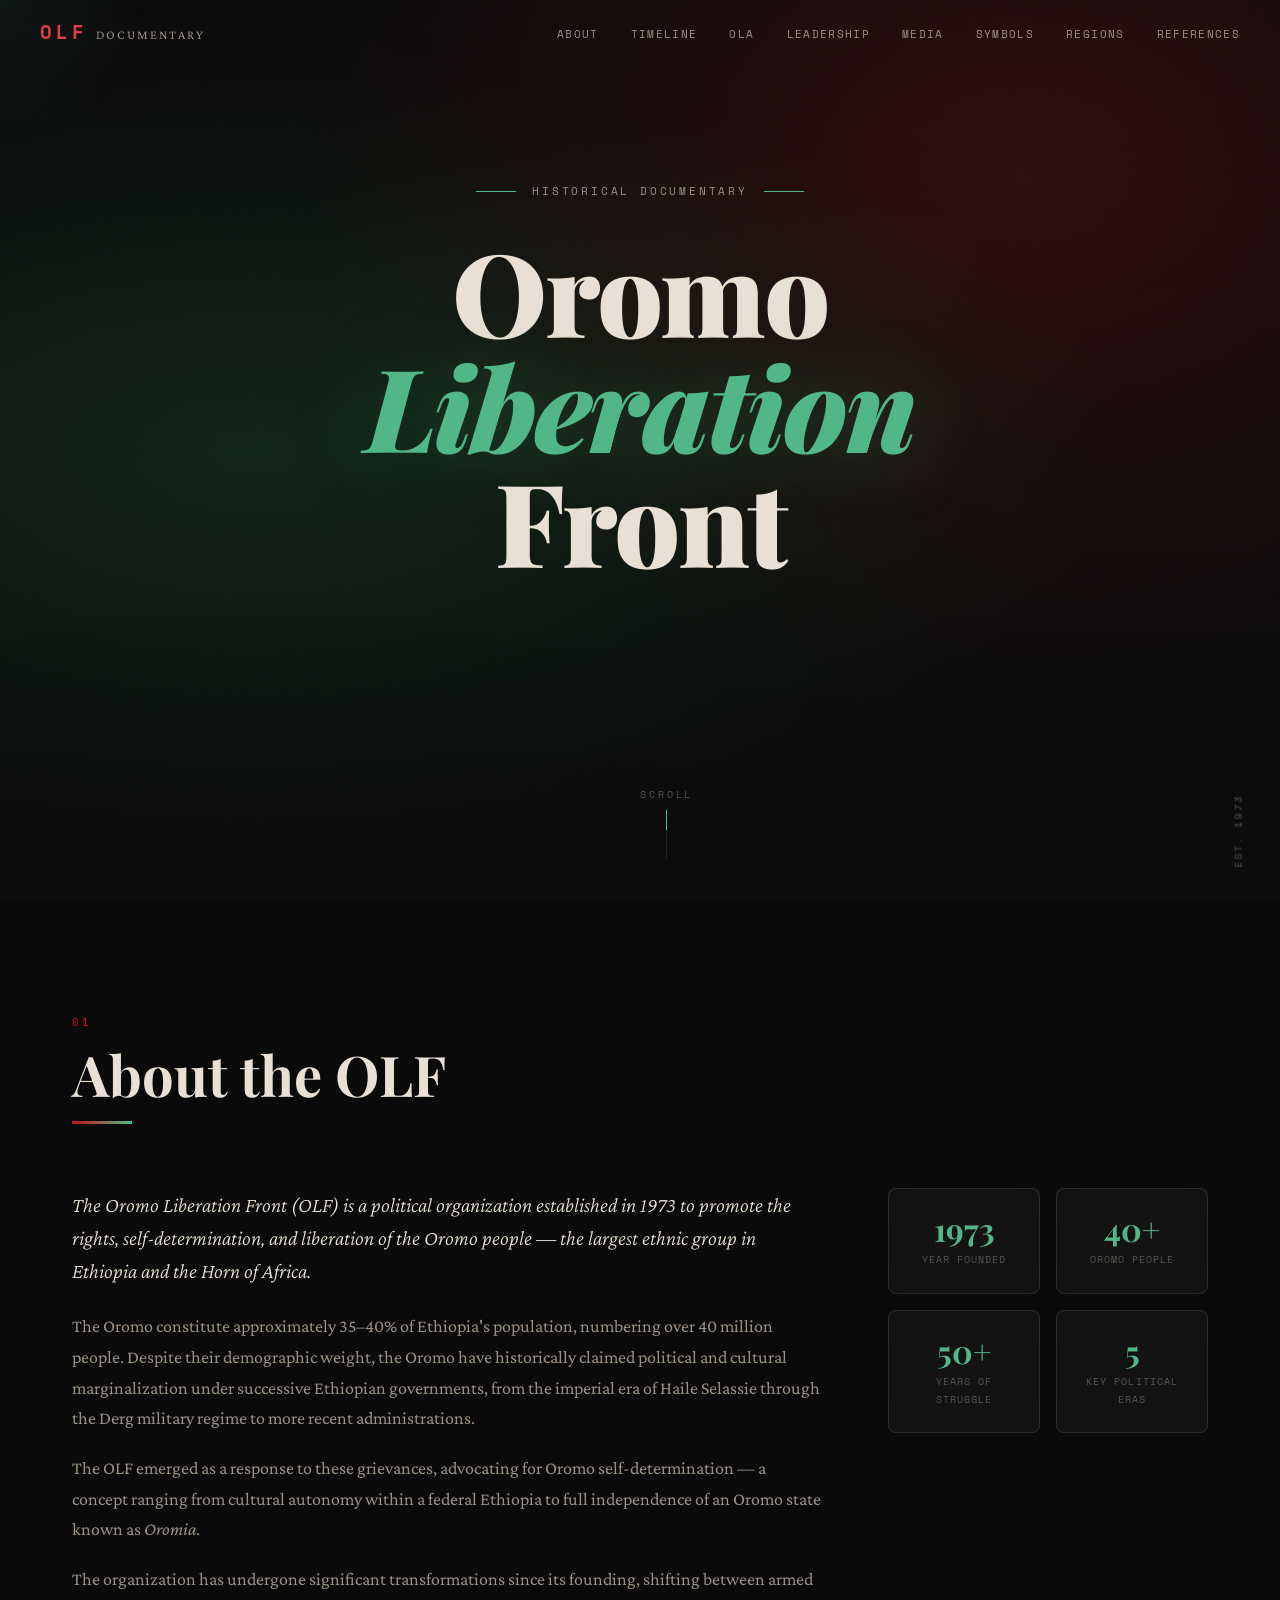
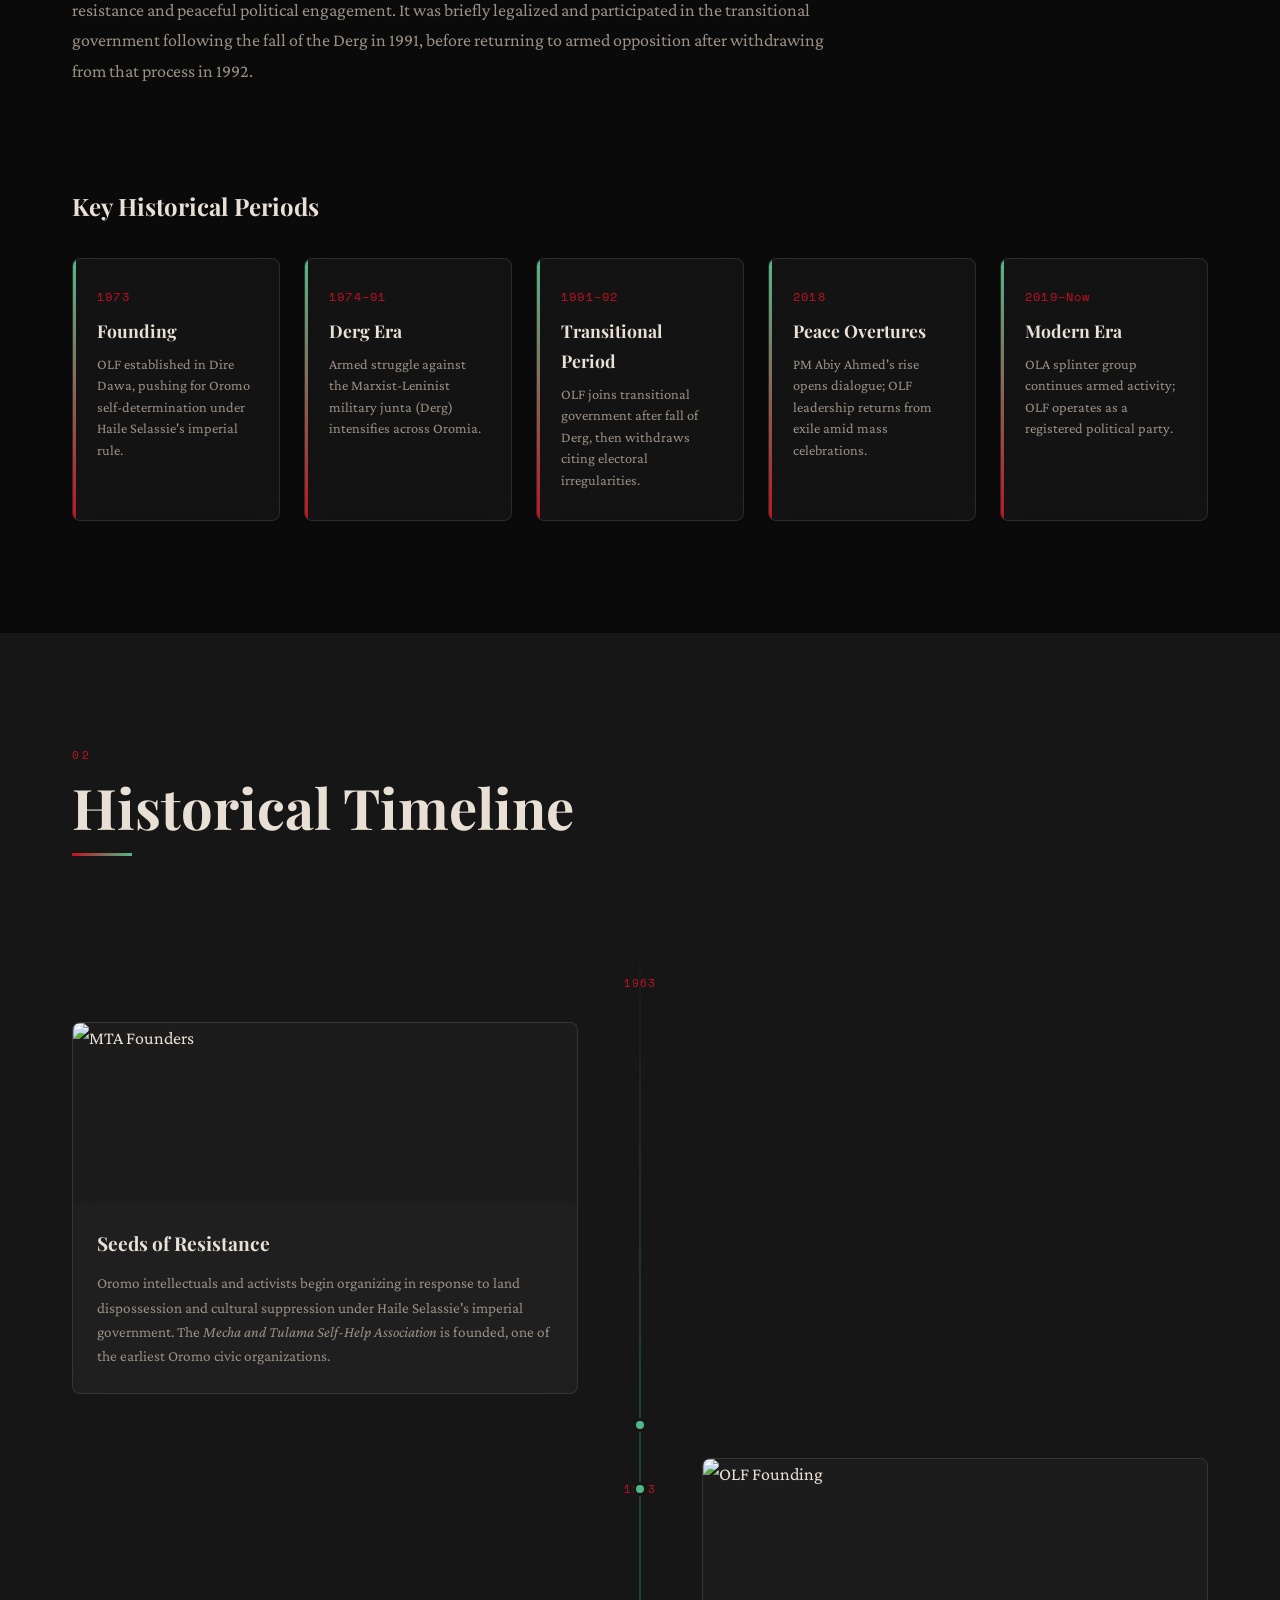
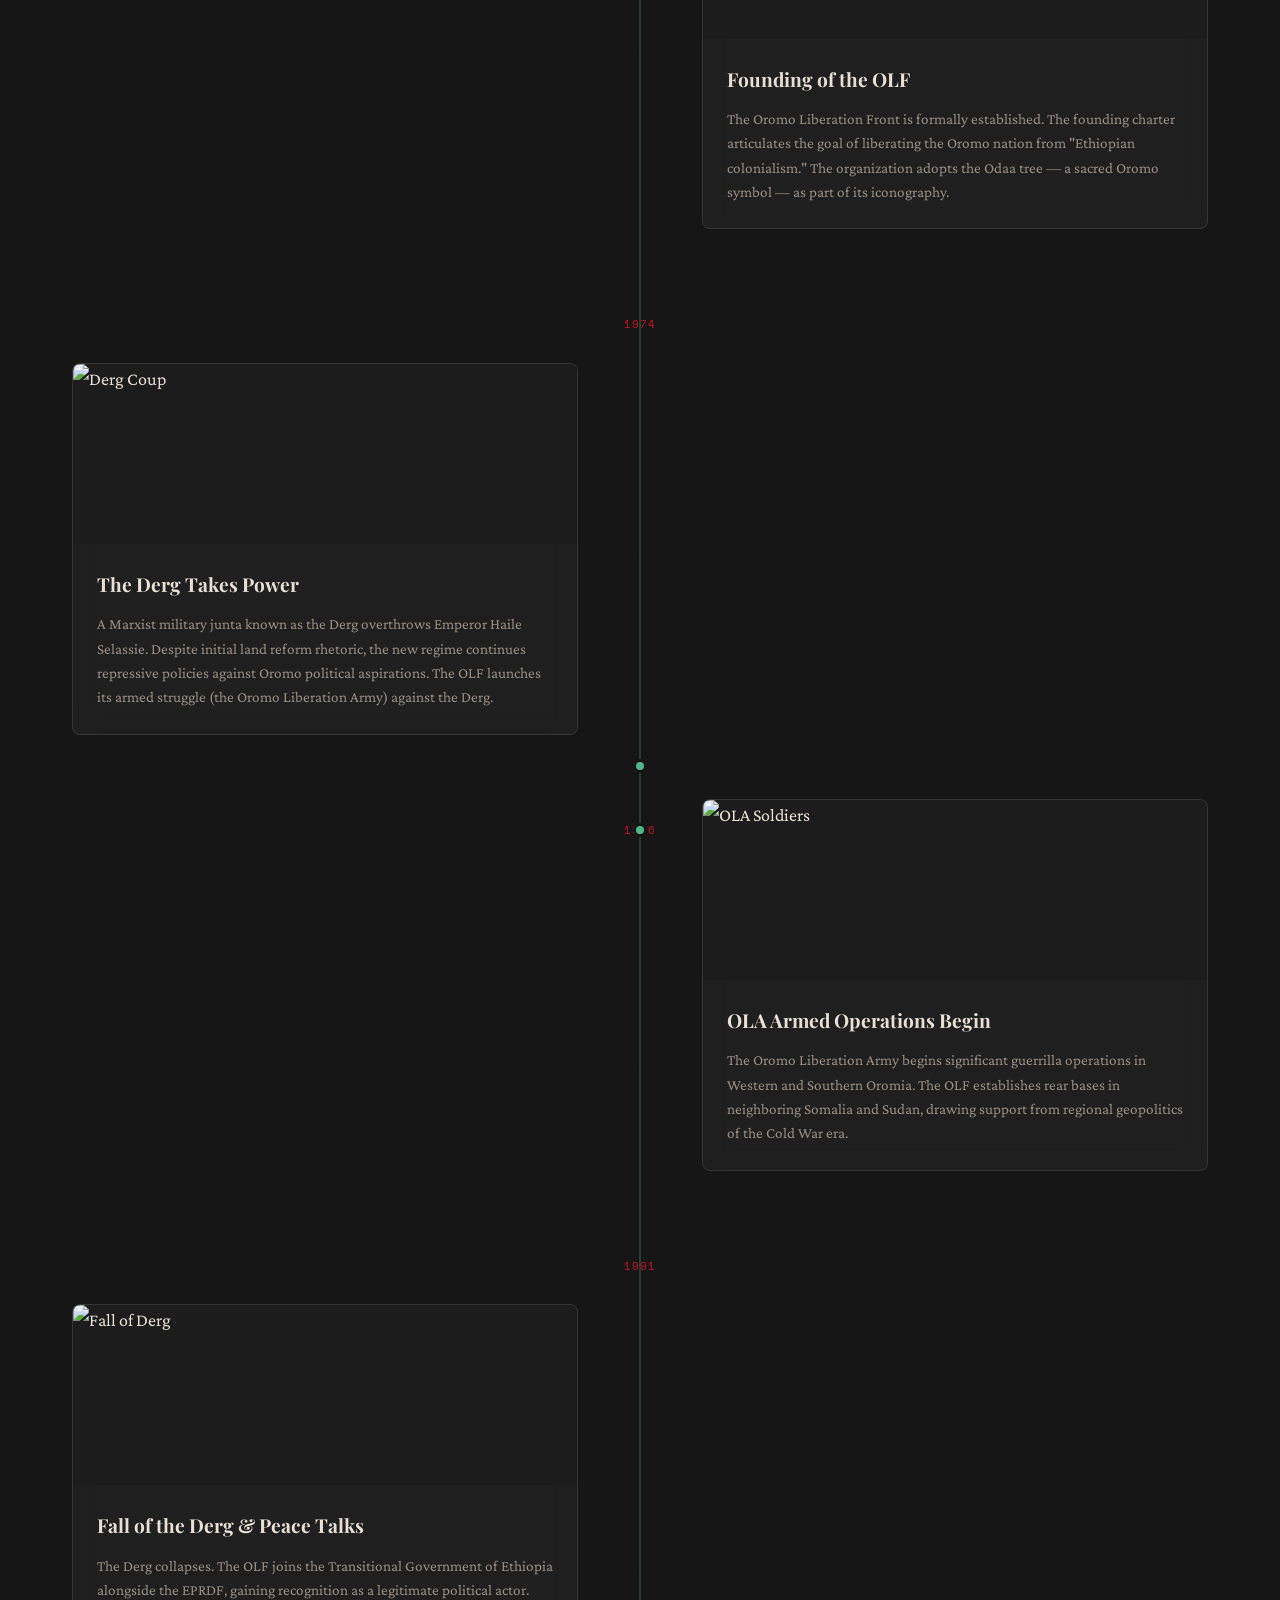
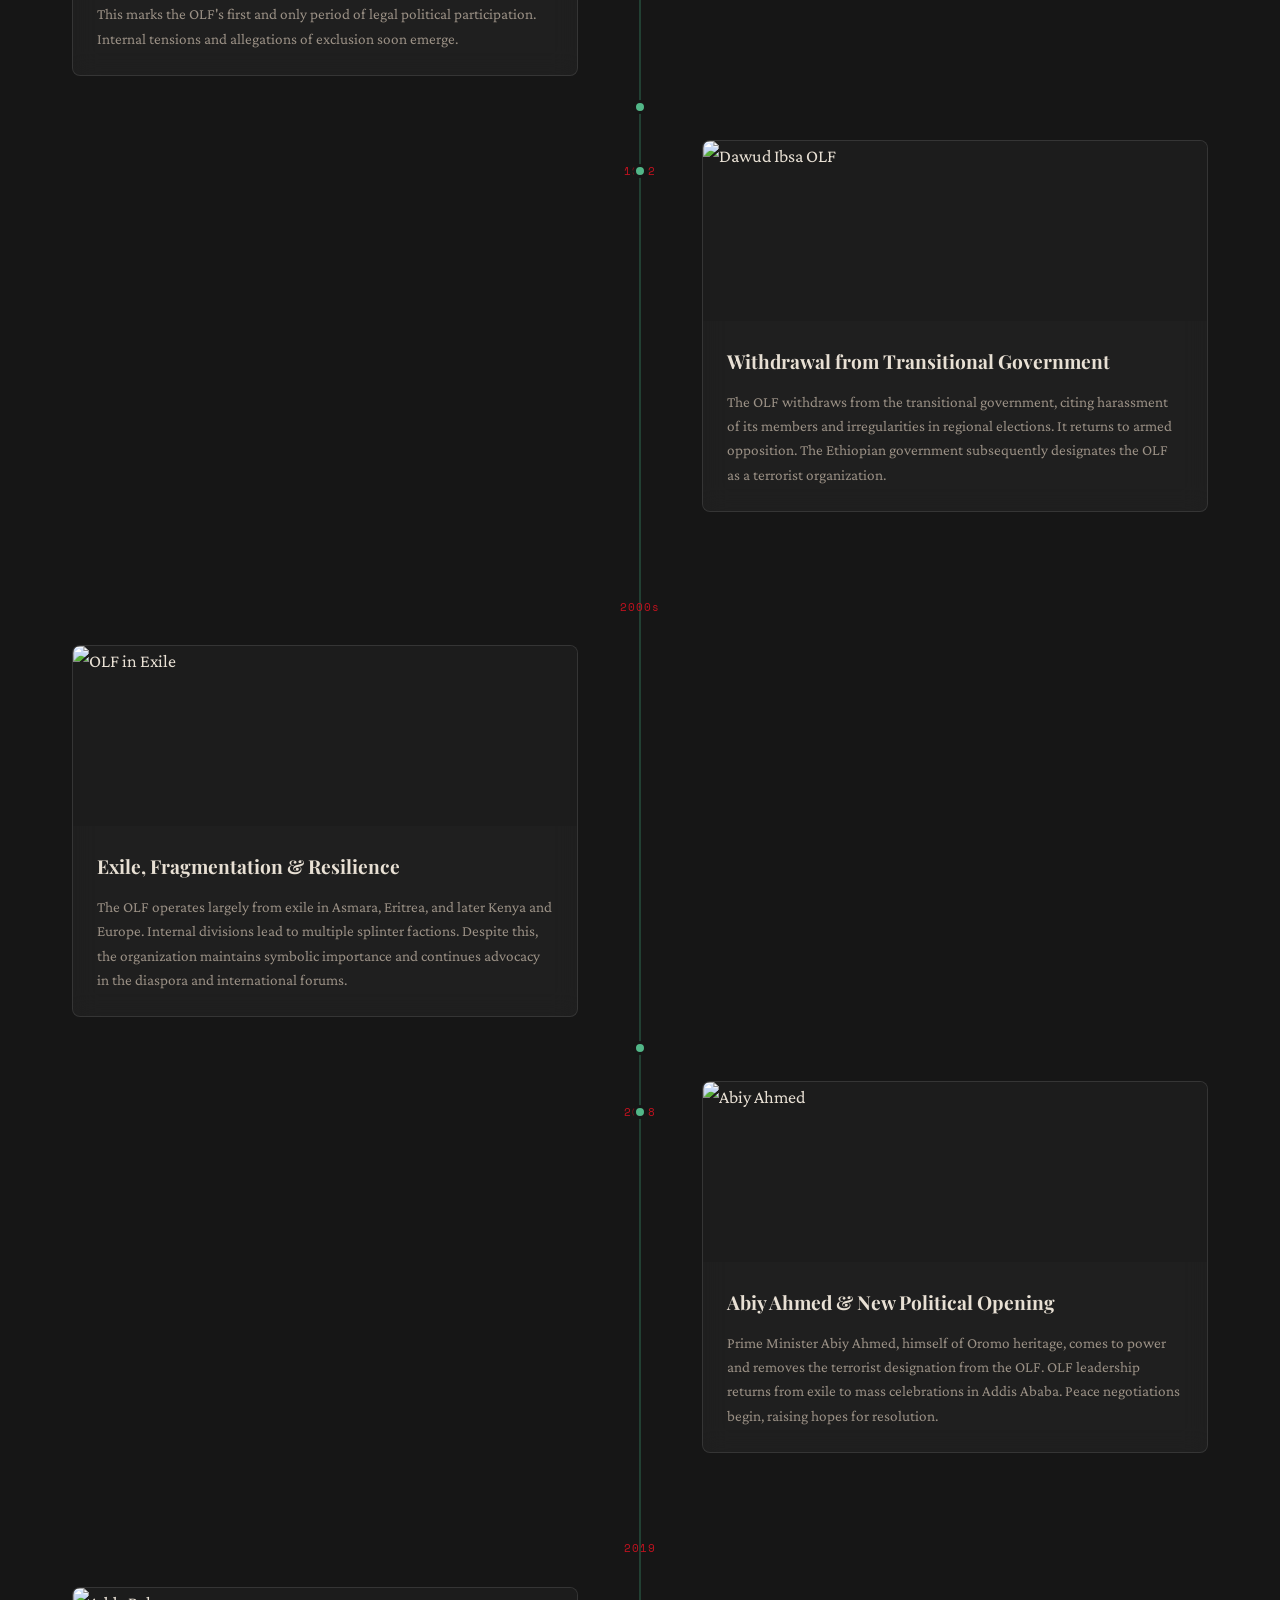
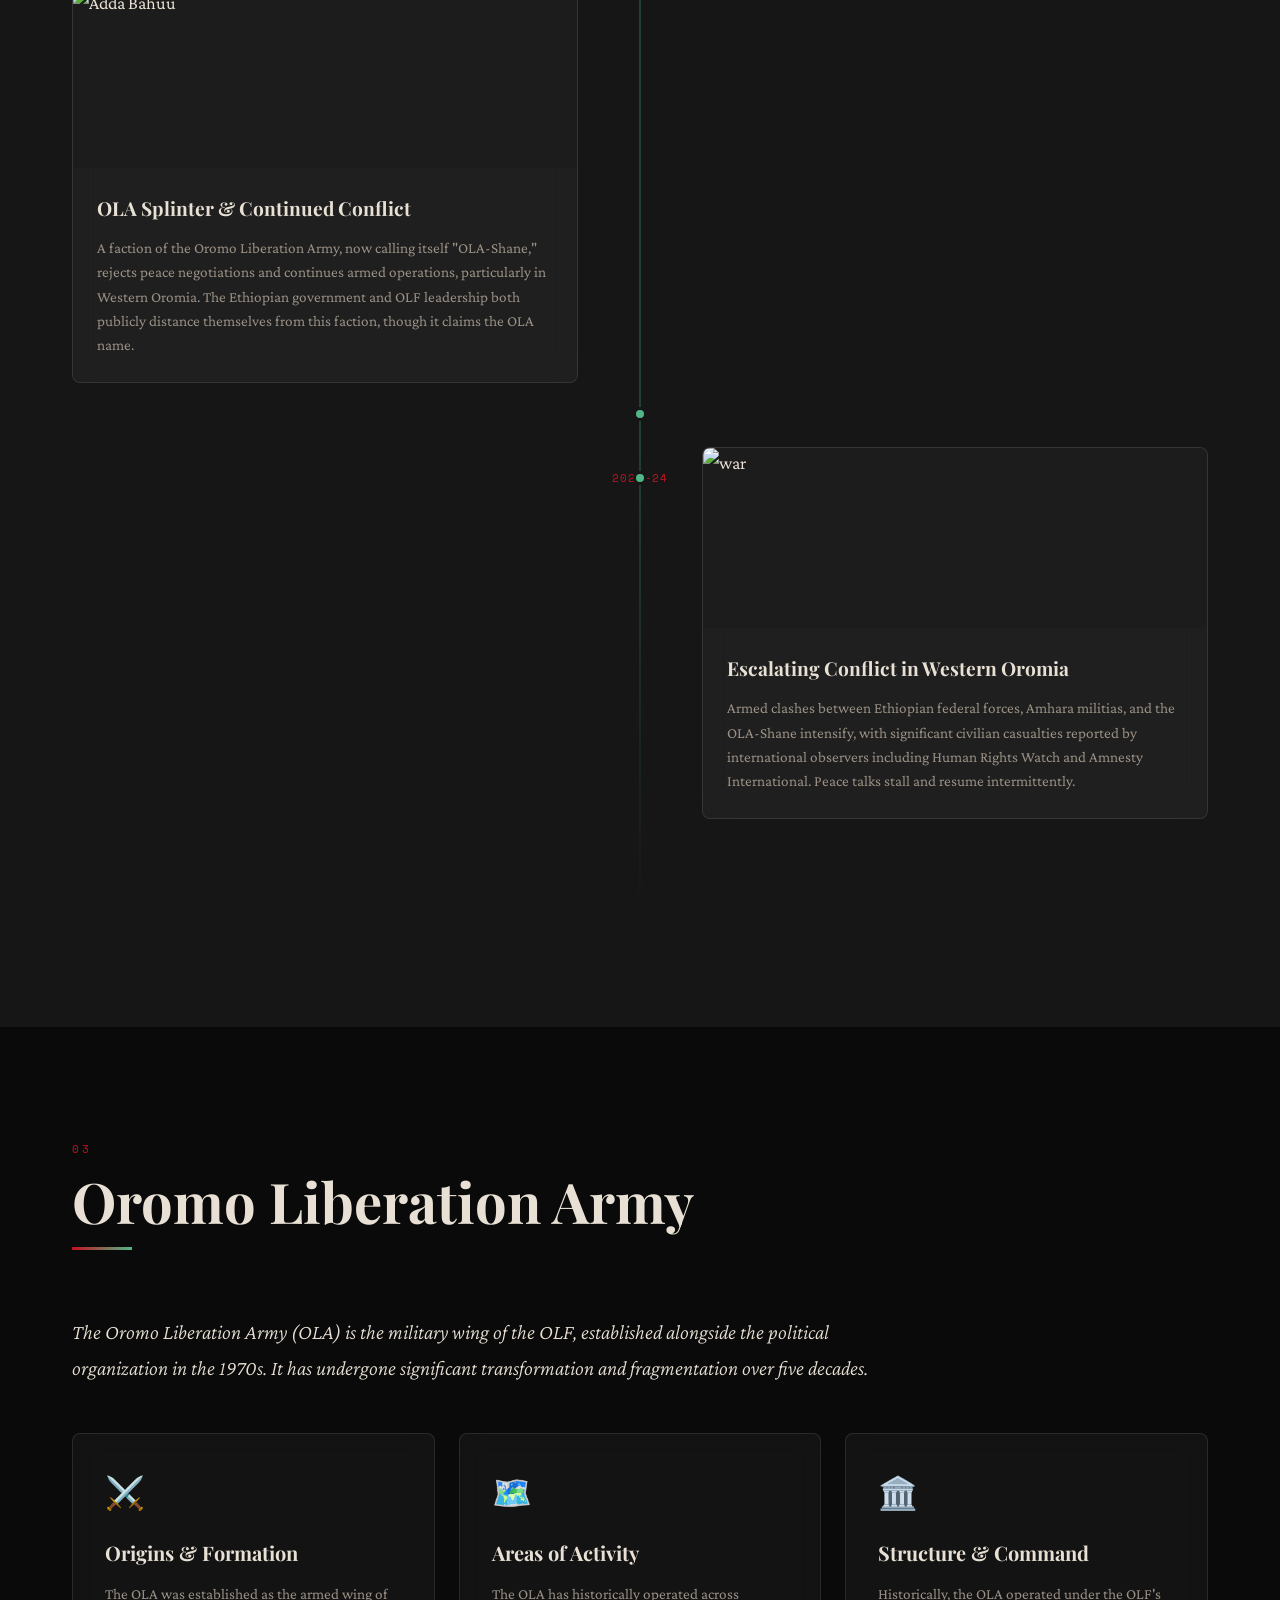
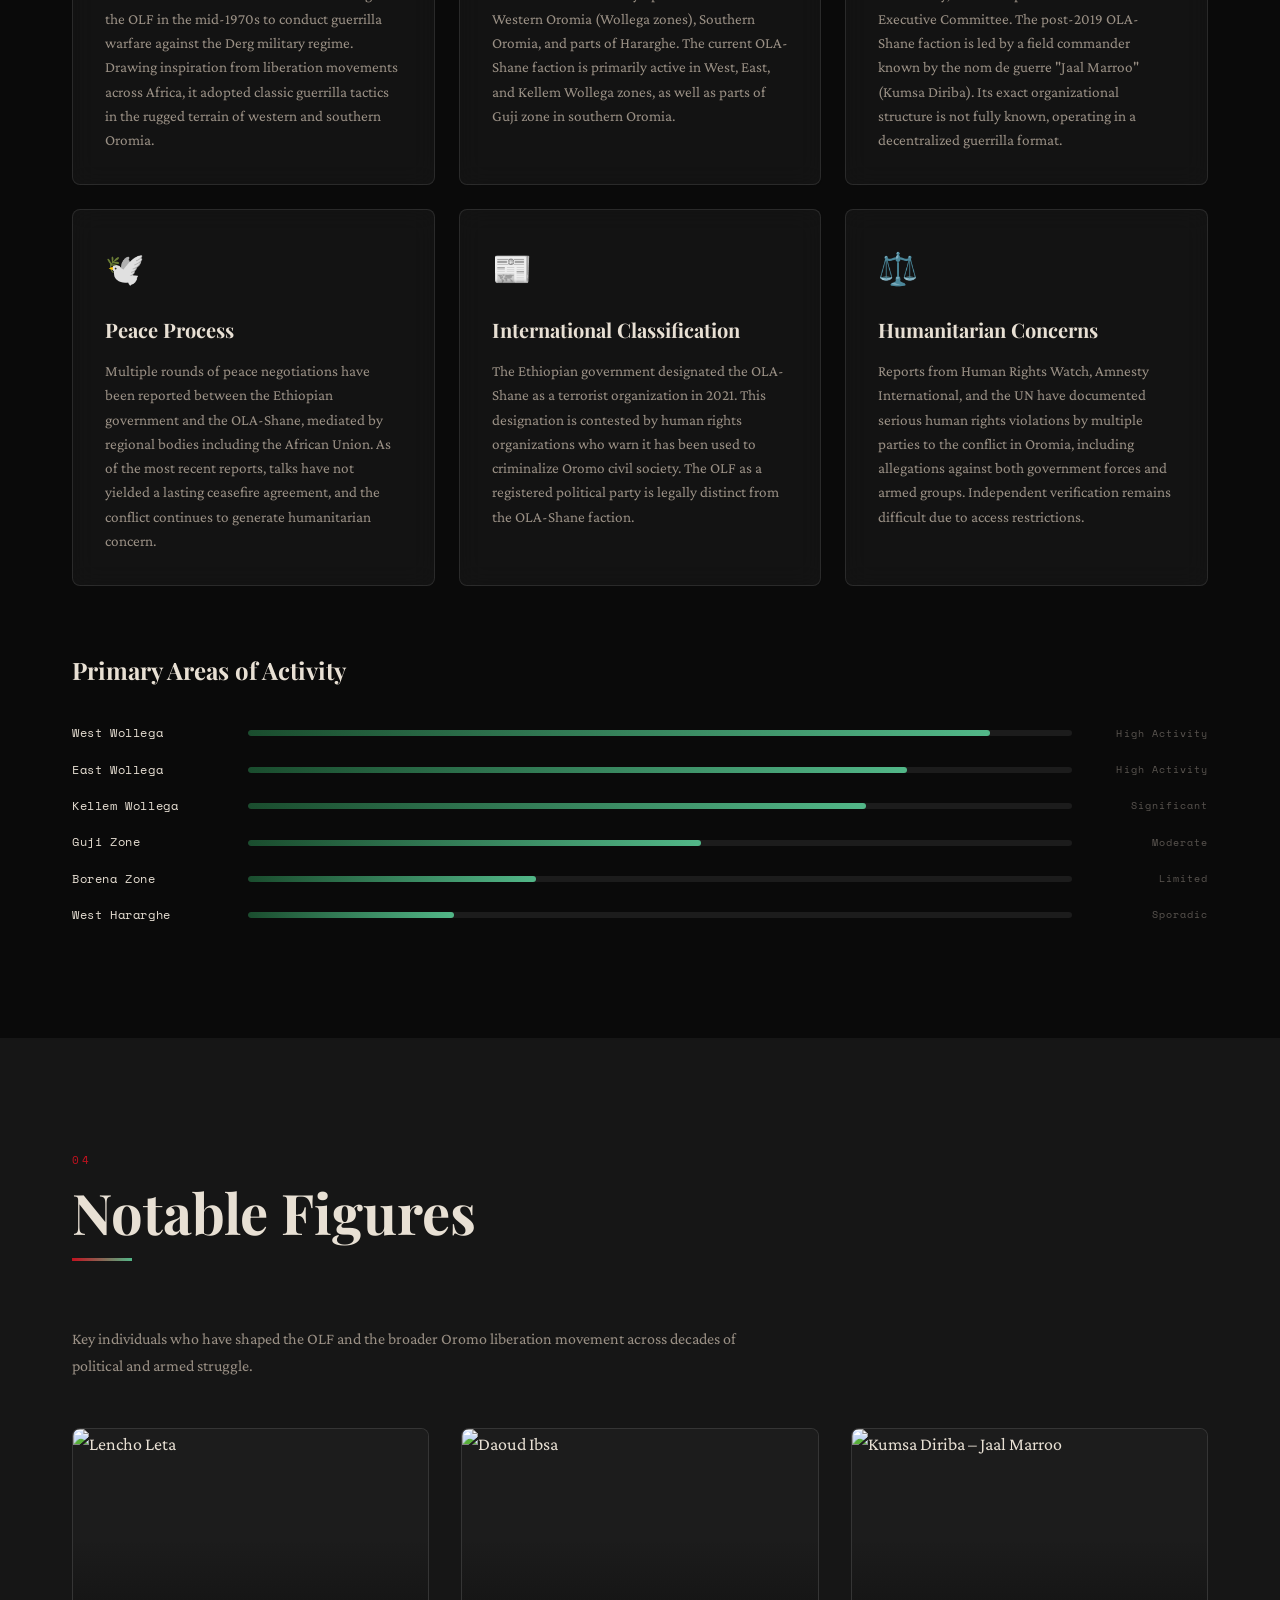
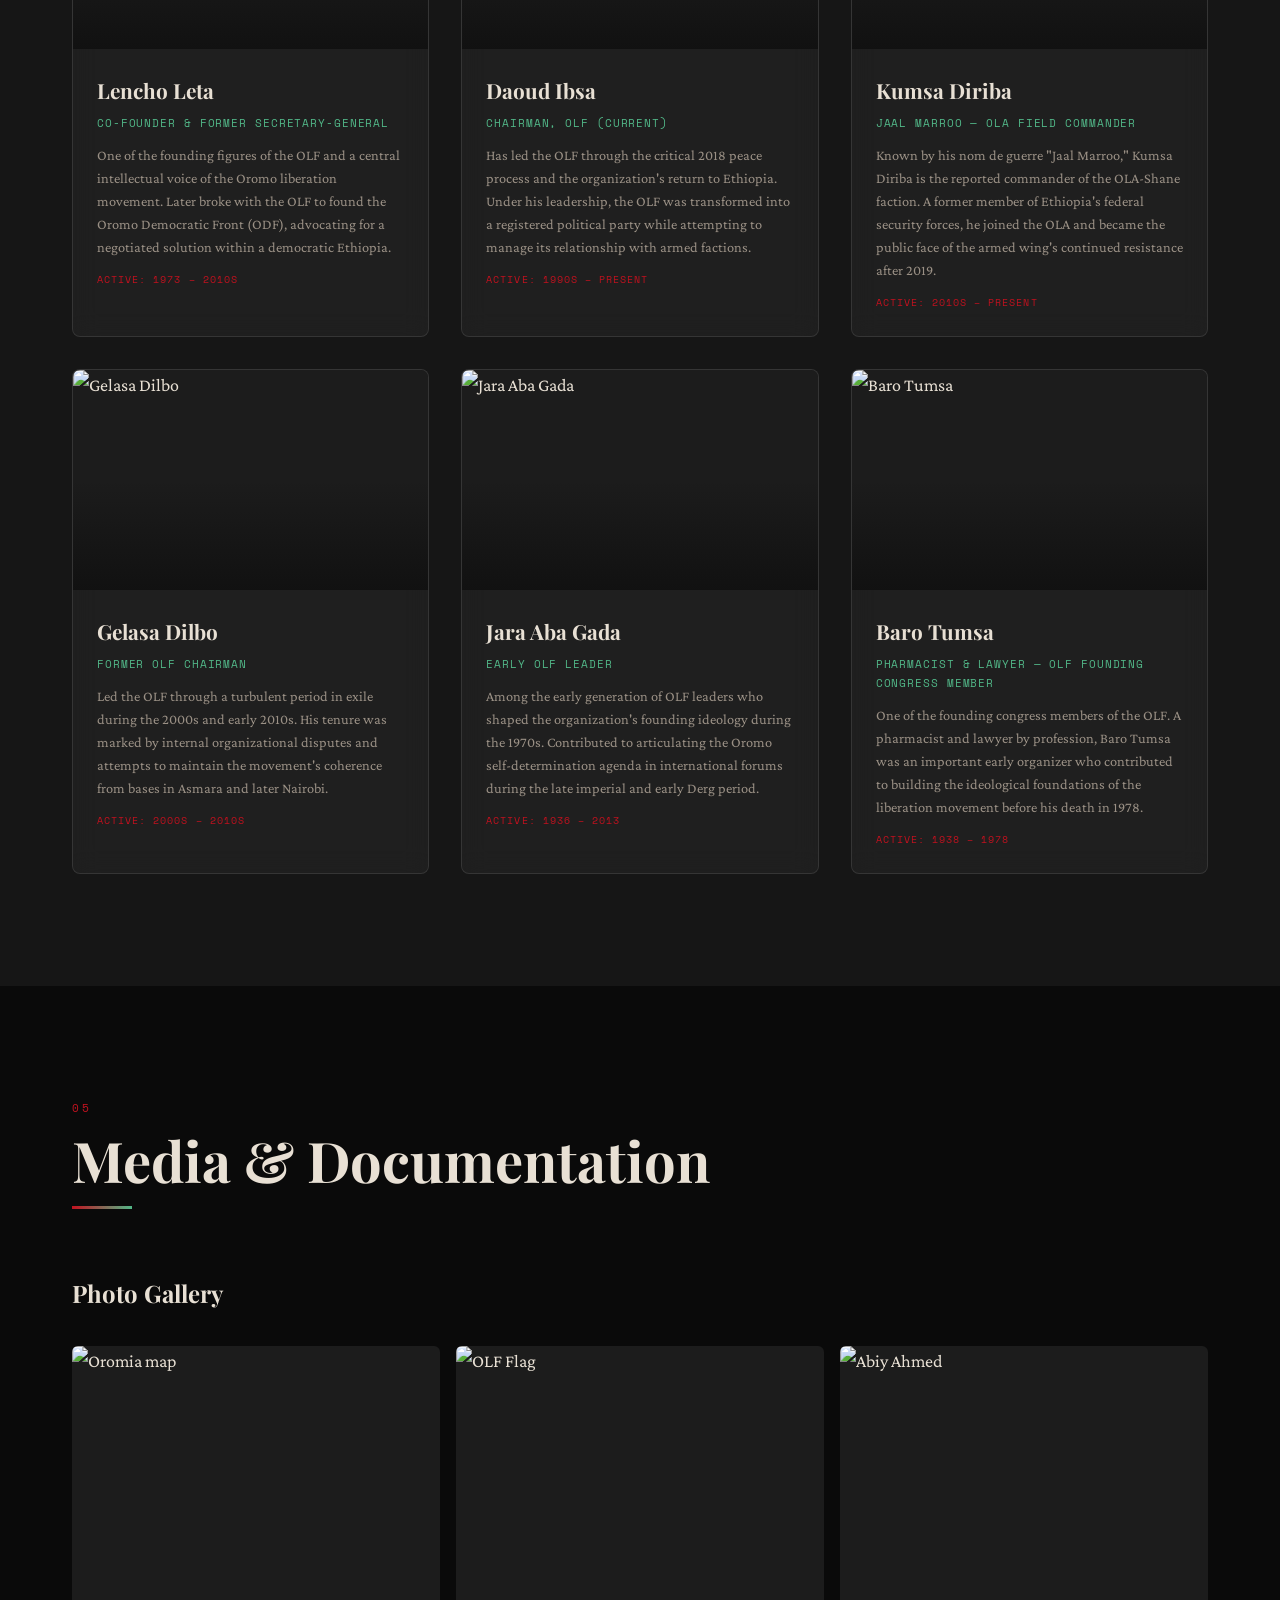
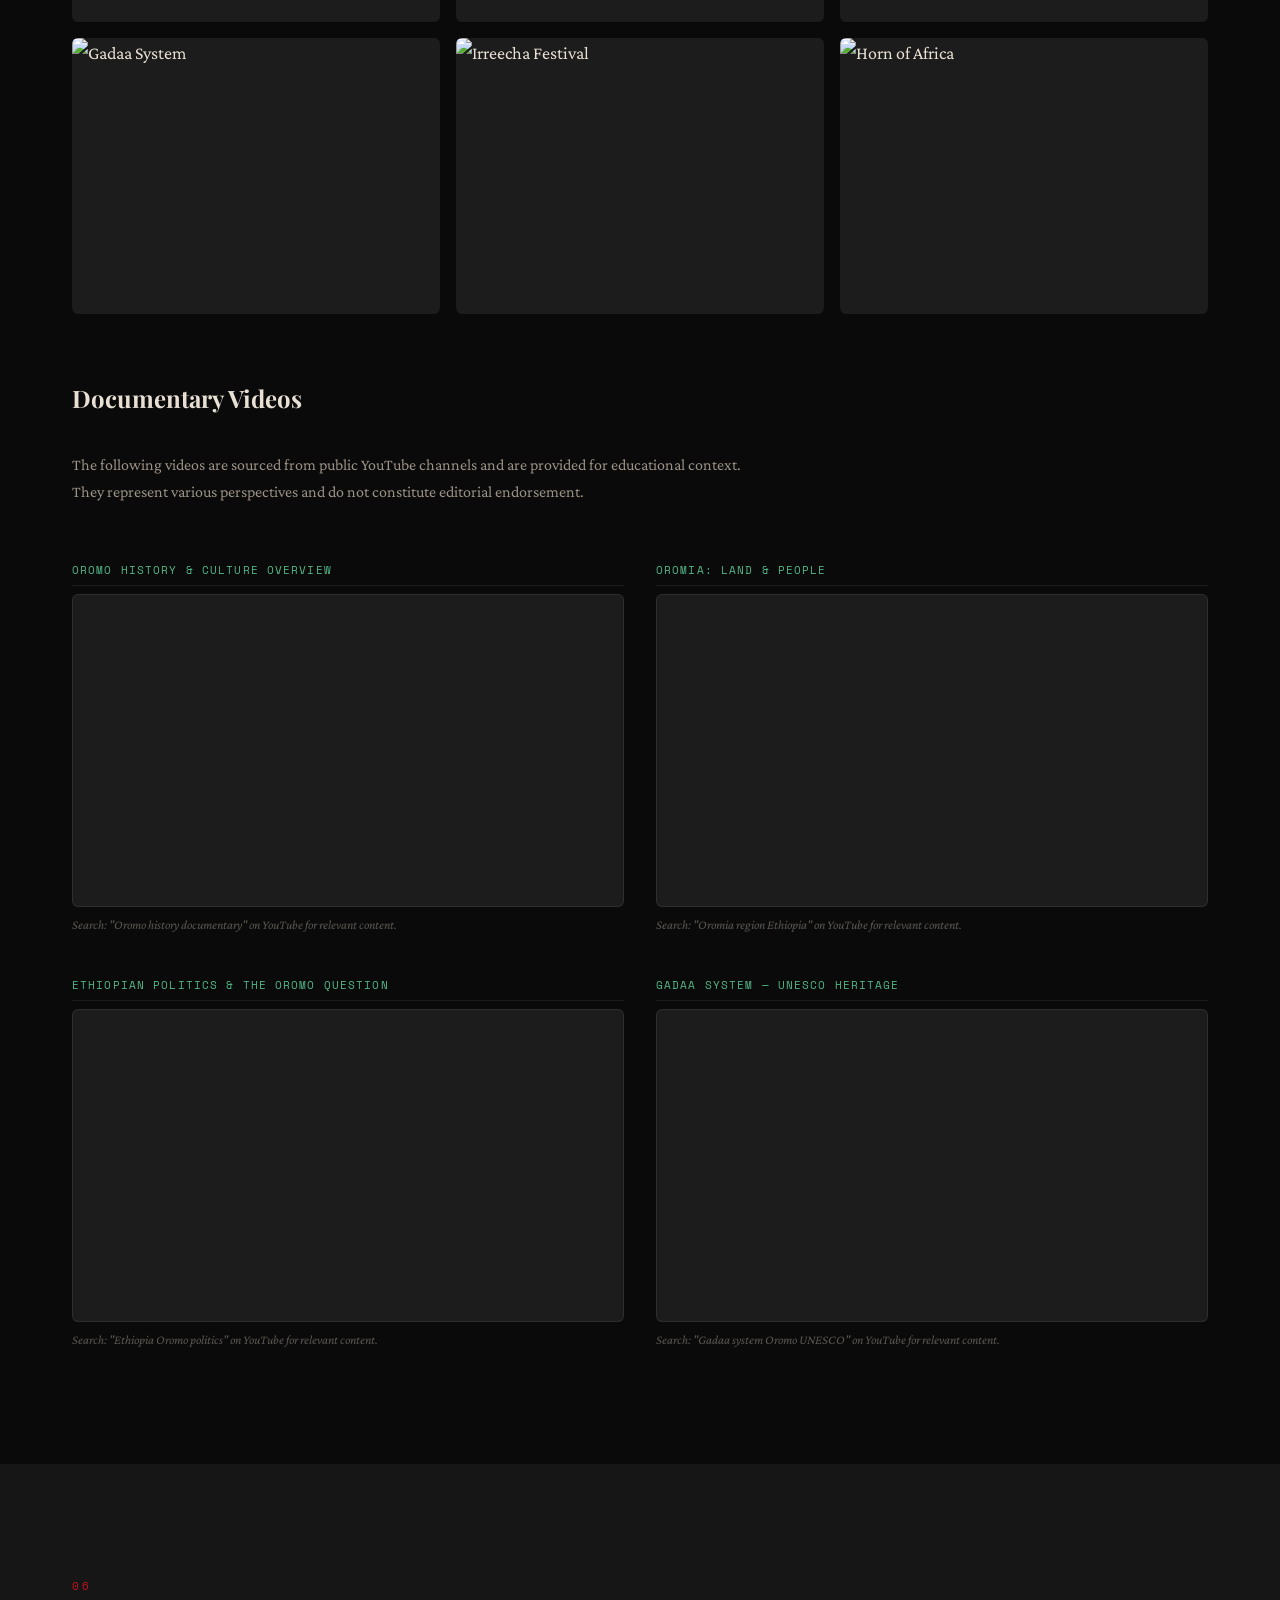
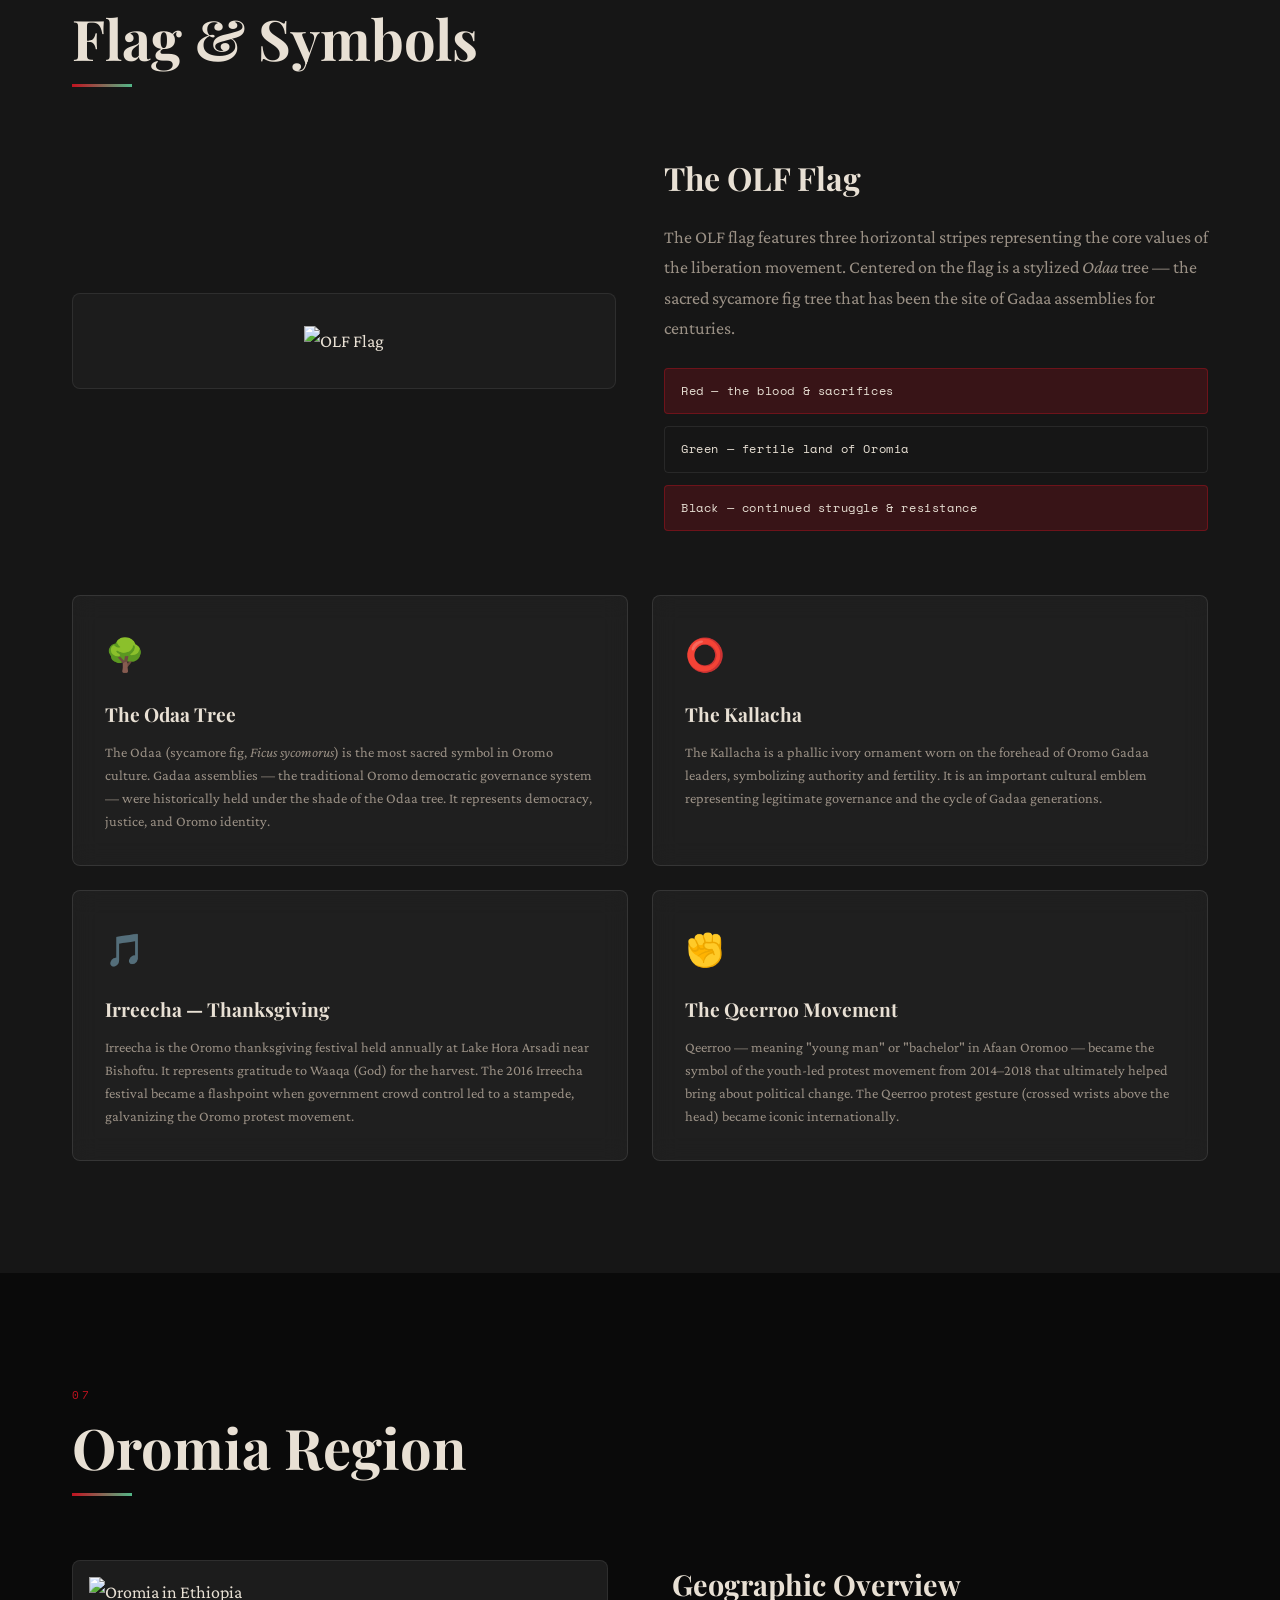
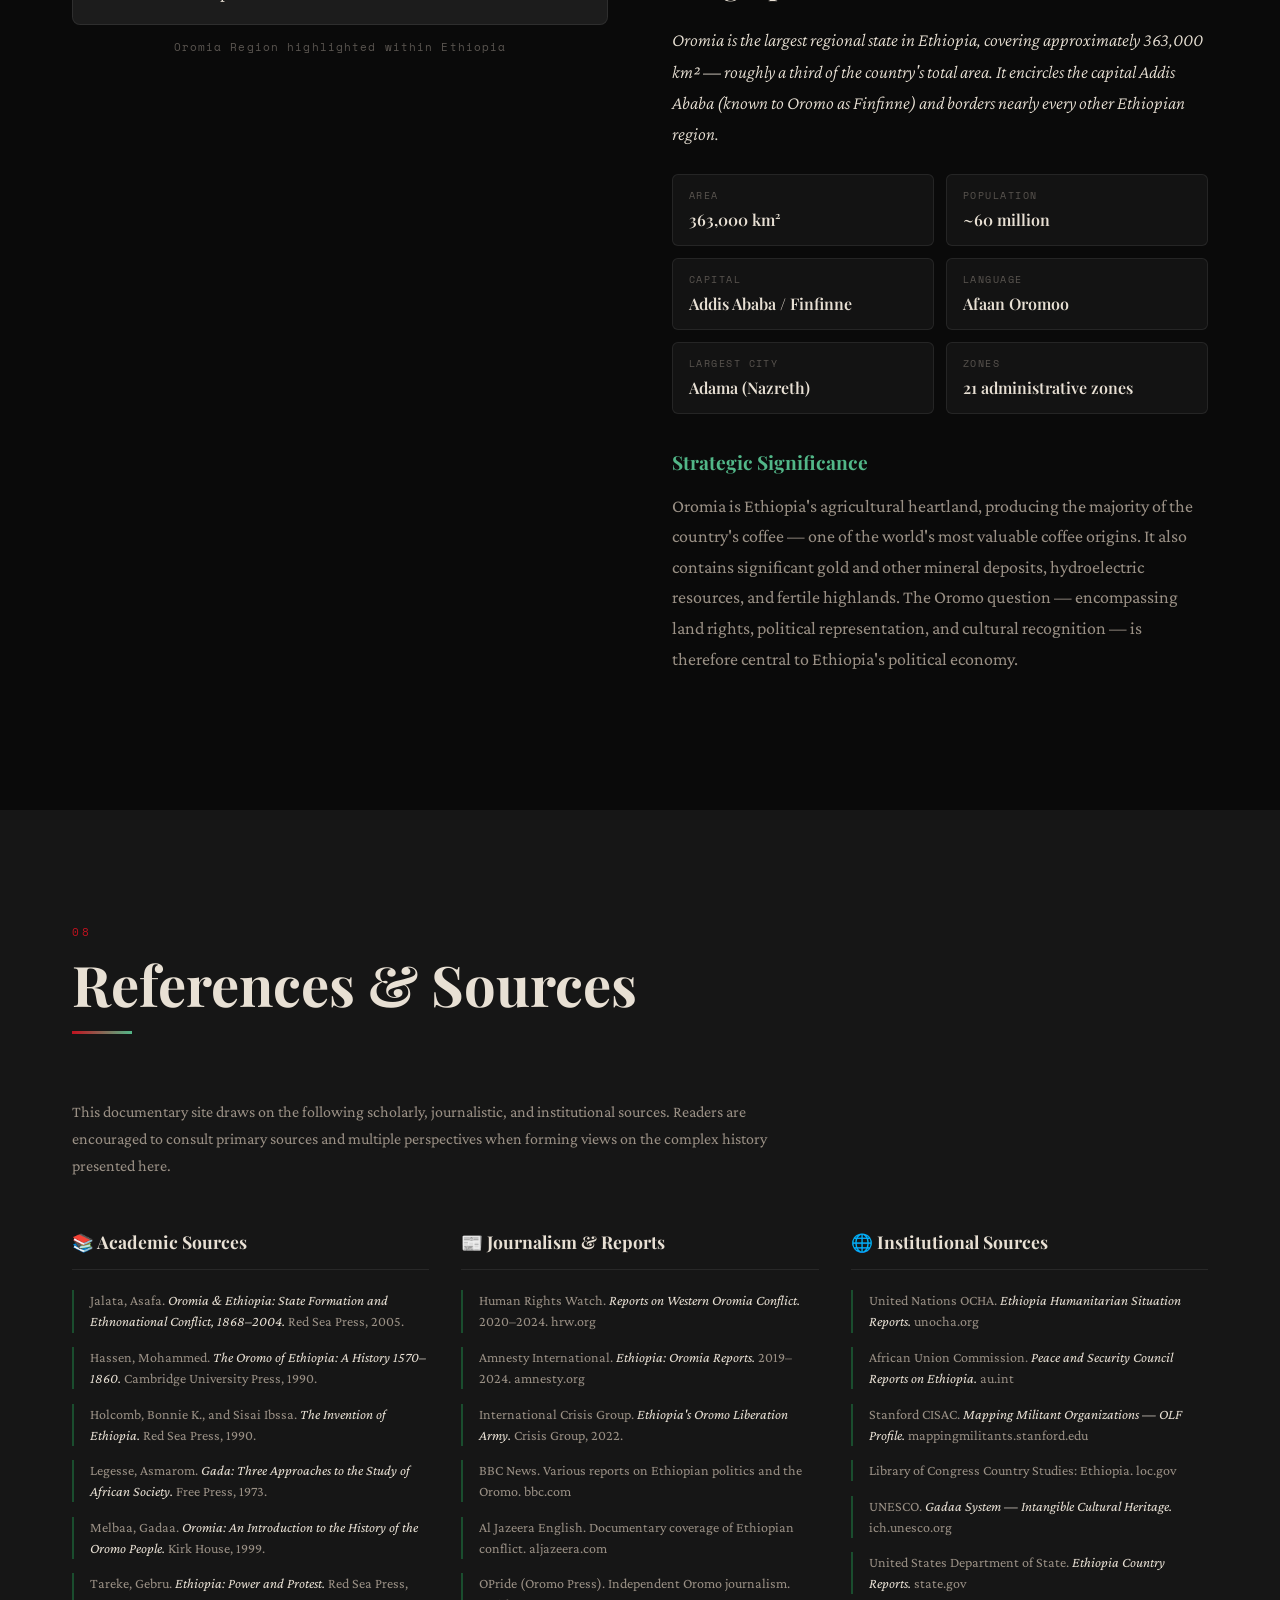
==== index.html @ f99cafde "Add files via upload" ====
<!DOCTYPE html>
<html lang="en">
<head>
  <meta charset="UTF-8" />
  <meta name="viewport" content="width=device-width, initial-scale=1.0" />
  <title>Oromo Liberation Front – Historical Documentary</title>
  <link rel="preconnect" href="https://fonts.googleapis.com" />
  <link rel="preconnect" href="https://fonts.gstatic.com" crossorigin />
  <link href="https://fonts.googleapis.com/css2?family=Playfair+Display:ital,wght@0,400;0,700;0,900;1,400&family=Crimson+Pro:ital,wght@0,300;0,400;0,600;1,300;1,400&family=Space+Mono:wght@400;700&display=swap" rel="stylesheet" />
  <link rel="stylesheet" href="style.css" />

  <!-- Hero background: OLA flag from images/ folder, blurred but visible -->
  <style>
    .hero-parallax {
      background-image: url('images/images (4).jpg');
      background-size: cover;
      background-position: center;
      filter: blur(6px) brightness(0.28) saturate(1.4) !important;
    }
  </style>
</head>
<body>

  <!-- NAV -->
  <nav id="navbar">
    <div class="nav-logo">
      <span class="logo-mark">OLF</span>
      <span class="logo-sub">Documentary</span>
    </div>
    <ul class="nav-links">
      <li><a href="#about">About</a></li>
      <li><a href="#timeline">Timeline</a></li>
      <li><a href="#ola">OLA</a></li>
      <li><a href="#leadership">Leadership</a></li>
      <li><a href="#media">Media</a></li>
      <li><a href="#symbols">Symbols</a></li>
      <li><a href="#regions">Regions</a></li>
      <li><a href="#references">References</a></li>
    </ul>
    <button class="nav-hamburger" aria-label="Menu">
      <span></span><span></span><span></span>
    </button>
  </nav>

  <!-- HERO -->
  <section id="hero">
    <div class="hero-parallax"></div>
    <div class="hero-overlay"></div>
    <div class="hero-grain"></div>
    <div class="hero-content">
      <div class="hero-eyebrow">
        <span class="eyebrow-line"></span>
        <span>Historical Documentary</span>
        <span class="eyebrow-line"></span>
      </div>
      <h1 class="hero-title">
        <span class="title-line">Oromo</span>
        <span class="title-line accent">Liberation</span>
        <span class="title-line">Front</span>
      </h1>
      <p class="hero-subtitle">
        An in-depth historical overview of the OLF — its origins, ideology,<br />
        armed struggle, and evolving role in the Horn of Africa.
      </p>
      <div class="hero-meta">
        <span>Founded 1973</span>
        <span class="meta-dot">·</span>
        <span>Oromia, Ethiopia</span>
        <span class="meta-dot">·</span>
        <span>Educational Resource</span>
      </div>
    </div>
    <div class="scroll-indicator">
      <span class="scroll-text">SCROLL</span>
      <div class="scroll-line"><div class="scroll-pip"></div></div>
    </div>
    <div class="hero-corner-text">EST. 1973</div>
  </section>

  <!-- ABOUT -->
  <section id="about" class="section">
    <div class="container">
      <div class="section-header reveal">
        <span class="section-number">01</span>
        <h2 class="section-title">About the OLF</h2>
        <div class="section-rule"></div>
      </div>
      <div class="about-grid">
        <div class="about-text reveal">
          <p class="lead-text">The Oromo Liberation Front (OLF) is a political organization established in 1973 to promote the rights, self-determination, and liberation of the Oromo people — the largest ethnic group in Ethiopia and the Horn of Africa.</p>
          <p>The Oromo constitute approximately 35–40% of Ethiopia's population, numbering over 40 million people. Despite their demographic weight, the Oromo have historically claimed political and cultural marginalization under successive Ethiopian governments, from the imperial era of Haile Selassie through the Derg military regime to more recent administrations.</p>
          <p>The OLF emerged as a response to these grievances, advocating for Oromo self-determination — a concept ranging from cultural autonomy within a federal Ethiopia to full independence of an Oromo state known as <em>Oromia</em>.</p>
          <p>The organization has undergone significant transformations since its founding, shifting between armed resistance and peaceful political engagement. It was briefly legalized and participated in the transitional government following the fall of the Derg in 1991, before returning to armed opposition after withdrawing from that process in 1992.</p>
        </div>
        <div class="about-stats reveal">
          <div class="stat-card glass">
            <span class="stat-number">1973</span>
            <span class="stat-label">Year Founded</span>
          </div>
          <div class="stat-card glass">
            <span class="stat-number">40M+</span>
            <span class="stat-label">Oromo People</span>
          </div>
          <div class="stat-card glass">
            <span class="stat-number">50+</span>
            <span class="stat-label">Years of Struggle</span>
          </div>
          <div class="stat-card glass">
            <span class="stat-number">5</span>
            <span class="stat-label">Key Political Eras</span>
          </div>
        </div>
      </div>

      <!-- Key Dates Summary -->
      <div class="key-dates reveal">
        <h3 class="sub-heading">Key Historical Periods</h3>
        <div class="dates-grid">
          <div class="date-card glass">
            <span class="date-year">1973</span>
            <h4>Founding</h4>
            <p>OLF established in Dire Dawa, pushing for Oromo self-determination under Haile Selassie's imperial rule.</p>
          </div>
          <div class="date-card glass">
            <span class="date-year">1974–91</span>
            <h4>Derg Era</h4>
            <p>Armed struggle against the Marxist-Leninist military junta (Derg) intensifies across Oromia.</p>
          </div>
          <div class="date-card glass">
            <span class="date-year">1991–92</span>
            <h4>Transitional Period</h4>
            <p>OLF joins transitional government after fall of Derg, then withdraws citing electoral irregularities.</p>
          </div>
          <div class="date-card glass">
            <span class="date-year">2018</span>
            <h4>Peace Overtures</h4>
            <p>PM Abiy Ahmed's rise opens dialogue; OLF leadership returns from exile amid mass celebrations.</p>
          </div>
          <div class="date-card glass">
            <span class="date-year">2019–Now</span>
            <h4>Modern Era</h4>
            <p>OLA splinter group continues armed activity; OLF operates as a registered political party.</p>
          </div>
        </div>
      </div>
    </div>
  </section>

  <!-- TIMELINE -->
  <section id="timeline" class="section section-dark">
    <div class="container">
      <div class="section-header reveal">
        <span class="section-number">02</span>
        <h2 class="section-title">Historical Timeline</h2>
        <div class="section-rule"></div>
      </div>
      <div class="timeline">

        <div class="timeline-item reveal">
          <div class="timeline-dot"></div>
          <div class="timeline-date">1963</div>
          <div class="timeline-card glass">
            <div class="timeline-img-wrap">
              <img src="images/MTAfounders.jpg" alt="MTA Founders" loading="lazy" />
            </div>
            <div class="timeline-body">
              <h3>Seeds of Resistance</h3>
              <p>Oromo intellectuals and activists begin organizing in response to land dispossession and cultural suppression under Haile Selassie's imperial government. The <em>Mecha and Tulama Self-Help Association</em> is founded, one of the earliest Oromo civic organizations.</p>
            </div>
          </div>
        </div>

        <div class="timeline-item reveal">
          <div class="timeline-dot"></div>
          <div class="timeline-date">1973</div>
          <div class="timeline-card glass">
            <div class="timeline-img-wrap">
              <img src="images/ggo-2020.jpg" alt="OLF Founding" loading="lazy" />
            </div>
            <div class="timeline-body">
              <h3>Founding of the OLF</h3>
              <p>The Oromo Liberation Front is formally established. The founding charter articulates the goal of liberating the Oromo nation from "Ethiopian colonialism." The organization adopts the Odaa tree — a sacred Oromo symbol — as part of its iconography.</p>
            </div>
          </div>
        </div>

        <div class="timeline-item reveal">
          <div class="timeline-dot"></div>
          <div class="timeline-date">1974</div>
          <div class="timeline-card glass">
            <div class="timeline-img-wrap">
              <img src="images/images (2).jpg" alt="Derg Coup" loading="lazy" />
            </div>
            <div class="timeline-body">
              <h3>The Derg Takes Power</h3>
              <p>A Marxist military junta known as the Derg overthrows Emperor Haile Selassie. Despite initial land reform rhetoric, the new regime continues repressive policies against Oromo political aspirations. The OLF launches its armed struggle (the Oromo Liberation Army) against the Derg.</p>
            </div>
          </div>
        </div>

        <div class="timeline-item reveal">
          <div class="timeline-dot"></div>
          <div class="timeline-date">1976</div>
          <div class="timeline-card glass">
            <div class="timeline-img-wrap">
              <img src="images/OLA_SOLDIER.jpg" alt="OLA Soldiers" loading="lazy" />
            </div>
            <div class="timeline-body">
              <h3>OLA Armed Operations Begin</h3>
              <p>The Oromo Liberation Army begins significant guerrilla operations in Western and Southern Oromia. The OLF establishes rear bases in neighboring Somalia and Sudan, drawing support from regional geopolitics of the Cold War era.</p>
            </div>
          </div>
        </div>

        <div class="timeline-item reveal">
          <div class="timeline-dot"></div>
          <div class="timeline-date">1991</div>
          <div class="timeline-card glass">
            <div class="timeline-img-wrap">
              <img src="images/2307446_401.jpg" alt="Fall of Derg" loading="lazy" />
            </div>
            <div class="timeline-body">
              <h3>Fall of the Derg &amp; Peace Talks</h3>
              <p>The Derg collapses. The OLF joins the Transitional Government of Ethiopia alongside the EPRDF, gaining recognition as a legitimate political actor. This marks the OLF's first and only period of legal political participation. Internal tensions and allegations of exclusion soon emerge.</p>
            </div>
          </div>
        </div>

        <div class="timeline-item reveal">
          <div class="timeline-dot"></div>
          <div class="timeline-date">1992</div>
          <div class="timeline-card glass">
            <div class="timeline-img-wrap">
              <img src="images/Dawud-Ibsa-OLF.jpg" alt="Dawud Ibsa OLF" loading="lazy" />
            </div>
            <div class="timeline-body">
              <h3>Withdrawal from Transitional Government</h3>
              <p>The OLF withdraws from the transitional government, citing harassment of its members and irregularities in regional elections. It returns to armed opposition. The Ethiopian government subsequently designates the OLF as a terrorist organization.</p>
            </div>
          </div>
        </div>

        <div class="timeline-item reveal">
          <div class="timeline-dot"></div>
          <div class="timeline-date">2000s</div>
          <div class="timeline-card glass">
            <div class="timeline-img-wrap">
              <img src="images/OLF.jpg" alt="OLF in Exile" loading="lazy" />
            </div>
            <div class="timeline-body">
              <h3>Exile, Fragmentation &amp; Resilience</h3>
              <p>The OLF operates largely from exile in Asmara, Eritrea, and later Kenya and Europe. Internal divisions lead to multiple splinter factions. Despite this, the organization maintains symbolic importance and continues advocacy in the diaspora and international forums.</p>
            </div>
          </div>
        </div>

        <div class="timeline-item reveal">
          <div class="timeline-dot"></div>
          <div class="timeline-date">2018</div>
          <div class="timeline-card glass">
            <div class="timeline-img-wrap">
              <img src="images/licensed-image.webp" alt="Abiy Ahmed" loading="lazy" />
            </div>
            <div class="timeline-body">
              <h3>Abiy Ahmed &amp; New Political Opening</h3>
              <p>Prime Minister Abiy Ahmed, himself of Oromo heritage, comes to power and removes the terrorist designation from the OLF. OLF leadership returns from exile to mass celebrations in Addis Ababa. Peace negotiations begin, raising hopes for resolution.</p>
            </div>
          </div>
        </div>

        <div class="timeline-item reveal">
          <div class="timeline-dot"></div>
          <div class="timeline-date">2019</div>
          <div class="timeline-card glass">
            <div class="timeline-img-wrap">
            <img src="images/ChatGPT Image Mar 9, 2026, 10_56_51 AM.png" alt="Adda Bahuu" loading="lazy" />
              <div class="img-placeholder">
                <span>OLA</span>
                <span>Splits</span>
              </div>
            </div>
            <div class="timeline-body">
              <h3>OLA Splinter &amp; Continued Conflict</h3>
              <p>A faction of the Oromo Liberation Army, now calling itself "OLA-Shane," rejects peace negotiations and continues armed operations, particularly in Western Oromia. The Ethiopian government and OLF leadership both publicly distance themselves from this faction, though it claims the OLA name.</p>
            </div>
          </div>
        </div>

        <div class="timeline-item reveal">
          <div class="timeline-dot"></div>
          <div class="timeline-date">2020–24</div>
          <div class="timeline-card glass">
            <div class="timeline-img-wrap">
           <img src="images/ChatGPT Image Mar 9, 2026, 11_03_15 AM.png" alt="war" loading="lazy" />
              <div class="img-placeholder">
                <span>Ongoing</span>
                <span>Conflict</span>
              </div>
            </div>
            <div class="timeline-body">
              <h3>Escalating Conflict in Western Oromia</h3>
              <p>Armed clashes between Ethiopian federal forces, Amhara militias, and the OLA-Shane intensify, with significant civilian casualties reported by international observers including Human Rights Watch and Amnesty International. Peace talks stall and resume intermittently.</p>
            </div>
          </div>
        </div>

      </div>
    </div>
  </section>

  <!-- OLA SECTION -->
  <section id="ola" class="section">
    <div class="container">
      <div class="section-header reveal">
        <span class="section-number">03</span>
        <h2 class="section-title">Oromo Liberation Army</h2>
        <div class="section-rule"></div>
      </div>
      <div class="ola-intro reveal">
        <p class="lead-text">The Oromo Liberation Army (OLA) is the military wing of the OLF, established alongside the political organization in the 1970s. It has undergone significant transformation and fragmentation over five decades.</p>
      </div>

      <div class="cards-grid">
        <div class="info-card glass reveal">
          <div class="card-icon">⚔️</div>
          <h3>Origins &amp; Formation</h3>
          <p>The OLA was established as the armed wing of the OLF in the mid-1970s to conduct guerrilla warfare against the Derg military regime. Drawing inspiration from liberation movements across Africa, it adopted classic guerrilla tactics in the rugged terrain of western and southern Oromia.</p>
        </div>
        <div class="info-card glass reveal">
          <div class="card-icon">🗺️</div>
          <h3>Areas of Activity</h3>
          <p>The OLA has historically operated across Western Oromia (Wollega zones), Southern Oromia, and parts of Hararghe. The current OLA-Shane faction is primarily active in West, East, and Kellem Wollega zones, as well as parts of Guji zone in southern Oromia.</p>
        </div>
        <div class="info-card glass reveal">
          <div class="card-icon">🏛️</div>
          <h3>Structure &amp; Command</h3>
          <p>Historically, the OLA operated under the OLF's Executive Committee. The post-2019 OLA-Shane faction is led by a field commander known by the nom de guerre "Jaal Marroo" (Kumsa Diriba). Its exact organizational structure is not fully known, operating in a decentralized guerrilla format.</p>
        </div>
        <div class="info-card glass reveal">
          <div class="card-icon">🕊️</div>
          <h3>Peace Process</h3>
          <p>Multiple rounds of peace negotiations have been reported between the Ethiopian government and the OLA-Shane, mediated by regional bodies including the African Union. As of the most recent reports, talks have not yielded a lasting ceasefire agreement, and the conflict continues to generate humanitarian concern.</p>
        </div>
        <div class="info-card glass reveal">
          <div class="card-icon">📰</div>
          <h3>International Classification</h3>
          <p>The Ethiopian government designated the OLA-Shane as a terrorist organization in 2021. This designation is contested by human rights organizations who warn it has been used to criminalize Oromo civil society. The OLF as a registered political party is legally distinct from the OLA-Shane faction.</p>
        </div>
        <div class="info-card glass reveal">
          <div class="card-icon">⚖️</div>
          <h3>Humanitarian Concerns</h3>
          <p>Reports from Human Rights Watch, Amnesty International, and the UN have documented serious human rights violations by multiple parties to the conflict in Oromia, including allegations against both government forces and armed groups. Independent verification remains difficult due to access restrictions.</p>
        </div>
      </div>

      <!-- Regions visualization -->
      <div class="map-section reveal">
        <h3 class="sub-heading">Primary Areas of Activity</h3>
        <div class="region-bars">
          <div class="region-bar">
            <span class="region-name">West Wollega</span>
            <div class="bar-track"><div class="bar-fill" data-width="90"></div></div>
            <span class="region-level">High Activity</span>
          </div>
          <div class="region-bar">
            <span class="region-name">East Wollega</span>
            <div class="bar-track"><div class="bar-fill" data-width="80"></div></div>
            <span class="region-level">High Activity</span>
          </div>
          <div class="region-bar">
            <span class="region-name">Kellem Wollega</span>
            <div class="bar-track"><div class="bar-fill" data-width="75"></div></div>
            <span class="region-level">Significant</span>
          </div>
          <div class="region-bar">
            <span class="region-name">Guji Zone</span>
            <div class="bar-track"><div class="bar-fill" data-width="55"></div></div>
            <span class="region-level">Moderate</span>
          </div>
          <div class="region-bar">
            <span class="region-name">Borena Zone</span>
            <div class="bar-track"><div class="bar-fill" data-width="35"></div></div>
            <span class="region-level">Limited</span>
          </div>
          <div class="region-bar">
            <span class="region-name">West Hararghe</span>
            <div class="bar-track"><div class="bar-fill" data-width="25"></div></div>
            <span class="region-level">Sporadic</span>
          </div>
        </div>
      </div>
    </div>
  </section>

  <!-- LEADERSHIP -->
  <section id="leadership" class="section section-dark">
    <div class="container">
      <div class="section-header reveal">
        <span class="section-number">04</span>
        <h2 class="section-title">Notable Figures</h2>
        <div class="section-rule"></div>
      </div>
      <p class="section-intro reveal">Key individuals who have shaped the OLF and the broader Oromo liberation movement across decades of political and armed struggle.</p>

      <div class="leaders-grid">

        <div class="leader-card glass reveal">
          <div class="leader-img-wrap">
            <img src="images/Lencho-Leta.webp" alt="Lencho Leta" loading="lazy" />
            <div class="leader-img-overlay"></div>
          </div>
          <div class="leader-info">
            <h3>Lencho Leta</h3>
            <span class="leader-title">Co-Founder &amp; Former Secretary-General</span>
            <p>One of the founding figures of the OLF and a central intellectual voice of the Oromo liberation movement. Later broke with the OLF to found the Oromo Democratic Front (ODF), advocating for a negotiated solution within a democratic Ethiopia.</p>
            <div class="leader-years">Active: 1973 – 2010s</div>
          </div>
        </div>

        <div class="leader-card glass reveal">
          <div class="leader-img-wrap">
            <img src="images/images (3).jpg" alt="Daoud Ibsa" loading="lazy" />
            <div class="leader-img-overlay"></div>
          </div>
          <div class="leader-info">
            <h3>Daoud Ibsa</h3>
            <span class="leader-title">Chairman, OLF (Current)</span>
            <p>Has led the OLF through the critical 2018 peace process and the organization's return to Ethiopia. Under his leadership, the OLF was transformed into a registered political party while attempting to manage its relationship with armed factions.</p>
            <div class="leader-years">Active: 1990s – Present</div>
          </div>
        </div>

        <div class="leader-card glass reveal">
          <div class="leader-img-wrap">
            <img src="images/images (4).jpg" alt="Kumsa Diriba – Jaal Marroo" loading="lazy" />
            <div class="leader-img-overlay"></div>
          </div>
          <div class="leader-info">
            <h3>Kumsa Diriba</h3>
            <span class="leader-title">Jaal Marroo — OLA Field Commander</span>
            <p>Known by his nom de guerre "Jaal Marroo," Kumsa Diriba is the reported commander of the OLA-Shane faction. A former member of Ethiopia's federal security forces, he joined the OLA and became the public face of the armed wing's continued resistance after 2019.</p>
            <div class="leader-years">Active: 2010s – Present</div>
          </div>
        </div>

        <div class="leader-card glass reveal">
          <div class="leader-img-wrap">
            <img src="images/Gelesa-Dilbo-e1648738076816-768x472.webp" alt="Gelasa Dilbo" loading="lazy" />
            <div class="leader-img-overlay"></div>
          </div>
          <div class="leader-info">
            <h3>Gelasa Dilbo</h3>
            <span class="leader-title">Former OLF Chairman</span>
            <p>Led the OLF through a turbulent period in exile during the 2000s and early 2010s. His tenure was marked by internal organizational disputes and attempts to maintain the movement's coherence from bases in Asmara and later Nairobi.</p>
            <div class="leader-years">Active: 2000s – 2010s</div>
          </div>
        </div>

        <div class="leader-card glass reveal">
          <div class="leader-img-wrap">
            <img src="images/jaaraabbagadaa.webp" alt="Jara Aba Gada" loading="lazy" />
            <div class="leader-img-overlay"></div>
          </div>
          <div class="leader-info">
            <h3>Jara Aba Gada</h3>
            <span class="leader-title">Early OLF Leader</span>
            <p>Among the early generation of OLF leaders who shaped the organization's founding ideology during the 1970s. Contributed to articulating the Oromo self-determination agenda in international forums during the late imperial and early Derg period.</p>
            <div class="leader-years">Active: 1936 – 2013</div>
          </div>
        </div>

        <div class="leader-card glass reveal">
          <div class="leader-img-wrap">
            <img src="images/baro-tumsa.jpg" alt="Baro Tumsa" loading="lazy" />
            <div class="leader-img-overlay"></div>
          </div>
          <div class="leader-info">
            <h3>Baro Tumsa</h3>
            <span class="leader-title">Pharmacist &amp; Lawyer — OLF Founding Congress Member</span>
            <p>One of the founding congress members of the OLF. A pharmacist and lawyer by profession, Baro Tumsa was an important early organizer who contributed to building the ideological foundations of the liberation movement before his death in 1978.</p>
            <div class="leader-years">Active: 1938 – 1978</div>
          </div>
        </div>

      </div>
    </div>
  </section>

  <!-- MEDIA -->
  <section id="media" class="section">
    <div class="container">
      <div class="section-header reveal">
        <span class="section-number">05</span>
        <h2 class="section-title">Media &amp; Documentation</h2>
        <div class="section-rule"></div>
      </div>

      <!-- Image Gallery -->
      <h3 class="sub-heading reveal">Photo Gallery</h3>
      <div class="gallery-grid reveal">
        <div class="gallery-item" data-caption="Oromia Region — Ethiopia">
          <img src="images/WEB-ETHIOPIA-OROMIA-1000X562.webp" alt="Oromia map" loading="lazy" />
          <div class="gallery-overlay"><span>Oromia Region</span></div>
        </div>
        <div class="gallery-item" data-caption="OLF Flag — Red, Green, and Black">
          <img src="images/images_flag.png" alt="OLF Flag" loading="lazy" />
          <div class="gallery-overlay"><span>OLF Flag</span></div>
        </div>
        <div class="gallery-item" data-caption="Abiy Ahmed — Ethiopian Prime Minister">
          <img src="images/licensed-image.webp" alt="Abiy Ahmed" loading="lazy" />
          <div class="gallery-overlay"><span>PM Abiy Ahmed, 2018</span></div>
        </div>
        <div class="gallery-item" data-caption="Traditional Oromo Gadaa ceremony">
          <img src="images/Gadaa-1-1024x563.webp" alt="Gadaa System" loading="lazy" />
          <div class="gallery-overlay"><span>Gadaa System</span></div>
        </div>
        <div class="gallery-item" data-caption="Irreecha — Oromo Thanksgiving Festival">
          <img src="images/irrecha-1-1280x836.jpg" alt="Irreecha Festival" loading="lazy" />
          <div class="gallery-overlay"><span>Irreecha Festival</span></div>
        </div>
        <div class="gallery-item" data-caption="Horn of Africa — Regional Context">
          <img src="images/images (5).jpg" alt="Horn of Africa" loading="lazy" />
          <div class="gallery-overlay"><span>Horn of Africa</span></div>
        </div>
      </div>

      <!-- Lightbox -->
      <div id="lightbox" class="lightbox">
        <button class="lightbox-close">&times;</button>
        <button class="lightbox-prev">&#8249;</button>
        <button class="lightbox-next">&#8250;</button>
        <img id="lightbox-img" src="" alt="" />
        <p id="lightbox-caption"></p>
      </div>

      <!-- Videos -->
      <h3 class="sub-heading reveal">Documentary Videos</h3>
      <p class="section-note reveal">The following videos are sourced from public YouTube channels and are provided for educational context. They represent various perspectives and do not constitute editorial endorsement.</p>
      <div class="video-grid reveal">
        <div class="video-wrap">
          <div class="video-label">Oromo History &amp; Culture Overview</div>
          <div class="video-responsive">
            <iframe src="https://www.youtube.com/embed/Zm_VbN-LLS8?si=aNfdqaRLsD0aeaGO" title="Oromo History" allowfullscreen loading="lazy" frameborder="0" allow="accelerometer; autoplay; clipboard-write; encrypted-media; gyroscope; picture-in-picture"></iframe>
          </div>
          <p class="video-note">Search: "Oromo history documentary" on YouTube for relevant content.</p>
        </div>
        <div class="video-wrap">
          <div class="video-label">Oromia: Land &amp; People</div>
          <div class="video-responsive">
           <iframe width="560" height="315" src="https://www.youtube.com/embed/3S3bx3B2aCo?si=fskTvqcnz-tHZScP" title="YouTube video player" frameborder="0" allow="accelerometer; autoplay; clipboard-write; encrypted-media; gyroscope; picture-in-picture; web-share" referrerpolicy="strict-origin-when-cross-origin" allowfullscreen></iframe>
          </div>
          <p class="video-note">Search: "Oromia region Ethiopia" on YouTube for relevant content.</p>
        </div>
        <div class="video-wrap">
          <div class="video-label">Ethiopian Politics &amp; the Oromo Question</div>
          <div class="video-responsive">
          <iframe width="560" height="315" src="https://www.youtube.com/embed/4ElRF2lMGo4?si=4CIg0tZ7pLfUfP_H" title="YouTube video player" frameborder="0" allow="accelerometer; autoplay; clipboard-write; encrypted-media; gyroscope; picture-in-picture; web-share" referrerpolicy="strict-origin-when-cross-origin" allowfullscreen></iframe>
          </div>
          <p class="video-note">Search: "Ethiopia Oromo politics" on YouTube for relevant content.</p>
        </div>
        <div class="video-wrap">
          <div class="video-label">Gadaa System — UNESCO Heritage</div>
          <div class="video-responsive">
          <iframe width="560" height="315" src="https://www.youtube.com/embed/c8oyqCdEQ8k?si=J-OPW5O5CJ7ajLjV" title="YouTube video player" frameborder="0" allow="accelerometer; autoplay; clipboard-write; encrypted-media; gyroscope; picture-in-picture; web-share" referrerpolicy="strict-origin-when-cross-origin" allowfullscreen></iframe>
          </div>
          <p class="video-note">Search: "Gadaa system Oromo UNESCO" on YouTube for relevant content.</p>
        </div>
      </div>
    </div>
  </section>

  <!-- SYMBOLS -->
  <section id="symbols" class="section section-dark symbols-section">
    <div class="container">
      <div class="section-header reveal">
        <span class="section-number">06</span>
        <h2 class="section-title">Flag &amp; Symbols</h2>
        <div class="section-rule"></div>
      </div>

      <div class="symbols-grid">
        <div class="symbol-feature reveal">
          <div class="symbol-img-wrap">
            <img src="images/images_flag.png" alt="OLF Flag" loading="lazy" />
          </div>
          <div class="symbol-info">
            <h3>The OLF Flag</h3>
            <p>The OLF flag features three horizontal stripes representing the core values of the liberation movement. Centered on the flag is a stylized <em>Odaa</em> tree — the sacred sycamore fig tree that has been the site of Gadaa assemblies for centuries.</p>
            <div class="color-legend">
              <div class="color-swatch red"><span>Red — the blood &amp; sacrifices</span></div>
              <div class="color-swatch greeen"><span>Green — fertile land of Oromia</span></div>
              <div class="color-swatch red"><span>Black — continued struggle &amp; resistance</span></div>
            </div>
          </div>
        </div>

        <div class="symbols-secondary">
          <div class="sym-card glass reveal">
            <div class="sym-icon">🌳</div>
            <h4>The Odaa Tree</h4>
            <p>The Odaa (sycamore fig, <em>Ficus sycomorus</em>) is the most sacred symbol in Oromo culture. Gadaa assemblies — the traditional Oromo democratic governance system — were historically held under the shade of the Odaa tree. It represents democracy, justice, and Oromo identity.</p>
          </div>
          <div class="sym-card glass reveal">
            <div class="sym-icon">⭕</div>
            <h4>The Kallacha</h4>
            <p>The Kallacha is a phallic ivory ornament worn on the forehead of Oromo Gadaa leaders, symbolizing authority and fertility. It is an important cultural emblem representing legitimate governance and the cycle of Gadaa generations.</p>
          </div>
          <div class="sym-card glass reveal">
            <div class="sym-icon">🎵</div>
            <h4>Irreecha — Thanksgiving</h4>
            <p>Irreecha is the Oromo thanksgiving festival held annually at Lake Hora Arsadi near Bishoftu. It represents gratitude to Waaqa (God) for the harvest. The 2016 Irreecha festival became a flashpoint when government crowd control led to a stampede, galvanizing the Oromo protest movement.</p>
          </div>
          <div class="sym-card glass reveal">
            <div class="sym-icon">✊</div>
            <h4>The Qeerroo Movement</h4>
            <p>Qeerroo — meaning "young man" or "bachelor" in Afaan Oromoo — became the symbol of the youth-led protest movement from 2014–2018 that ultimately helped bring about political change. The Qeerroo protest gesture (crossed wrists above the head) became iconic internationally.</p>
          </div>
        </div>
      </div>
    </div>
  </section>

  <!-- REGIONS -->
  <section id="regions" class="section">
    <div class="container">
      <div class="section-header reveal">
        <span class="section-number">07</span>
        <h2 class="section-title">Oromia Region</h2>
        <div class="section-rule"></div>
      </div>
      <div class="regions-layout">
        <div class="regions-map-wrap reveal">
          <img src="images/WEB-ETHIOPIA-OROMIA-1000X562.webp" alt="Oromia in Ethiopia" class="regions-map-img" loading="lazy" />
          <div class="map-caption">Oromia Region highlighted within Ethiopia</div>
        </div>
        <div class="regions-info reveal">
          <h3>Geographic Overview</h3>
          <p class="lead-text">Oromia is the largest regional state in Ethiopia, covering approximately 363,000 km² — roughly a third of the country's total area. It encircles the capital Addis Ababa (known to Oromo as Finfinne) and borders nearly every other Ethiopian region.</p>

          <div class="region-facts">
            <div class="fact-item">
              <span class="fact-label">Area</span>
              <span class="fact-value">363,000 km²</span>
            </div>
            <div class="fact-item">
              <span class="fact-label">Population</span>
              <span class="fact-value">~60 million</span>
            </div>
            <div class="fact-item">
              <span class="fact-label">Capital</span>
              <span class="fact-value">Addis Ababa / Finfinne</span>
            </div>
            <div class="fact-item">
              <span class="fact-label">Language</span>
              <span class="fact-value">Afaan Oromoo</span>
            </div>
            <div class="fact-item">
              <span class="fact-label">Largest City</span>
              <span class="fact-value">Adama (Nazreth)</span>
            </div>
            <div class="fact-item">
              <span class="fact-label">Zones</span>
              <span class="fact-value">21 administrative zones</span>
            </div>
          </div>

          <h4>Strategic Significance</h4>
          <p>Oromia is Ethiopia's agricultural heartland, producing the majority of the country's coffee — one of the world's most valuable coffee origins. It also contains significant gold and other mineral deposits, hydroelectric resources, and fertile highlands. The Oromo question — encompassing land rights, political representation, and cultural recognition — is therefore central to Ethiopia's political economy.</p>
        </div>
      </div>
    </div>
  </section>

  <!-- REFERENCES -->
  <section id="references" class="section section-dark">
    <div class="container">
      <div class="section-header reveal">
        <span class="section-number">08</span>
        <h2 class="section-title">References &amp; Sources</h2>
        <div class="section-rule"></div>
      </div>
      <p class="section-intro reveal">This documentary site draws on the following scholarly, journalistic, and institutional sources. Readers are encouraged to consult primary sources and multiple perspectives when forming views on the complex history presented here.</p>

      <div class="refs-grid reveal">
        <div class="ref-category">
          <h3 class="ref-cat-title">📚 Academic Sources</h3>
          <ul class="ref-list">
            <li>Jalata, Asafa. <em>Oromia &amp; Ethiopia: State Formation and Ethnonational Conflict, 1868–2004.</em> Red Sea Press, 2005.</li>
            <li>Hassen, Mohammed. <em>The Oromo of Ethiopia: A History 1570–1860.</em> Cambridge University Press, 1990.</li>
            <li>Holcomb, Bonnie K., and Sisai Ibssa. <em>The Invention of Ethiopia.</em> Red Sea Press, 1990.</li>
            <li>Legesse, Asmarom. <em>Gada: Three Approaches to the Study of African Society.</em> Free Press, 1973.</li>
            <li>Melbaa, Gadaa. <em>Oromia: An Introduction to the History of the Oromo People.</em> Kirk House, 1999.</li>
            <li>Tareke, Gebru. <em>Ethiopia: Power and Protest.</em> Red Sea Press, 1996.</li>
          </ul>
        </div>
        <div class="ref-category">
          <h3 class="ref-cat-title">📰 Journalism &amp; Reports</h3>
          <ul class="ref-list">
            <li>Human Rights Watch. <em>Reports on Western Oromia Conflict.</em> 2020–2024. hrw.org</li>
            <li>Amnesty International. <em>Ethiopia: Oromia Reports.</em> 2019–2024. amnesty.org</li>
            <li>International Crisis Group. <em>Ethiopia's Oromo Liberation Army.</em> Crisis Group, 2022.</li>
            <li>BBC News. Various reports on Ethiopian politics and the Oromo. bbc.com</li>
            <li>Al Jazeera English. Documentary coverage of Ethiopian conflict. aljazeera.com</li>
            <li>OPride (Oromo Press). Independent Oromo journalism. opride.com</li>
          </ul>
        </div>
        <div class="ref-category">
          <h3 class="ref-cat-title">🌐 Institutional Sources</h3>
          <ul class="ref-list">
            <li>United Nations OCHA. <em>Ethiopia Humanitarian Situation Reports.</em> unocha.org</li>
            <li>African Union Commission. <em>Peace and Security Council Reports on Ethiopia.</em> au.int</li>
            <li>Stanford CISAC. <em>Mapping Militant Organizations — OLF Profile.</em> mappingmilitants.stanford.edu</li>
            <li>Library of Congress Country Studies: Ethiopia. loc.gov</li>
            <li>UNESCO. <em>Gadaa System — Intangible Cultural Heritage.</em> ich.unesco.org</li>
            <li>United States Department of State. <em>Ethiopia Country Reports.</em> state.gov</li>
          </ul>
        </div>
      </div>
    </div>
  </section>

  <!-- FOOTER -->
  <footer id="footer">
    <div class="footer-top">
      <div class="footer-brand">
        <span class="logo-mark large">OLF</span>
        <p>Historical Documentary Resource</p>
      </div>
      <div class="footer-links">
        <div class="footer-col">
          <h4>Sections</h4>
          <a href="#about">About</a>
          <a href="#timeline">Timeline</a>
          <a href="#ola">OLA</a>
          <a href="#leadership">Leadership</a>
        </div>
        <div class="footer-col">
          <h4>More</h4>
          <a href="#media">Media</a>
          <a href="#symbols">Symbols</a>
          <a href="#regions">Regions</a>
          <a href="#references">References</a>
        </div>
        <div class="footer-col">
          <h4>External</h4>
          <a href="https://www.hrw.org" target="_blank" rel="noopener">Human Rights Watch</a>
          <a href="https://www.amnesty.org" target="_blank" rel="noopener">Amnesty International</a>
          <a href="https://opride.com" target="_blank" rel="noopener">OPride</a>
          <a href="https://crisisgroup.org" target="_blank" rel="noopener">Crisis Group</a>
        </div>
      </div>
    </div>
    <div class="footer-bottom">
      <span>&copy; 2024 OLF Documentary Resource. All rights reserved.</span>
      <span>For educational use only.</span>
    </div>
  </footer>

  <script src="script.js"></script>
</body>
</html>
---- style.css ----
/* ===================================================
   OLF Historical Documentary — style.css
   Dark documentary theme: black, forest green, red
   =================================================== */

:root {
  --black:       #0a0a0a;
  --dark:        #111111;
  --dark2:       #161616;
  --dark3:       #1c1c1c;
  --green:       #1a4d2e;
  --green-mid:   #2d6a4f;
  --green-light: #52b788;
  --red:         #c1121f;
  --red-light:   #e63946;
  --gold:        #d4a017;
  --cream:       #f5f0e8;
  --text:        #e8e0d4;
  --text-muted:  #9a9085;
  --text-dim:    #5a5550;
  --border:      rgba(255,255,255,0.08);
  --glass-bg:    rgba(255,255,255,0.04);
  --glass-border:rgba(255,255,255,0.1);
  --font-display: 'Playfair Display', Georgia, serif;
  --font-body:    'Crimson Pro', Georgia, serif;
  --font-mono:    'Space Mono', monospace;
  --transition:   0.4s cubic-bezier(0.16, 1, 0.3, 1);
}

/* === RESET === */
*, *::before, *::after { box-sizing: border-box; margin: 0; padding: 0; }
html { scroll-behavior: smooth; font-size: 16px; }
body {
  background: var(--black);
  color: var(--text);
  font-family: var(--font-body);
  font-size: 1.125rem;
  line-height: 1.7;
  overflow-x: hidden;
}
img { max-width: 100%; display: block; }
a { color: var(--green-light); text-decoration: none; transition: color var(--transition); }
a:hover { color: var(--red-light); }
ul { list-style: none; }

/* === SCROLLBAR === */
::-webkit-scrollbar { width: 6px; }
::-webkit-scrollbar-track { background: var(--black); }
::-webkit-scrollbar-thumb { background: var(--green); border-radius: 3px; }

/* ===================================================
   NAV
   =================================================== */
#navbar {
  position: fixed;
  top: 0; left: 0; right: 0;
  z-index: 1000;
  display: flex;
  align-items: center;
  justify-content: space-between;
  padding: 1rem 2.5rem;
  background: rgba(10,10,10,0);
  border-bottom: 1px solid transparent;
  transition: background 0.5s ease, border-color 0.5s ease, padding 0.4s ease;
}
#navbar.scrolled {
  background: rgba(10,10,10,0.95);
  border-color: var(--border);
  padding: 0.7rem 2.5rem;
  backdrop-filter: blur(12px);
}
.nav-logo {
  display: flex;
  align-items: baseline;
  gap: 0.5rem;
  cursor: default;
}
.logo-mark {
  font-family: var(--font-mono);
  font-weight: 700;
  font-size: 1.2rem;
  color: var(--red-light);
  letter-spacing: 0.2em;
}
.logo-mark.large { font-size: 2rem; }
.logo-sub {
  font-family: var(--font-body);
  font-size: 0.8rem;
  color: var(--text-muted);
  letter-spacing: 0.15em;
  text-transform: uppercase;
}
.nav-links {
  display: flex;
  gap: 2rem;
  align-items: center;
}
.nav-links a {
  font-family: var(--font-mono);
  font-size: 0.7rem;
  letter-spacing: 0.12em;
  text-transform: uppercase;
  color: var(--text-muted);
  transition: color var(--transition);
}
.nav-links a:hover { color: var(--text); }
.nav-hamburger {
  display: none;
  flex-direction: column;
  gap: 5px;
  background: none;
  border: none;
  cursor: pointer;
  padding: 4px;
}
.nav-hamburger span {
  display: block;
  width: 24px;
  height: 2px;
  background: var(--text);
  transition: var(--transition);
}

/* ===================================================
   HERO
   =================================================== */
#hero {
  position: relative;
  height: 100vh;
  min-height: 700px;
  display: flex;
  align-items: center;
  justify-content: center;
  overflow: hidden;
}
.hero-parallax {
  position: absolute;
  inset: -20%;
  background:
    url('https://upload.wikimedia.org/wikipedia/commons/thumb/5/55/Oromia_in_Ethiopia_%28de-facto%29.svg/800px-Oromia_in_Ethiopia_%28de-facto%29.svg.png') center/cover no-repeat,
    linear-gradient(135deg, #0a1a0e 0%, #0d1f16 50%, #0a0a0a 100%);
  background-blend-mode: overlay;
  filter: blur(0px) brightness(0.35);
  transform: translateY(0);
  will-change: transform;
}
.hero-overlay {
  position: absolute;
  inset: 0;
  background:
    radial-gradient(ellipse at 20% 50%, rgba(26,77,46,0.4) 0%, transparent 60%),
    radial-gradient(ellipse at 80% 20%, rgba(193,18,31,0.2) 0%, transparent 50%),
    linear-gradient(to bottom, rgba(10,10,10,0.3) 0%, rgba(10,10,10,0.1) 50%, rgba(10,10,10,0.8) 100%);
}
.hero-grain {
  position: absolute;
  inset: 0;
  background-image: url("data:image/svg+xml,%3Csvg viewBox='0 0 200 200' xmlns='http://www.w3.org/2000/svg'%3E%3Cfilter id='noise'%3E%3CfeTurbulence type='fractalNoise' baseFrequency='0.9' numOctaves='4' stitchTiles='stitch'/%3E%3C/filter%3E%3Crect width='100%25' height='100%25' filter='url(%23noise)' opacity='0.05'/%3E%3C/svg%3E");
  background-size: 200px 200px;
  opacity: 0.4;
  pointer-events: none;
}
.hero-content {
  position: relative;
  z-index: 2;
  text-align: center;
  max-width: 900px;
  padding: 0 2rem;
}
.hero-eyebrow {
  display: flex;
  align-items: center;
  justify-content: center;
  gap: 1rem;
  margin-bottom: 2rem;
  font-family: var(--font-mono);
  font-size: 0.7rem;
  letter-spacing: 0.25em;
  text-transform: uppercase;
  color: var(--text-muted);
}
.eyebrow-line {
  display: block;
  width: 40px;
  height: 1px;
  background: var(--green-light);
}
.hero-title {
  font-family: var(--font-display);
  font-weight: 900;
  line-height: 1;
  margin-bottom: 1.5rem;
}
.title-line {
  display: block;
  font-size: clamp(3.5rem, 9vw, 8rem);
  letter-spacing: -0.02em;
  color: var(--text);
  opacity: 0;
  transform: translateY(30px);
  animation: titleReveal 0.9s var(--transition) forwards;
}
.title-line:nth-child(1) { animation-delay: 0.2s; }
.title-line:nth-child(2) { animation-delay: 0.4s; }
.title-line:nth-child(3) { animation-delay: 0.6s; }
.title-line.accent {
  color: var(--green-light);
  font-style: italic;
  text-shadow: 0 0 80px rgba(82,183,136,0.3);
}
@keyframes titleReveal {
  to { opacity: 1; transform: translateY(0); }
}
.hero-subtitle {
  font-size: clamp(1rem, 2vw, 1.25rem);
  color: var(--text-muted);
  max-width: 600px;
  margin: 0 auto 2rem;
  line-height: 1.6;
  opacity: 0;
  animation: titleReveal 0.9s var(--transition) 0.8s forwards;
}
.hero-meta {
  display: flex;
  align-items: center;
  justify-content: center;
  gap: 0.75rem;
  font-family: var(--font-mono);
  font-size: 0.75rem;
  letter-spacing: 0.1em;
  color: var(--text-dim);
  opacity: 0;
  animation: titleReveal 0.9s var(--transition) 1s forwards;
}
.meta-dot { color: var(--green-light); }
.scroll-indicator {
  position: absolute;
  bottom: 2.5rem;
  left: 50%;
  transform: translateX(-50%);
  z-index: 2;
  display: flex;
  flex-direction: column;
  align-items: center;
  gap: 0.5rem;
  opacity: 0;
  animation: titleReveal 1s ease 1.5s forwards;
}
.scroll-text {
  font-family: var(--font-mono);
  font-size: 0.6rem;
  letter-spacing: 0.3em;
  color: var(--text-dim);
}
.scroll-line {
  width: 1px;
  height: 50px;
  background: var(--border);
  position: relative;
  overflow: hidden;
}
.scroll-pip {
  width: 1px;
  height: 20px;
  background: var(--green-light);
  animation: scrollPip 2s ease infinite;
}
@keyframes scrollPip {
  0% { transform: translateY(-20px); opacity: 0; }
  20% { opacity: 1; }
  80% { opacity: 1; }
  100% { transform: translateY(50px); opacity: 0; }
}
.hero-corner-text {
  position: absolute;
  right: 2rem;
  bottom: 2rem;
  font-family: var(--font-mono);
  font-size: 0.65rem;
  letter-spacing: 0.2em;
  color: var(--text-dim);
  z-index: 2;
  writing-mode: vertical-rl;
  transform: rotate(180deg);
}

/* ===================================================
   SECTION BASE
   =================================================== */
.section {
  padding: 7rem 0;
  position: relative;
}
.section-dark {
  background: var(--dark2);
}
.container {
  max-width: 1200px;
  margin: 0 auto;
  padding: 0 2rem;
}
.section-header {
  margin-bottom: 4rem;
  position: relative;
}
.section-number {
  font-family: var(--font-mono);
  font-size: 0.7rem;
  letter-spacing: 0.3em;
  color: var(--red);
  display: block;
  margin-bottom: 0.75rem;
}
.section-title {
  font-family: var(--font-display);
  font-size: clamp(2rem, 5vw, 3.5rem);
  font-weight: 700;
  color: var(--text);
  line-height: 1.1;
  margin-bottom: 1rem;
}
.section-rule {
  width: 60px;
  height: 3px;
  background: linear-gradient(90deg, var(--red), var(--green-light));
  margin-top: 1rem;
}
.section-intro, .section-note {
  max-width: 700px;
  color: var(--text-muted);
  font-size: 1rem;
  margin-bottom: 3rem;
}
.sub-heading {
  font-family: var(--font-display);
  font-size: 1.5rem;
  color: var(--text);
  margin-bottom: 2rem;
  margin-top: 4rem;
}

/* === GLASS CARDS === */
.glass {
  background: var(--glass-bg);
  border: 1px solid var(--glass-border);
  backdrop-filter: blur(12px);
  -webkit-backdrop-filter: blur(12px);
  border-radius: 8px;
  transition: transform var(--transition), border-color var(--transition), box-shadow var(--transition);
}
.glass:hover {
  border-color: rgba(255,255,255,0.18);
  box-shadow: 0 20px 60px rgba(0,0,0,0.4);
}

/* === REVEAL ANIMATION === */
.reveal {
  opacity: 0;
  transform: translateY(40px);
  transition: opacity 0.8s var(--transition), transform 0.8s var(--transition);
}
.reveal.visible {
  opacity: 1;
  transform: translateY(0);
}

/* ===================================================
   ABOUT SECTION
   =================================================== */
.about-grid {
  display: grid;
  grid-template-columns: 1fr 320px;
  gap: 4rem;
  align-items: start;
  margin-bottom: 5rem;
}
.about-text .lead-text {
  font-size: 1.3rem;
  font-weight: 300;
  color: var(--text);
  line-height: 1.6;
  margin-bottom: 1.5rem;
  font-style: italic;
}
.about-text p {
  color: var(--text-muted);
  margin-bottom: 1.2rem;
}
.about-stats {
  display: grid;
  grid-template-columns: 1fr 1fr;
  gap: 1rem;
  align-self: start;
  position: sticky;
  top: 6rem;
}
.stat-card {
  padding: 1.5rem 1rem;
  text-align: center;
  display: flex;
  flex-direction: column;
  align-items: center;
  gap: 0.4rem;
}
.stat-number {
  font-family: var(--font-display);
  font-size: 2rem;
  font-weight: 700;
  color: var(--green-light);
  line-height: 1;
}
.stat-label {
  font-family: var(--font-mono);
  font-size: 0.65rem;
  letter-spacing: 0.1em;
  text-transform: uppercase;
  color: var(--text-dim);
}

.dates-grid {
  display: grid;
  grid-template-columns: repeat(auto-fit, minmax(200px, 1fr));
  gap: 1.5rem;
}
.date-card {
  padding: 1.75rem 1.5rem;
  position: relative;
  overflow: hidden;
}
.date-card::before {
  content: '';
  position: absolute;
  top: 0; left: 0;
  width: 3px;
  height: 100%;
  background: linear-gradient(180deg, var(--green-light), var(--red));
}
.date-year {
  font-family: var(--font-mono);
  font-size: 0.75rem;
  letter-spacing: 0.1em;
  color: var(--red);
  display: block;
  margin-bottom: 0.5rem;
}
.date-card h4 {
  font-family: var(--font-display);
  font-size: 1.1rem;
  color: var(--text);
  margin-bottom: 0.5rem;
}
.date-card p {
  font-size: 0.9rem;
  color: var(--text-muted);
  line-height: 1.5;
}

/* ===================================================
   TIMELINE
   =================================================== */
.timeline {
  position: relative;
  padding: 2rem 0;
}
.timeline::before {
  content: '';
  position: absolute;
  left: 50%;
  top: 0;
  bottom: 0;
  width: 1px;
  background: linear-gradient(180deg, transparent, var(--green-mid) 10%, var(--green-mid) 90%, transparent);
  transform: translateX(-50%);
}
.timeline-item {
  position: relative;
  display: grid;
  grid-template-columns: 1fr 60px 1fr;
  align-items: start;
  gap: 2rem;
  margin-bottom: 4rem;
}
.timeline-item:nth-child(even) .timeline-card {
  grid-column: 3;
}
.timeline-item:nth-child(even) .timeline-date {
  grid-column: 2;
  text-align: center;
}
.timeline-item:nth-child(even) > .timeline-card:first-of-type {
  order: -1;
}
.timeline-item:nth-child(odd) .timeline-card {
  grid-column: 1;
}
.timeline-item:nth-child(odd) .timeline-date {
  grid-column: 2;
  text-align: center;
}
.timeline-dot {
  position: absolute;
  left: 50%;
  top: 1.5rem;
  width: 14px;
  height: 14px;
  background: var(--green-light);
  border: 3px solid var(--dark2);
  border-radius: 50%;
  transform: translateX(-50%);
  z-index: 1;
  transition: transform var(--transition), background var(--transition);
}
.timeline-item:hover .timeline-dot {
  transform: translateX(-50%) scale(1.4);
  background: var(--red-light);
}
.timeline-date {
  grid-column: 2;
  font-family: var(--font-mono);
  font-size: 0.7rem;
  letter-spacing: 0.1em;
  color: var(--red);
  text-align: center;
  padding-top: 1.5rem;
  line-height: 1.2;
}
.timeline-card {
  padding: 0;
  overflow: hidden;
}
.timeline-img-wrap {
  height: 180px;
  overflow: hidden;
  background: var(--dark3);
}
.timeline-img-wrap img {
  width: 100%;
  height: 100%;
  object-fit: cover;
  transition: transform 0.6s ease;
}
.timeline-card:hover .timeline-img-wrap img {
  transform: scale(1.05);
}
.img-placeholder {
  width: 100%;
  height: 100%;
  display: flex;
  flex-direction: column;
  align-items: center;
  justify-content: center;
  gap: 0.25rem;
  background: linear-gradient(135deg, var(--green) 0%, var(--dark3) 100%);
  font-family: var(--font-mono);
  font-size: 1.2rem;
  font-weight: 700;
  letter-spacing: 0.1em;
  color: rgba(255,255,255,0.3);
}
.timeline-body {
  padding: 1.5rem;
}
.timeline-body h3 {
  font-family: var(--font-display);
  font-size: 1.2rem;
  color: var(--text);
  margin-bottom: 0.75rem;
}
.timeline-body p {
  font-size: 0.95rem;
  color: var(--text-muted);
  line-height: 1.6;
}

/* Alternating layout */
.timeline-item:nth-child(odd) {
  grid-template-areas: "card date empty";
}
.timeline-item:nth-child(even) {
  grid-template-areas: "empty date card";
}
.timeline-item .timeline-dot { grid-area: none; }

/* ===================================================
   OLA SECTION
   =================================================== */
.ola-intro { margin-bottom: 3rem; }
.ola-intro .lead-text {
  font-size: 1.3rem;
  font-style: italic;
  color: var(--text);
  font-weight: 300;
  max-width: 800px;
}
.cards-grid {
  display: grid;
  grid-template-columns: repeat(auto-fit, minmax(320px, 1fr));
  gap: 1.5rem;
  margin-bottom: 4rem;
}
.info-card {
  padding: 2rem;
  transition: transform var(--transition), border-color var(--transition);
}
.info-card:hover {
  transform: translateY(-6px);
}
.card-icon {
  font-size: 2rem;
  margin-bottom: 1rem;
}
.info-card h3 {
  font-family: var(--font-display);
  font-size: 1.25rem;
  color: var(--text);
  margin-bottom: 0.75rem;
}
.info-card p {
  font-size: 0.95rem;
  color: var(--text-muted);
  line-height: 1.6;
}

/* Region bars */

.region-bars {
  display: flex;
  flex-direction: column;
  gap: 1rem;
}
.region-bar {
  display: grid;
  grid-template-columns: 160px 1fr 120px;
  align-items: center;
  gap: 1rem;
}
.region-name {
  font-family: var(--font-mono);
  font-size: 0.75rem;
  letter-spacing: 0.05em;
  color: var(--text);
}
.bar-track {
  height: 6px;
  background: var(--dark3);
  border-radius: 3px;
  overflow: hidden;
}
.bar-fill {
  height: 100%;
  background: linear-gradient(90deg, var(--green), var(--green-light));
  border-radius: 3px;
  width: 0;
  transition: width 1.2s cubic-bezier(0.16, 1, 0.3, 1);
}
.region-level {
  font-family: var(--font-mono);
  font-size: 0.65rem;
  letter-spacing: 0.1em;
  color: var(--text-dim);
  text-align: right;
}

/* ===================================================
   LEADERSHIP
   =================================================== */
.leaders-grid {
  display: grid;
  grid-template-columns: repeat(auto-fit, minmax(280px, 1fr));
  gap: 2rem;
}
.leader-card {
  overflow: hidden;
  transition: transform var(--transition);
}
.leader-card:hover {
  transform: translateY(-8px);
}
.leader-img-wrap {
  height: 220px;
  position: relative;
  overflow: hidden;
  background: var(--dark3);
}
.leader-img-wrap img {
  width: 100%;
  height: 100%;
  object-fit: cover;
  object-position: top;
  transition: transform 0.6s ease;
}
.leader-card:hover .leader-img-wrap img {
  transform: scale(1.05);
}
.leader-img-overlay {
  position: absolute;
  inset: 0;
  background: linear-gradient(to top, rgba(10,10,10,0.6) 0%, transparent 50%);
}
.leader-img-placeholder {
  width: 100%;
  height: 100%;
  display: flex;
  align-items: center;
  justify-content: center;
  background: linear-gradient(135deg, var(--green) 0%, var(--dark3) 100%);
  font-family: var(--font-mono);
  font-size: 2.5rem;
  font-weight: 700;
  color: rgba(255,255,255,0.25);
  letter-spacing: 0.1em;
}
.leader-info {
  padding: 1.5rem;
}
.leader-info h3 {
  font-family: var(--font-display);
  font-size: 1.3rem;
  color: var(--text);
  margin-bottom: 0.3rem;
}
.leader-title {
  font-family: var(--font-mono);
  font-size: 0.7rem;
  letter-spacing: 0.08em;
  color: var(--green-light);
  display: block;
  margin-bottom: 0.75rem;
  text-transform: uppercase;
}
.leader-info p {
  font-size: 0.9rem;
  color: var(--text-muted);
  line-height: 1.6;
  margin-bottom: 0.75rem;
}
.leader-years {
  font-family: var(--font-mono);
  font-size: 0.65rem;
  letter-spacing: 0.1em;
  color: var(--red);
  text-transform: uppercase;
}

/* ===================================================
   MEDIA — GALLERY
   =================================================== */
.gallery-grid {
  display: grid;
  grid-template-columns: repeat(3, 1fr);
  gap: 1rem;
  margin-bottom: 4rem;
}
.gallery-item {
  position: relative;
  overflow: hidden;
  border-radius: 6px;
  aspect-ratio: 4/3;
  cursor: pointer;
  background: var(--dark3);
}
.gallery-item img {
  width: 100%;
  height: 100%;
  object-fit: cover;
  transition: transform 0.6s ease;
}
.gallery-item:hover img { transform: scale(1.08); }
.gallery-overlay {
  position: absolute;
  inset: 0;
  background: rgba(10,10,10,0.6);
  display: flex;
  align-items: flex-end;
  padding: 1rem;
  opacity: 0;
  transition: opacity var(--transition);
}
.gallery-item:hover .gallery-overlay { opacity: 1; }
.gallery-overlay span {
  font-family: var(--font-mono);
  font-size: 0.7rem;
  letter-spacing: 0.08em;
  color: var(--text);
  text-transform: uppercase;
}

/* Lightbox */
.lightbox {
  display: none;
  position: fixed;
  inset: 0;
  z-index: 9999;
  background: rgba(0,0,0,0.95);
  align-items: center;
  justify-content: center;
  flex-direction: column;
  gap: 1rem;
}
.lightbox.open { display: flex; }
.lightbox img {
  max-width: 90vw;
  max-height: 80vh;
  object-fit: contain;
  border-radius: 4px;
}
#lightbox-caption {
  font-family: var(--font-mono);
  font-size: 0.75rem;
  color: var(--text-muted);
  letter-spacing: 0.1em;
}
.lightbox-close, .lightbox-prev, .lightbox-next {
  background: none;
  border: 1px solid var(--border);
  color: var(--text);
  cursor: pointer;
  padding: 0.5rem 1rem;
  font-size: 1.2rem;
  border-radius: 4px;
  transition: background var(--transition), color var(--transition);
}
.lightbox-close:hover, .lightbox-prev:hover, .lightbox-next:hover {
  background: var(--red);
  border-color: var(--red);
}
.lightbox-close {
  position: absolute;
  top: 1.5rem; right: 1.5rem;
  font-size: 1.5rem;
  padding: 0.25rem 0.7rem;
}
.lightbox-prev { position: absolute; left: 1.5rem; top: 50%; transform: translateY(-50%); }
.lightbox-next { position: absolute; right: 1.5rem; top: 50%; transform: translateY(-50%); }

/* Video Grid */
.video-grid {
  display: grid;
  grid-template-columns: repeat(2, 1fr);
  gap: 2rem;
}
.video-wrap {
  display: flex;
  flex-direction: column;
  gap: 0.5rem;
}
.video-label {
  font-family: var(--font-mono);
  font-size: 0.7rem;
  letter-spacing: 0.1em;
  color: var(--green-light);
  text-transform: uppercase;
  padding: 0.4rem 0;
  border-bottom: 1px solid var(--border);
}
.video-responsive {
  position: relative;
  padding-bottom: 56.25%;
  height: 0;
  overflow: hidden;
  border-radius: 6px;
  background: var(--dark3);
  border: 1px solid var(--border);
}
.video-responsive iframe {
  position: absolute;
  top: 0; left: 0;
  width: 100%;
  height: 100%;
  border: 0;
}
.video-note {
  font-size: 0.8rem;
  color: var(--text-dim);
  font-style: italic;
}

/* ===================================================
   SYMBOLS
   =================================================== */

.symbols-grid {
  display: flex;
  flex-direction: column;
  gap: 4rem;
}
.symbol-feature {
  display: grid;
  grid-template-columns: 1fr 1fr;
  gap: 3rem;
  align-items: center;
}
.symbol-img-wrap {
  background: var(--dark3);
  border-radius: 8px;
  padding: 2rem;
  border: 1px solid var(--border);
  display: flex;
  align-items: center;
  justify-content: center;
}
.symbol-img-wrap img {
  max-height: 300px;
  width: auto;
  margin: 0 auto;
}
.symbol-info h3 {
  font-family: var(--font-display);
  font-size: 2rem;
  color: var(--text);
  margin-bottom: 1rem;
}
.symbol-info p {
  color: var(--text-muted);
  line-height: 1.7;
  margin-bottom: 1.5rem;
}
.color-legend {
  display: flex;
  flex-direction: column;
  gap: 0.75rem;
}
.color-swatch {
  display: flex;
  align-items: center;
  gap: 1rem;
  padding: 0.75rem 1rem;
  border-radius: 4px;
  font-family: var(--font-mono);
  font-size: 0.75rem;
  letter-spacing: 0.05em;
  border: 1px solid var(--border);
}
.color-swatch.black { background: rgba(0,0,0,0.5); border-color: rgba(255,255,255,0.15); }
.color-swatch.red   { background: rgba(193,18,31,0.2); border-color: rgba(193,18,31,0.4); }
.color-swatch.white { background: rgba(255,255,255,0.07); border-color: rgba(255,255,255,0.2); }
.symbols-secondary {
  display: grid;
  grid-template-columns: repeat(2, 1fr);
  gap: 1.5rem;
}
.sym-card {
  padding: 2rem;
  transition: transform var(--transition);
}
.sym-card:hover { transform: translateY(-6px); }
.sym-icon {
  font-size: 2rem;
  margin-bottom: 1rem;
}
.sym-card h4 {
  font-family: var(--font-display);
  font-size: 1.2rem;
  color: var(--text);
  margin-bottom: 0.6rem;
}
.sym-card p {
  font-size: 0.9rem;
  color: var(--text-muted);
  line-height: 1.6;
}

/* ===================================================
   REGIONS
   =================================================== */
.regions-layout {
  display: grid;
  grid-template-columns: 1fr 1fr;
  gap: 4rem;
  align-items: start;
}
.regions-map-wrap {
  position: sticky;
  top: 6rem;
}
.regions-map-img {
  width: 100%;
  border-radius: 8px;
  border: 1px solid var(--border);
  background: var(--dark3);
  padding: 1rem;
}
.map-caption {
  font-family: var(--font-mono);
  font-size: 0.7rem;
  letter-spacing: 0.1em;
  color: var(--text-dim);
  text-align: center;
  margin-top: 0.75rem;
}
.regions-info h3 {
  font-family: var(--font-display);
  font-size: 1.8rem;
  color: var(--text);
  margin-bottom: 1rem;
}
.regions-info .lead-text {
  font-size: 1.15rem;
  font-style: italic;
  font-weight: 300;
  color: var(--text);
  margin-bottom: 1.5rem;
}
.regions-info p {
  color: var(--text-muted);
  margin-bottom: 1.5rem;
  line-height: 1.7;
}
.regions-info h4 {
  font-family: var(--font-display);
  font-size: 1.2rem;
  color: var(--green-light);
  margin-bottom: 0.75rem;
}
.region-facts {
  display: grid;
  grid-template-columns: 1fr 1fr;
  gap: 0.75rem;
  margin-bottom: 2rem;
}
.fact-item {
  padding: 0.75rem 1rem;
  background: var(--glass-bg);
  border: 1px solid var(--border);
  border-radius: 6px;
  display: flex;
  flex-direction: column;
  gap: 0.15rem;
}
.fact-label {
  font-family: var(--font-mono);
  font-size: 0.6rem;
  letter-spacing: 0.15em;
  text-transform: uppercase;
  color: var(--text-dim);
}
.fact-value {
  font-family: var(--font-display);
  font-size: 1rem;
  color: var(--text);
  font-weight: 600;
}

/* ===================================================
   REFERENCES
   =================================================== */
.refs-grid {
  display: grid;
  grid-template-columns: repeat(3, 1fr);
  gap: 2rem;
  margin-bottom: 3rem;
}

.ref-cat-title {
  font-family: var(--font-display);
  font-size: 1.1rem;
  color: var(--text);
  margin-bottom: 1.25rem;
  padding-bottom: 0.75rem;
  border-bottom: 1px solid var(--border);
}
.ref-list li {
  font-size: 0.88rem;
  color: var(--text-muted);
  line-height: 1.5;
  margin-bottom: 0.9rem;
  padding-left: 1rem;
  border-left: 2px solid var(--green);
  transition: border-color var(--transition);
}
.ref-list li:hover { border-color: var(--green-light); }
.ref-list li em { color: var(--text); font-style: italic; }

.editorial-note {
  background: var(--glass-bg);
  border: 1px solid var(--border);
  border-left: 4px solid var(--gold);
  border-radius: 6px;
  padding: 2rem;
}
.editorial-note h3 {
  font-family: var(--font-display);
  font-size: 1.25rem;
  color: var(--gold);
  margin-bottom: 0.75rem;
}
.editorial-note p {
  font-size: 0.95rem;
  color: var(--text-muted);
  line-height: 1.7;
}

/* ===================================================
   FOOTER
   =================================================== */
#footer {
  background: #050505;
  border-top: 1px solid var(--border);
}
.footer-top {
  display: grid;
  grid-template-columns: 200px 1fr;
  gap: 4rem;
  padding: 4rem 2rem;
  max-width: 1200px;
  margin: 0 auto;
}
.footer-brand {
  display: flex;
  flex-direction: column;
  gap: 0.5rem;
}
.footer-brand p {
  font-family: var(--font-mono);
  font-size: 0.7rem;
  letter-spacing: 0.1em;
  color: var(--text-dim);
}
.footer-links {
  display: grid;
  grid-template-columns: repeat(3, 1fr);
  gap: 2rem;
}
.footer-col {
  display: flex;
  flex-direction: column;
  gap: 0.6rem;
}
.footer-col h4 {
  font-family: var(--font-mono);
  font-size: 0.7rem;
  letter-spacing: 0.2em;
  text-transform: uppercase;
  color: var(--text-muted);
  margin-bottom: 0.3rem;
}
.footer-col a {
  font-size: 0.9rem;
  color: var(--text-dim);
  transition: color var(--transition);
}
.footer-col a:hover { color: var(--green-light); }
.footer-disclaimer {
  display: flex;
  gap: 1rem;
  padding: 1.5rem 2rem;
  max-width: 1200px;
  margin: 0 auto;
  background: rgba(212,160,23,0.05);
  border-top: 1px solid rgba(212,160,23,0.2);
  border-bottom: 1px solid rgba(212,160,23,0.2);
}
.disclaimer-icon { font-size: 1.2rem; flex-shrink: 0; }
.disclaimer-text {
  font-size: 0.82rem;
  color: var(--text-dim);
  line-height: 1.6;
}
.disclaimer-text strong { color: var(--gold); }
.footer-bottom {
  display: flex;
  justify-content: space-between;
  padding: 1rem 2rem;
  max-width: 1200px;
  margin: 0 auto;
  font-family: var(--font-mono);
  font-size: 0.65rem;
  letter-spacing: 0.1em;
  color: var(--text-dim);
}

/* ===================================================
   RESPONSIVE
   =================================================== */
@media (max-width: 1024px) {
  .about-grid { grid-template-columns: 1fr; }
  .about-stats { position: static; }
  .timeline::before { left: 30px; }
  .timeline-item {
    grid-template-columns: 60px 1fr;
    grid-template-areas: "dot card" !important;
  }
  .timeline-item .timeline-date { display: none; }
  .timeline-dot { left: 30px; }
  .timeline-card { grid-column: 2 !important; }
  .symbol-feature { grid-template-columns: 1fr; }
  .regions-layout { grid-template-columns: 1fr; }
  .regions-map-wrap { position: static; }
  .refs-grid { grid-template-columns: 1fr; }
}

@media (max-width: 768px) {
  .nav-links { display: none; }
  .nav-links.open {
    display: flex;
    flex-direction: column;
    position: fixed;
    top: 0; left: 0; right: 0; bottom: 0;
    background: rgba(10,10,10,0.98);
    align-items: center;
    justify-content: center;
    gap: 2rem;
    z-index: 999;
  }
  .nav-links.open a { font-size: 1.2rem; }
  .nav-hamburger { display: flex; z-index: 1001; }
  .nav-hamburger.open span:nth-child(1) { transform: rotate(45deg) translate(5px, 5px); }
  .nav-hamburger.open span:nth-child(2) { opacity: 0; }
  .nav-hamburger.open span:nth-child(3) { transform: rotate(-45deg) translate(5px, -5px); }
  .section { padding: 4rem 0; }
  .gallery-grid { grid-template-columns: repeat(2, 1fr); }
  .video-grid { grid-template-columns: 1fr; }
  .symbols-secondary { grid-template-columns: 1fr; }
  .footer-top { grid-template-columns: 1fr; gap: 2rem; }
  .footer-links { grid-template-columns: repeat(2, 1fr); }
  .footer-bottom { flex-direction: column; gap: 0.5rem; }
  .region-bar { grid-template-columns: 120px 1fr 80px; }
  .dates-grid { grid-template-columns: 1fr; }
}

@media (max-width: 480px) {
  .gallery-grid { grid-template-columns: 1fr; }
  .leaders-grid { grid-template-columns: 1fr; }
  .cards-grid { grid-template-columns: 1fr; }
  .region-bar { grid-template-columns: 1fr; gap: 0.4rem; }
  .region-level { text-align: left; }
  .region-facts { grid-template-columns: 1fr; }
  .footer-links { grid-template-columns: 1fr; }
  .hero-corner-text { display: none; }
}
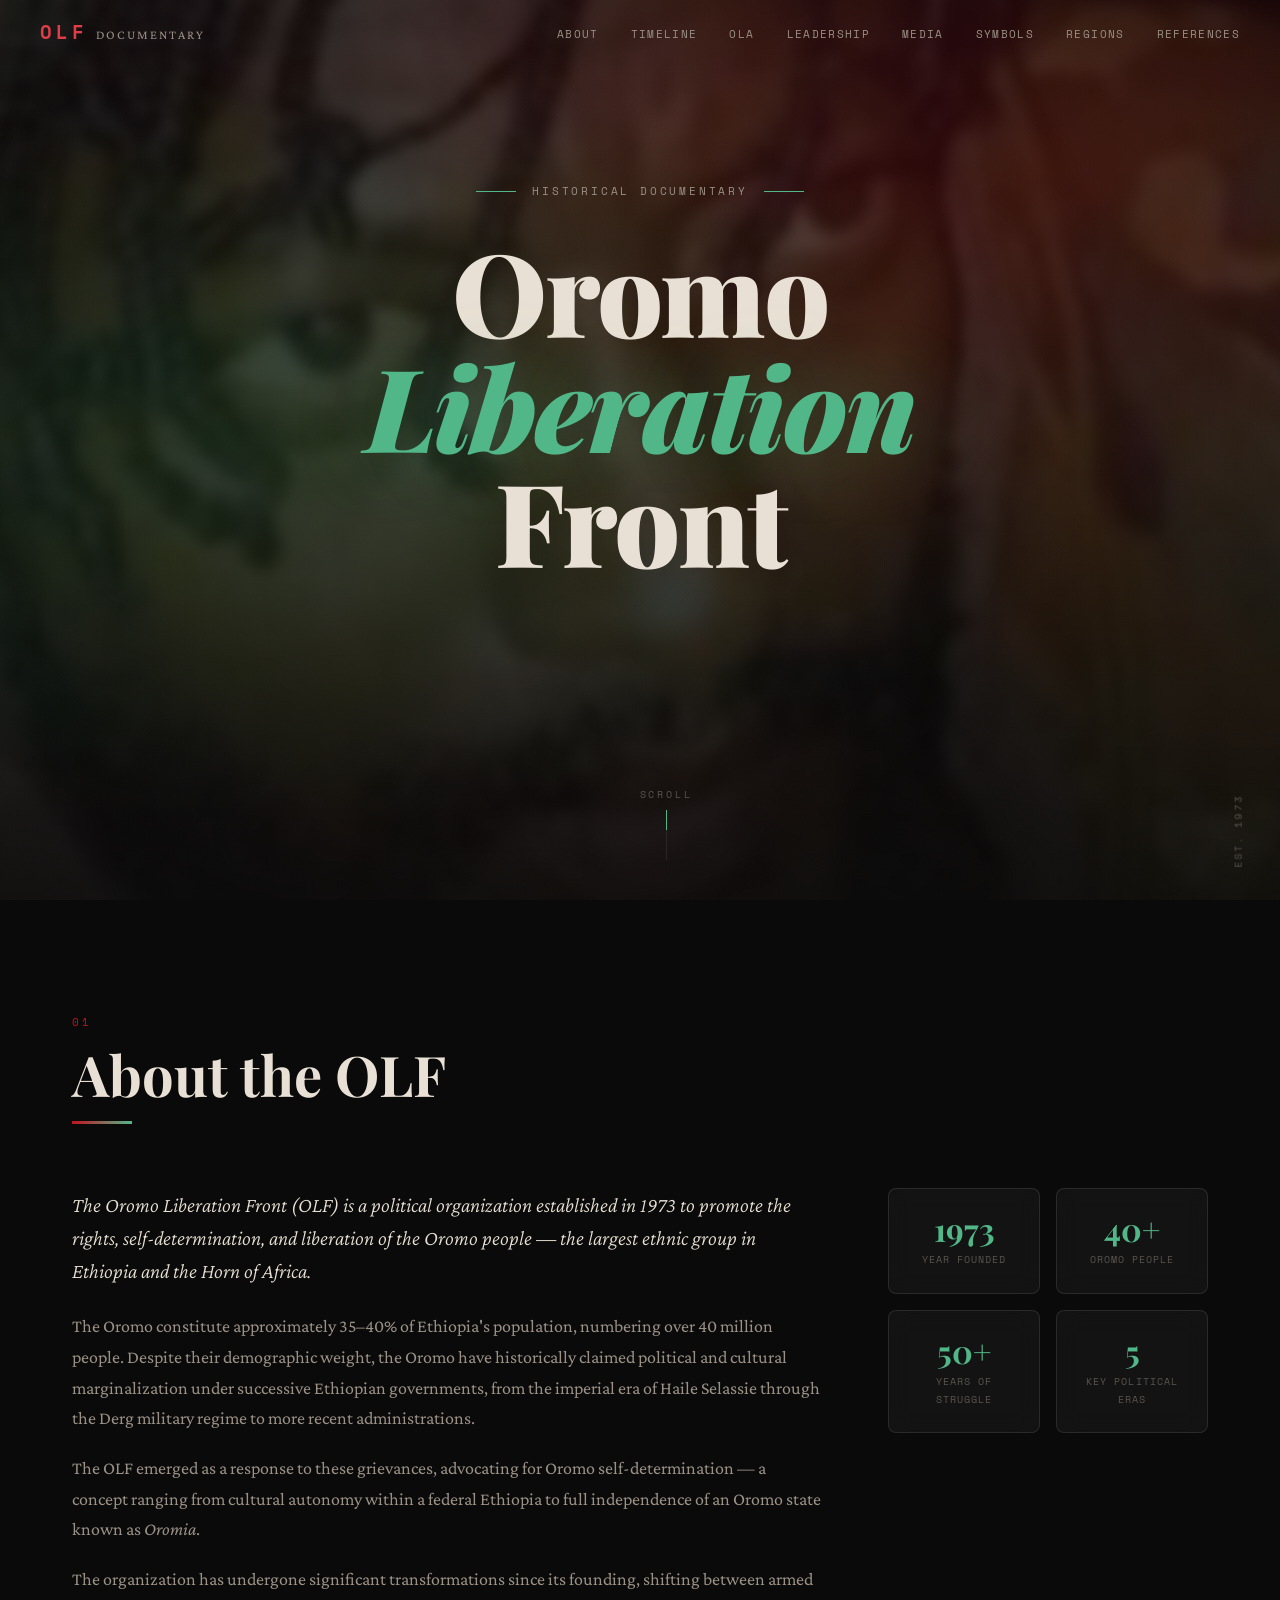
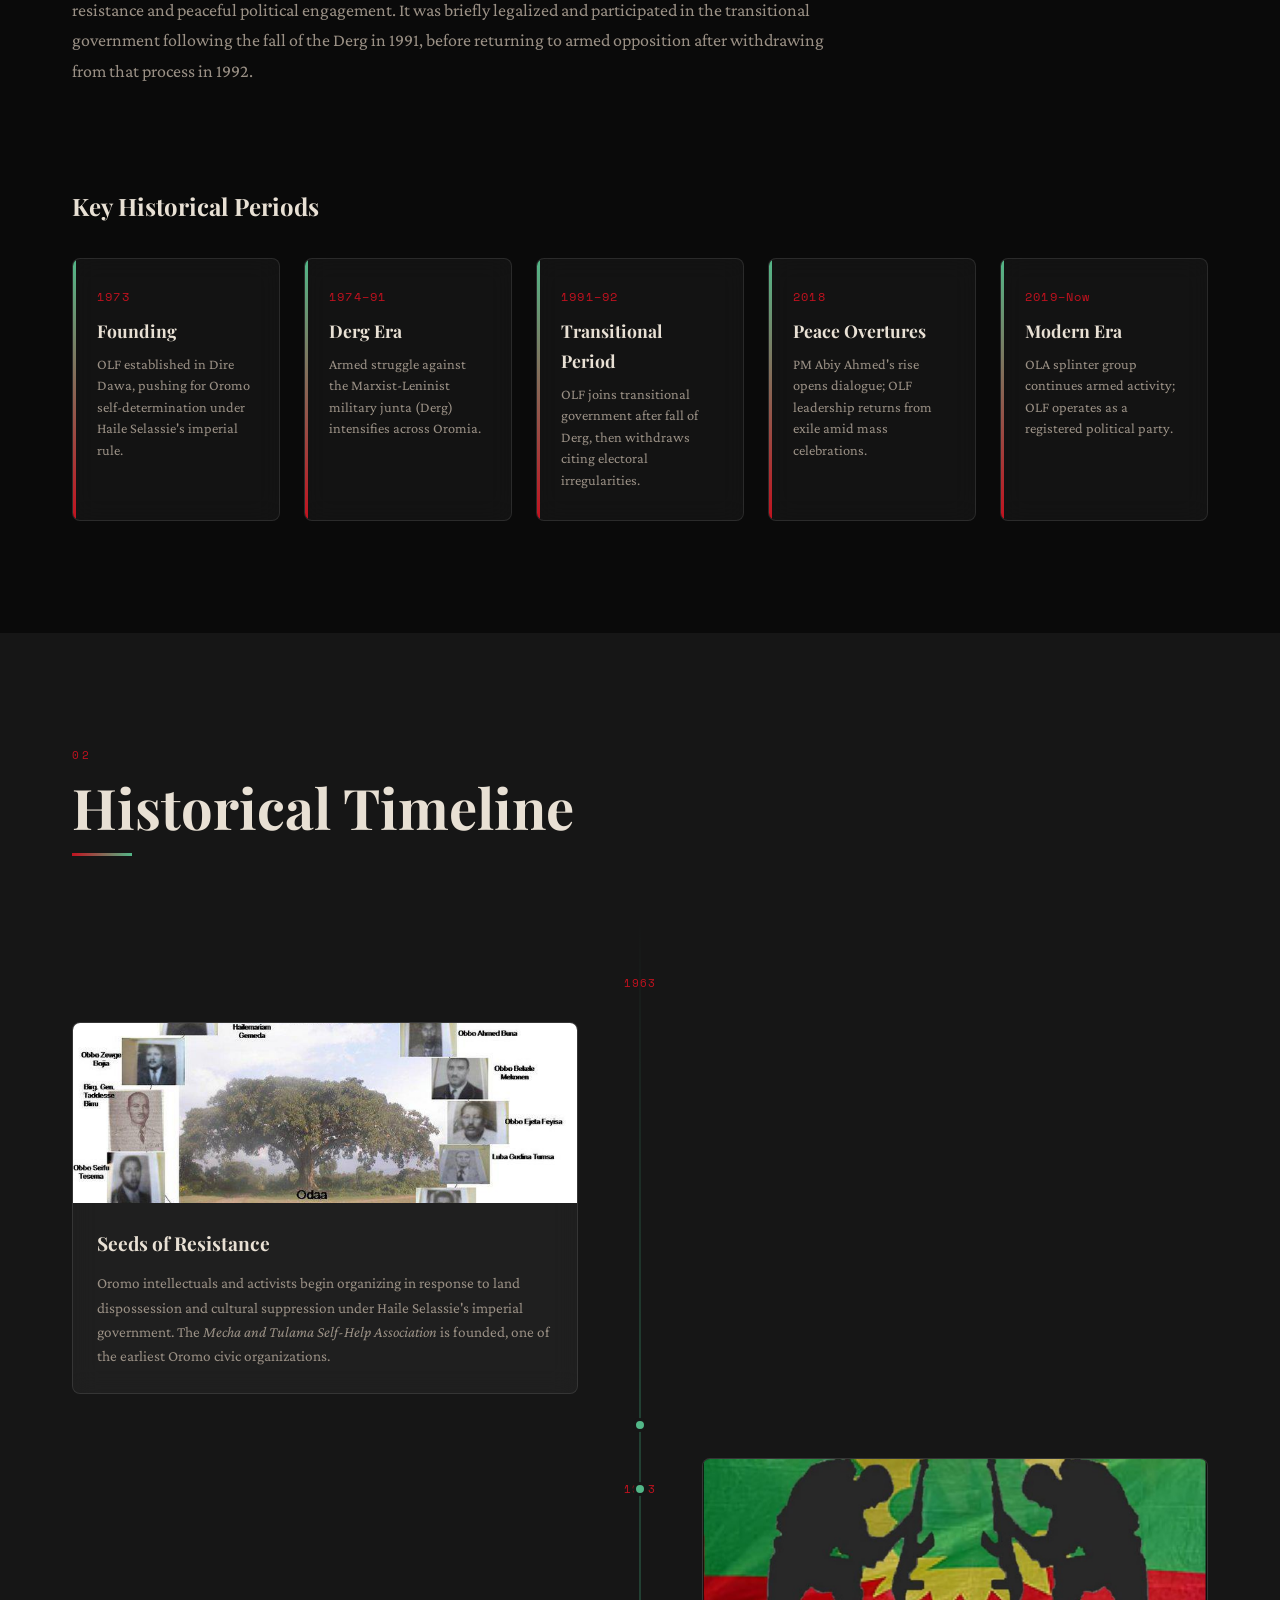
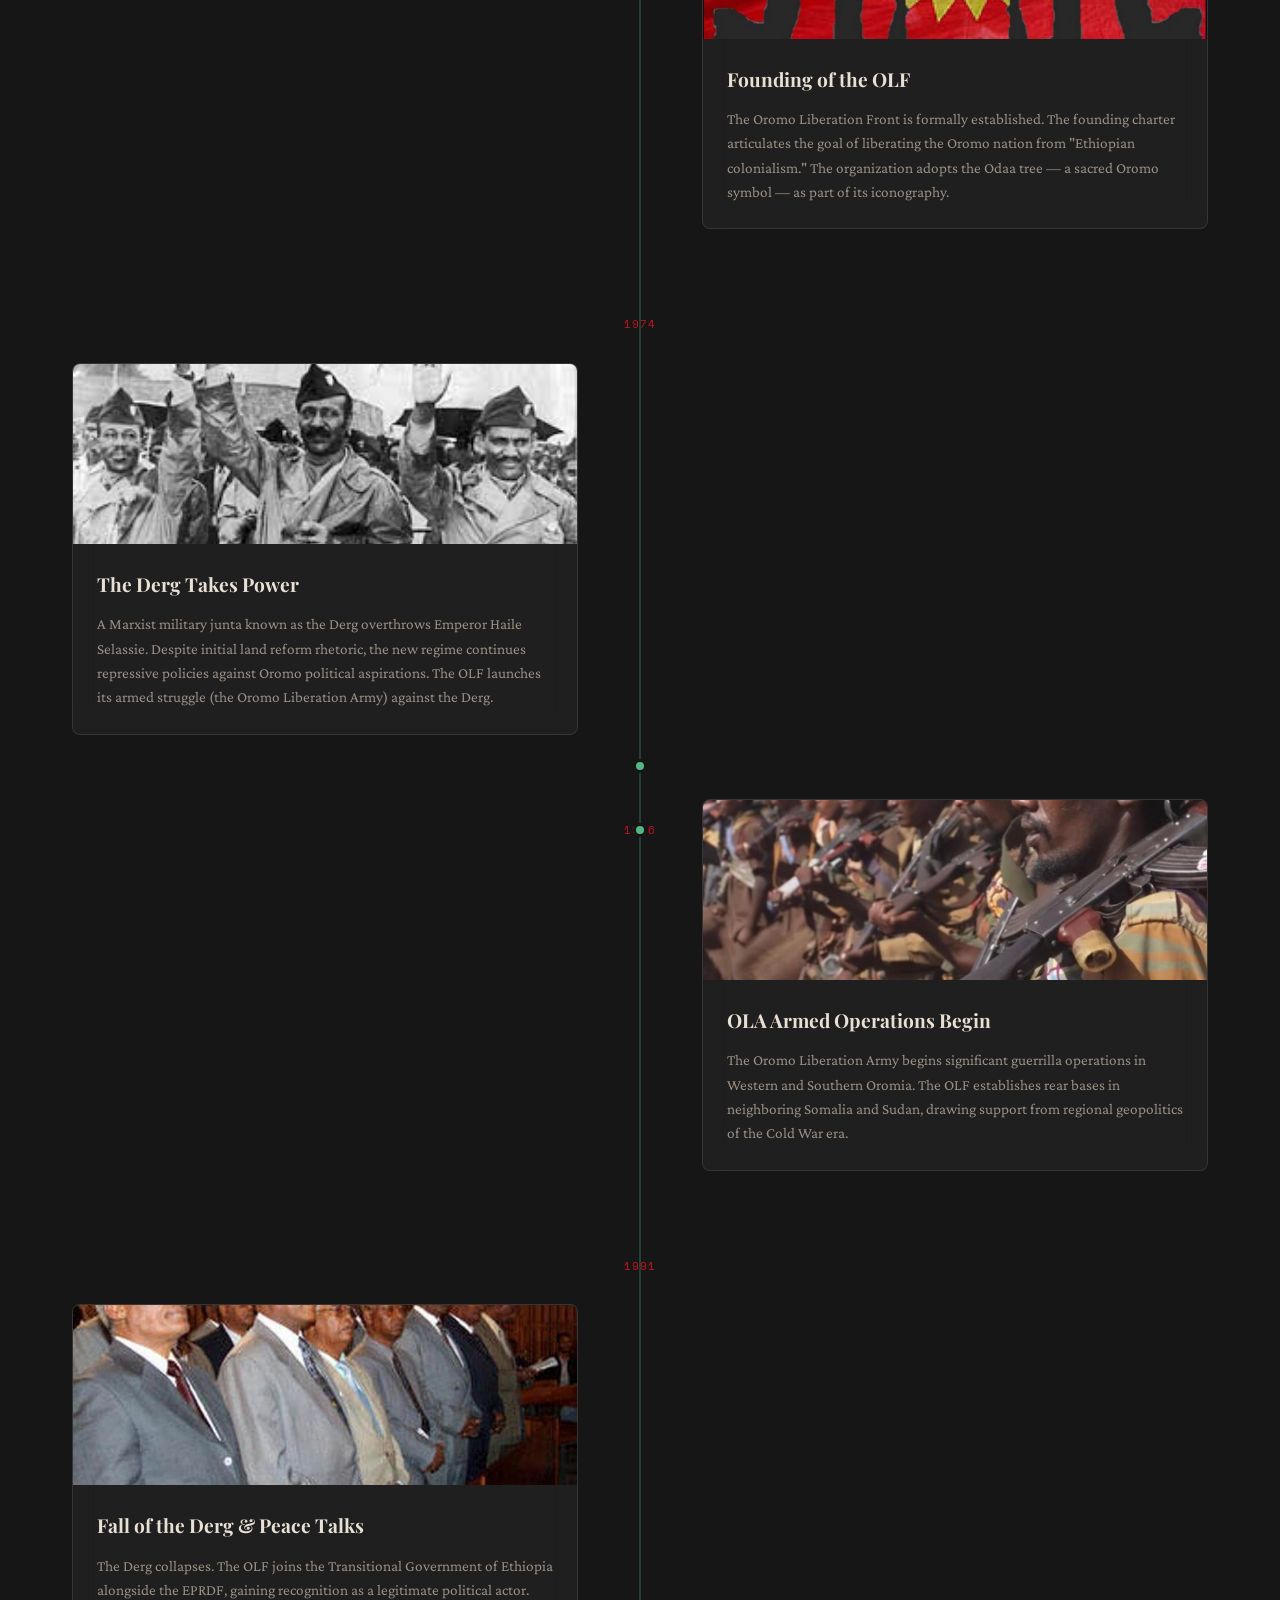
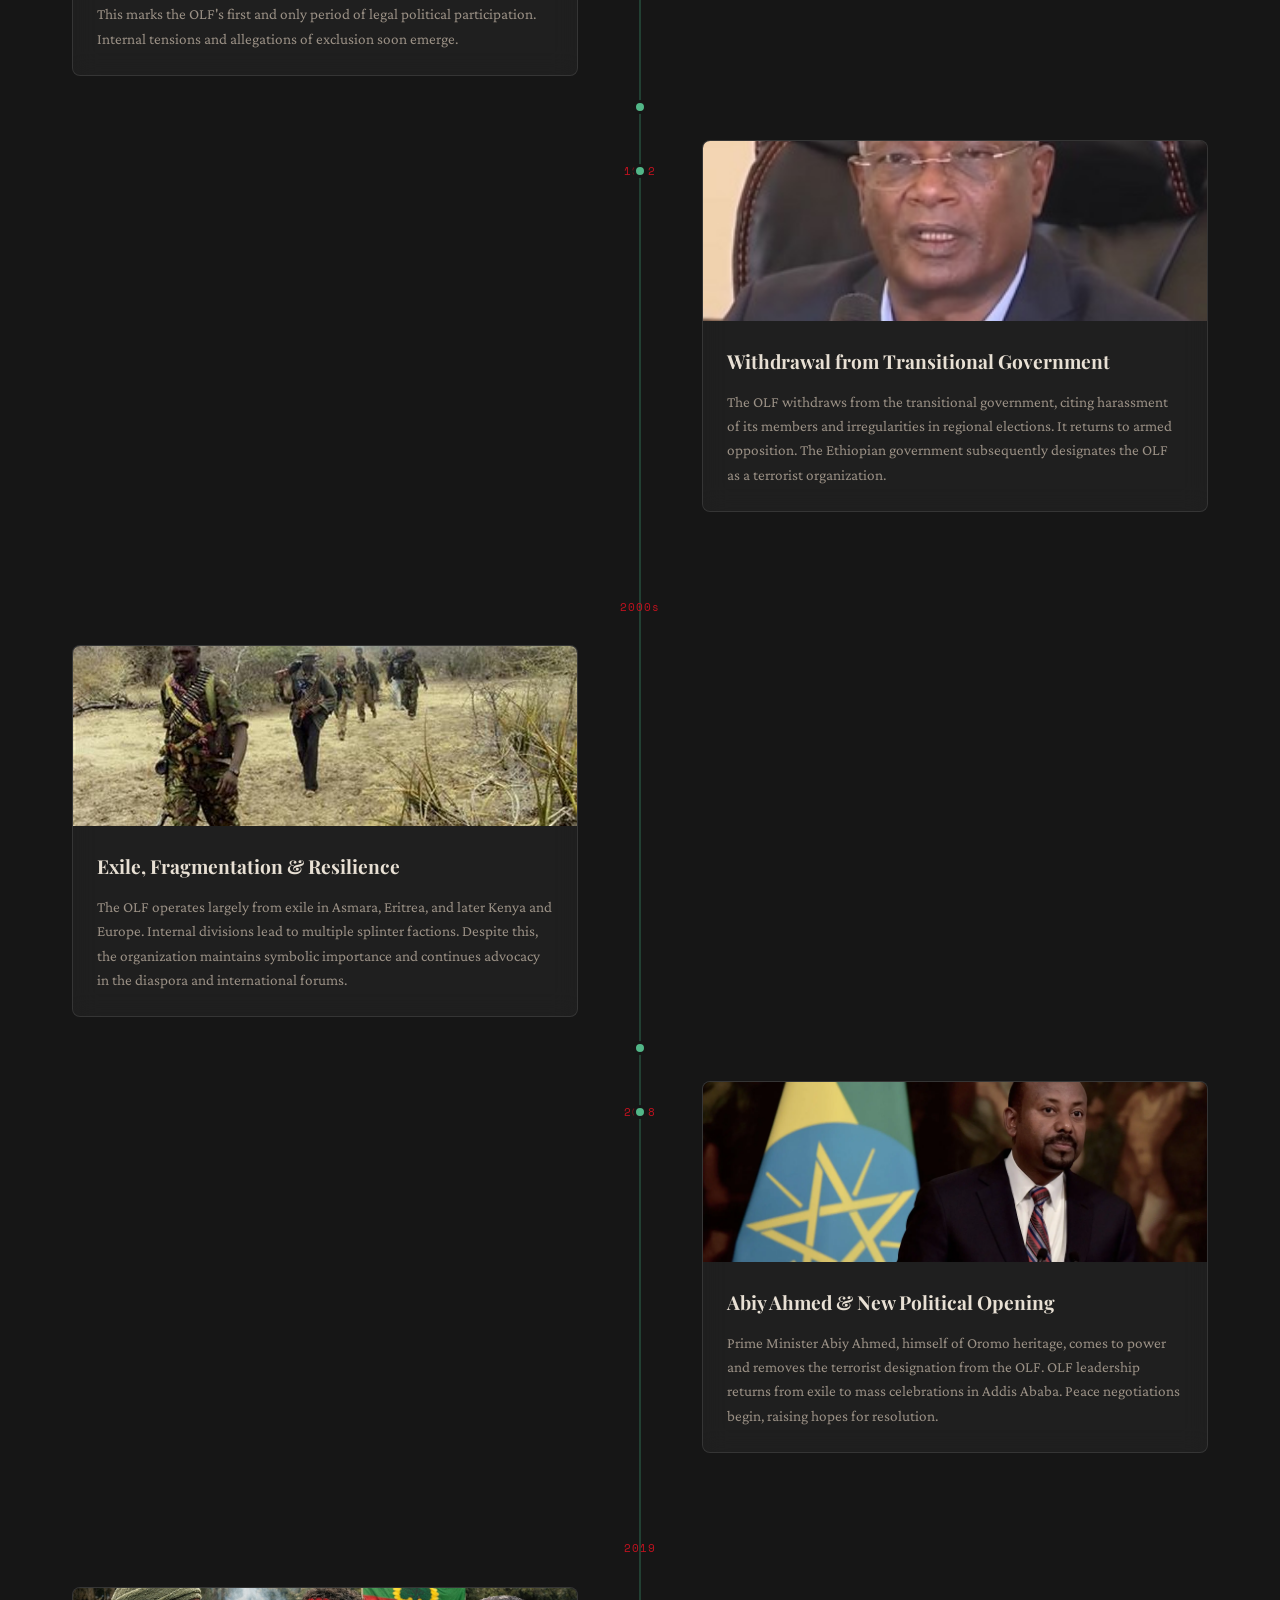
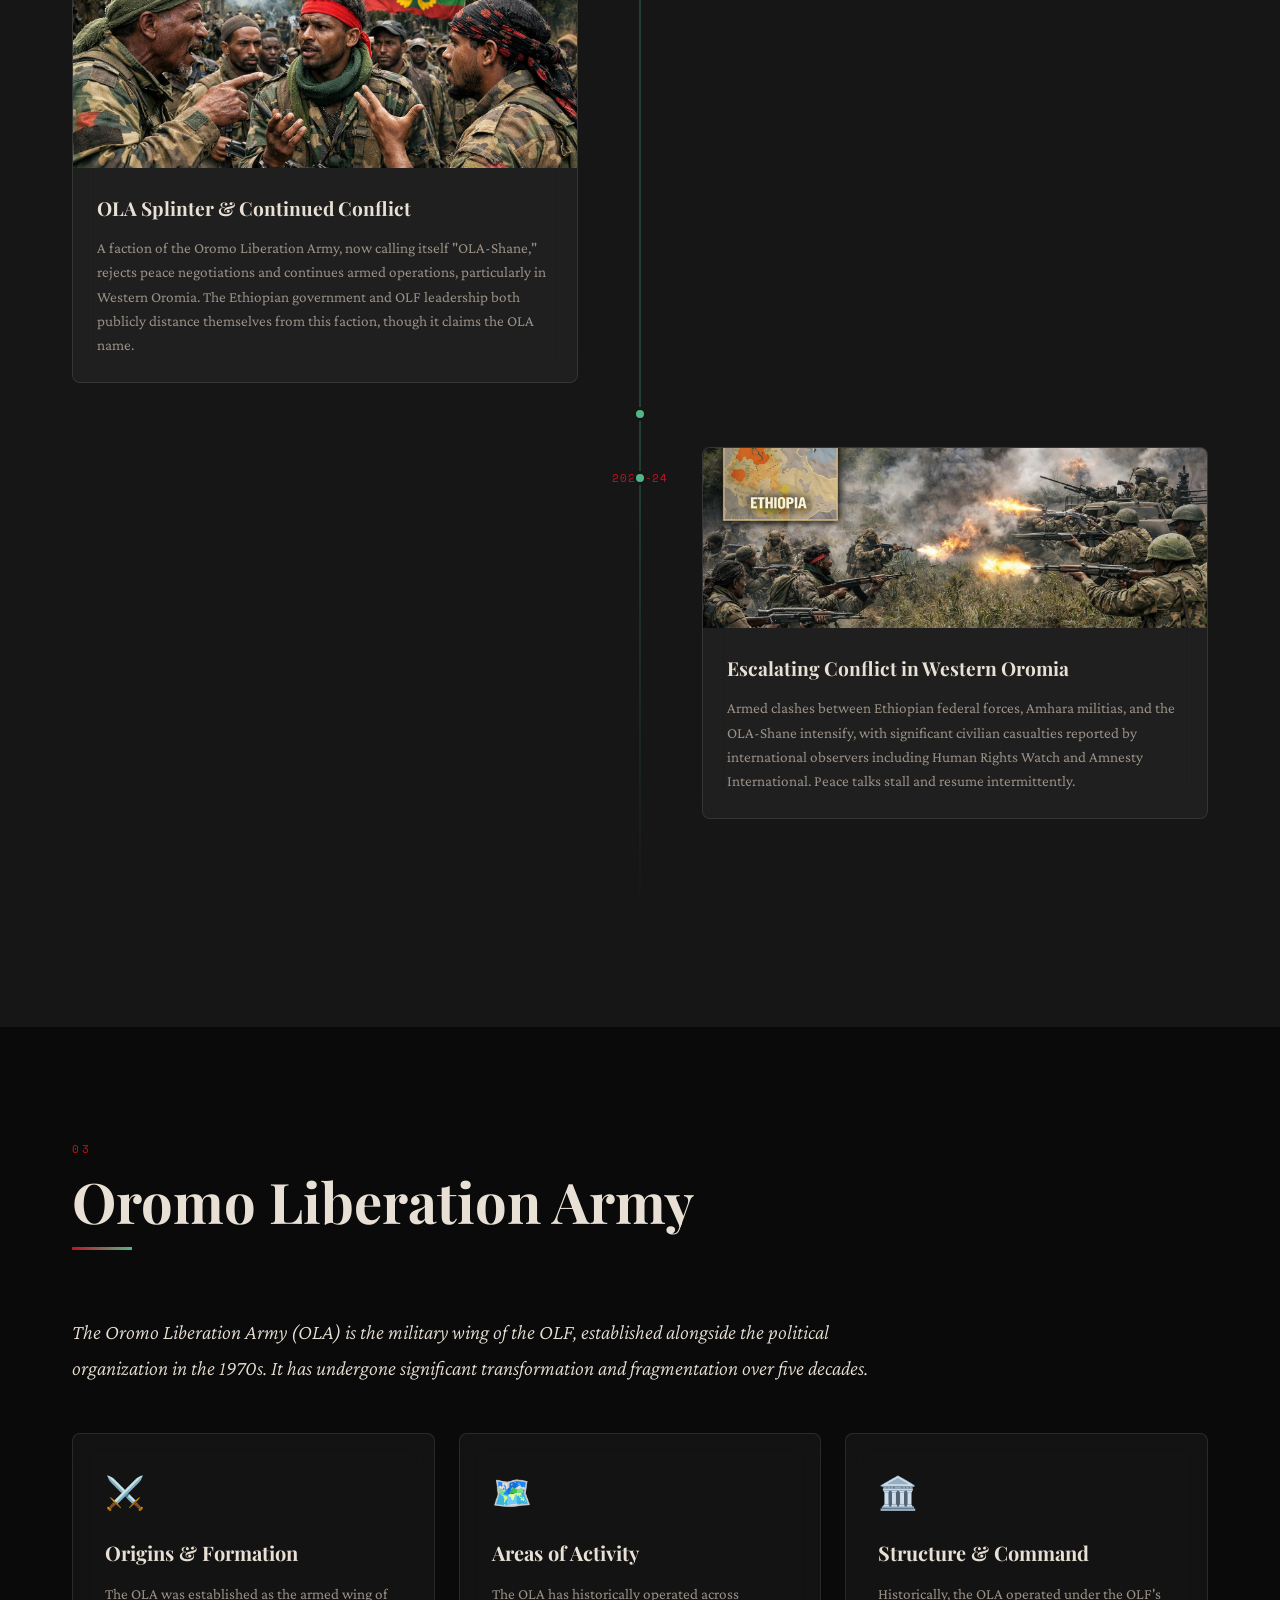
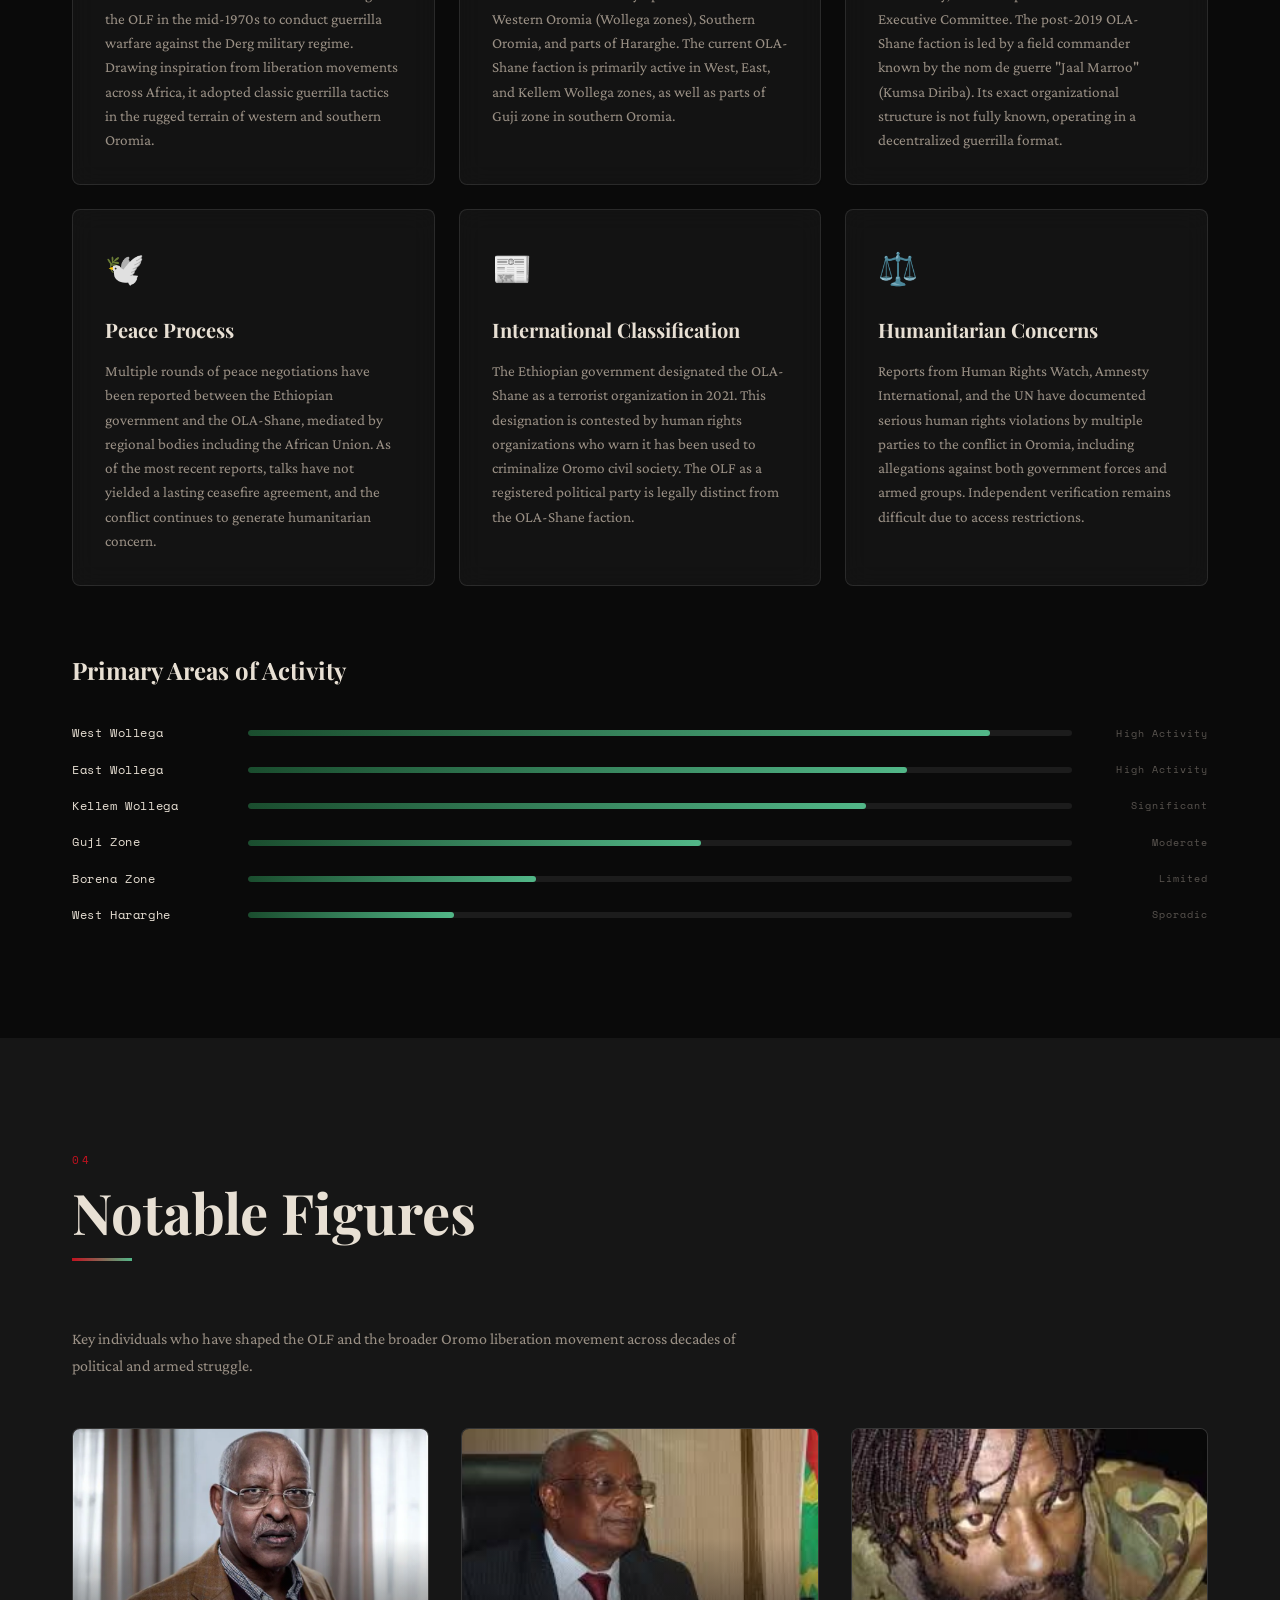
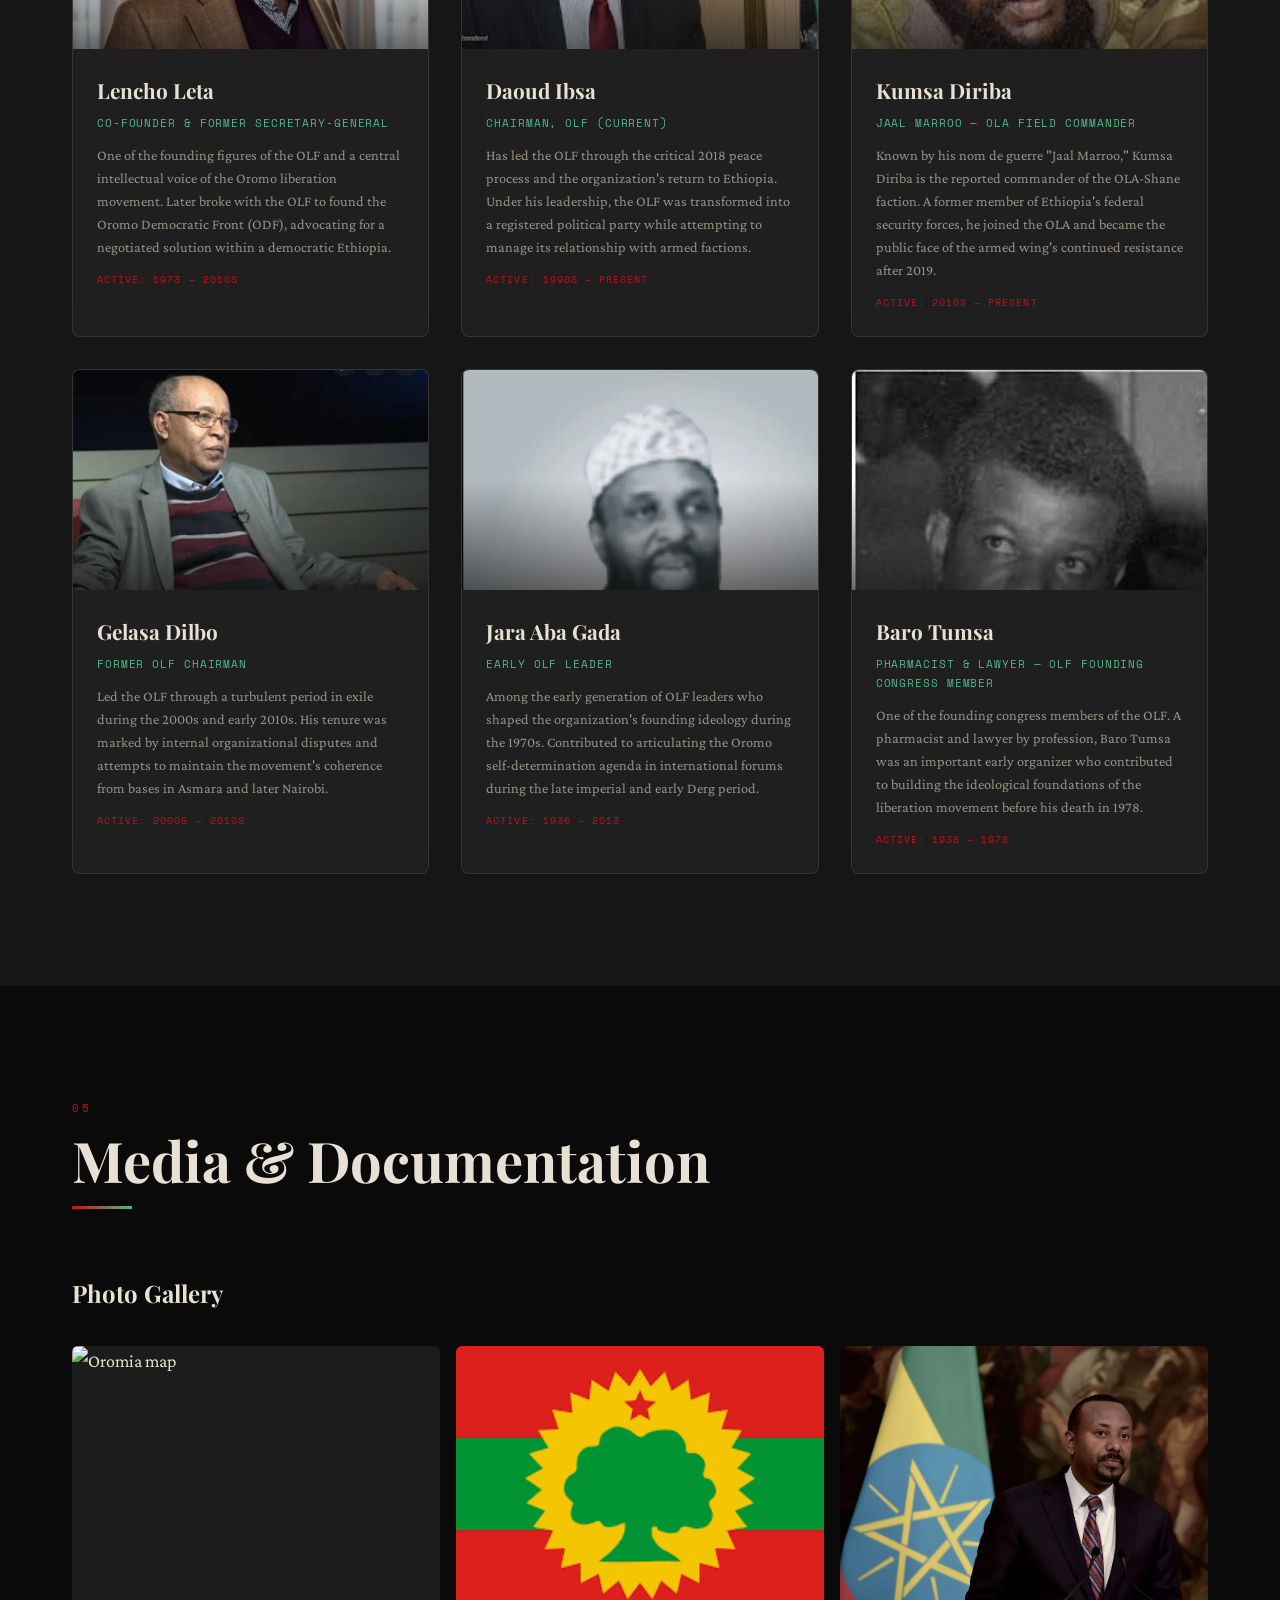
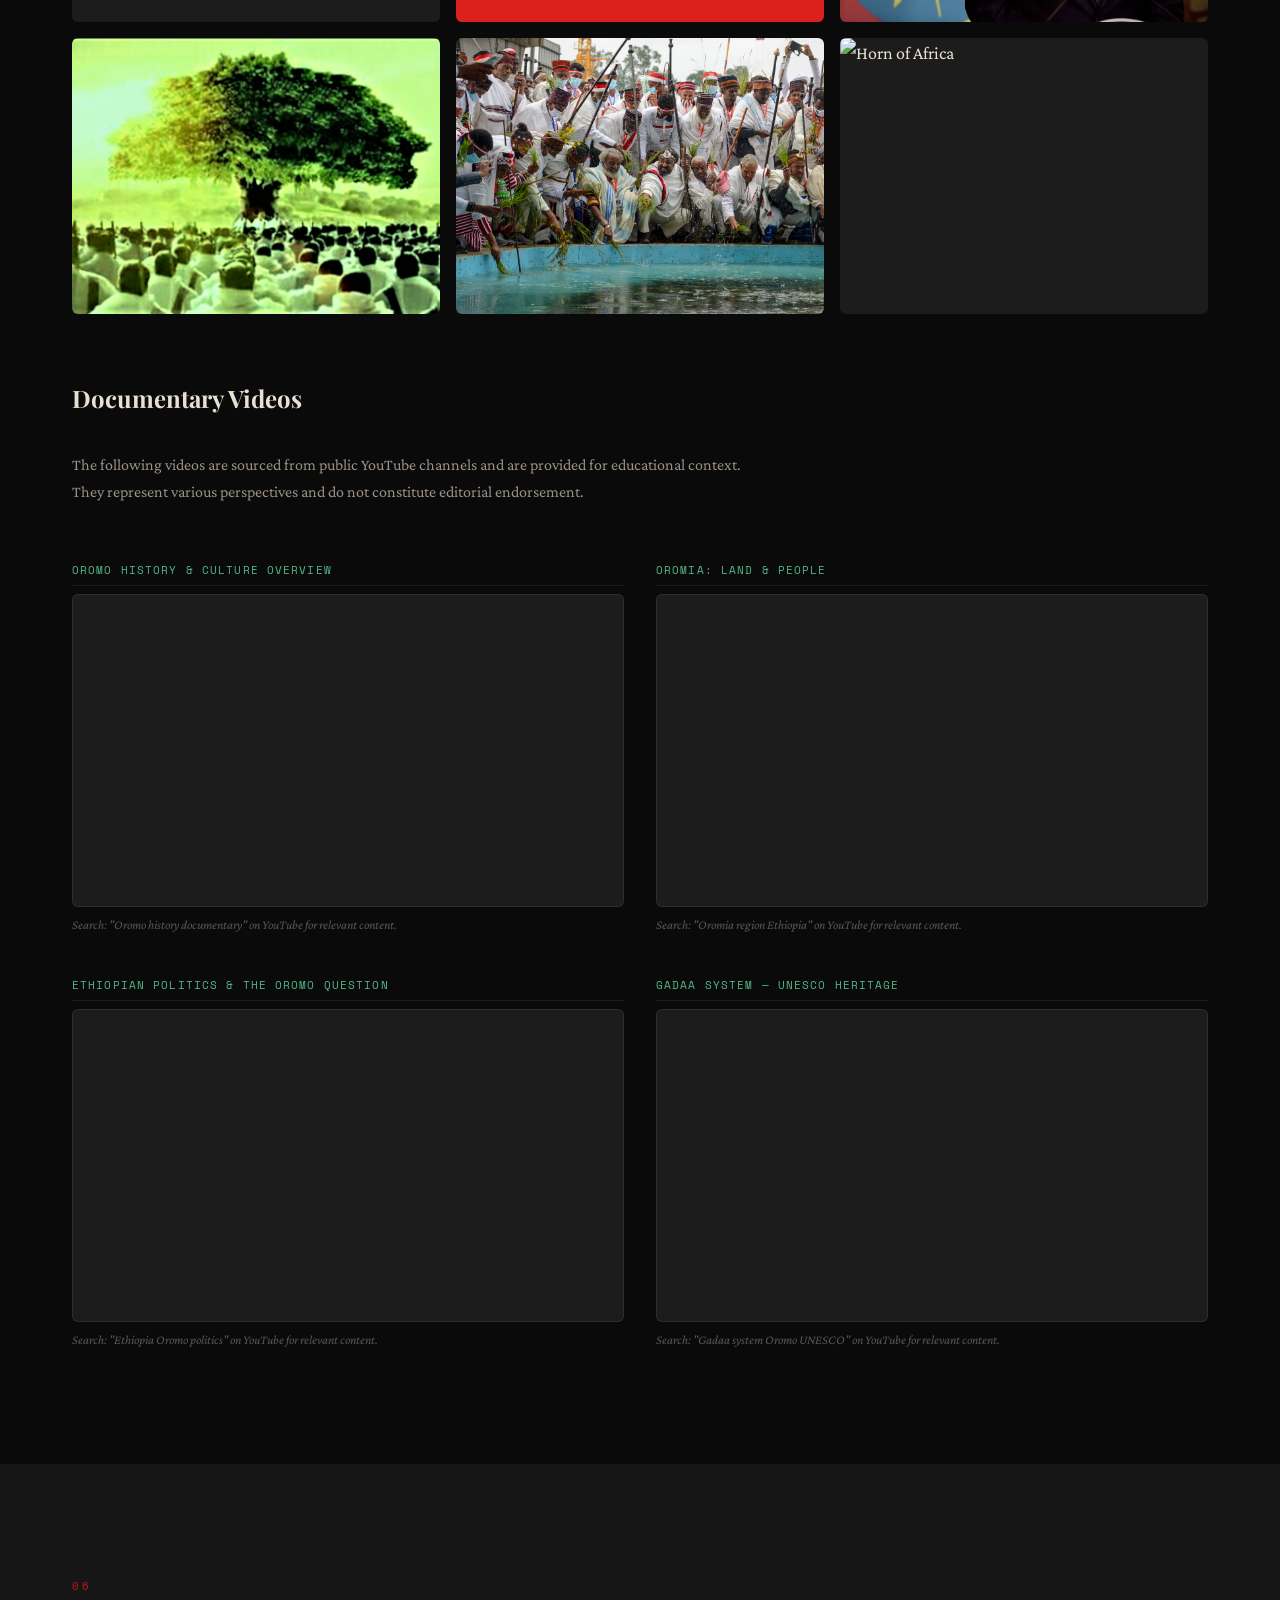
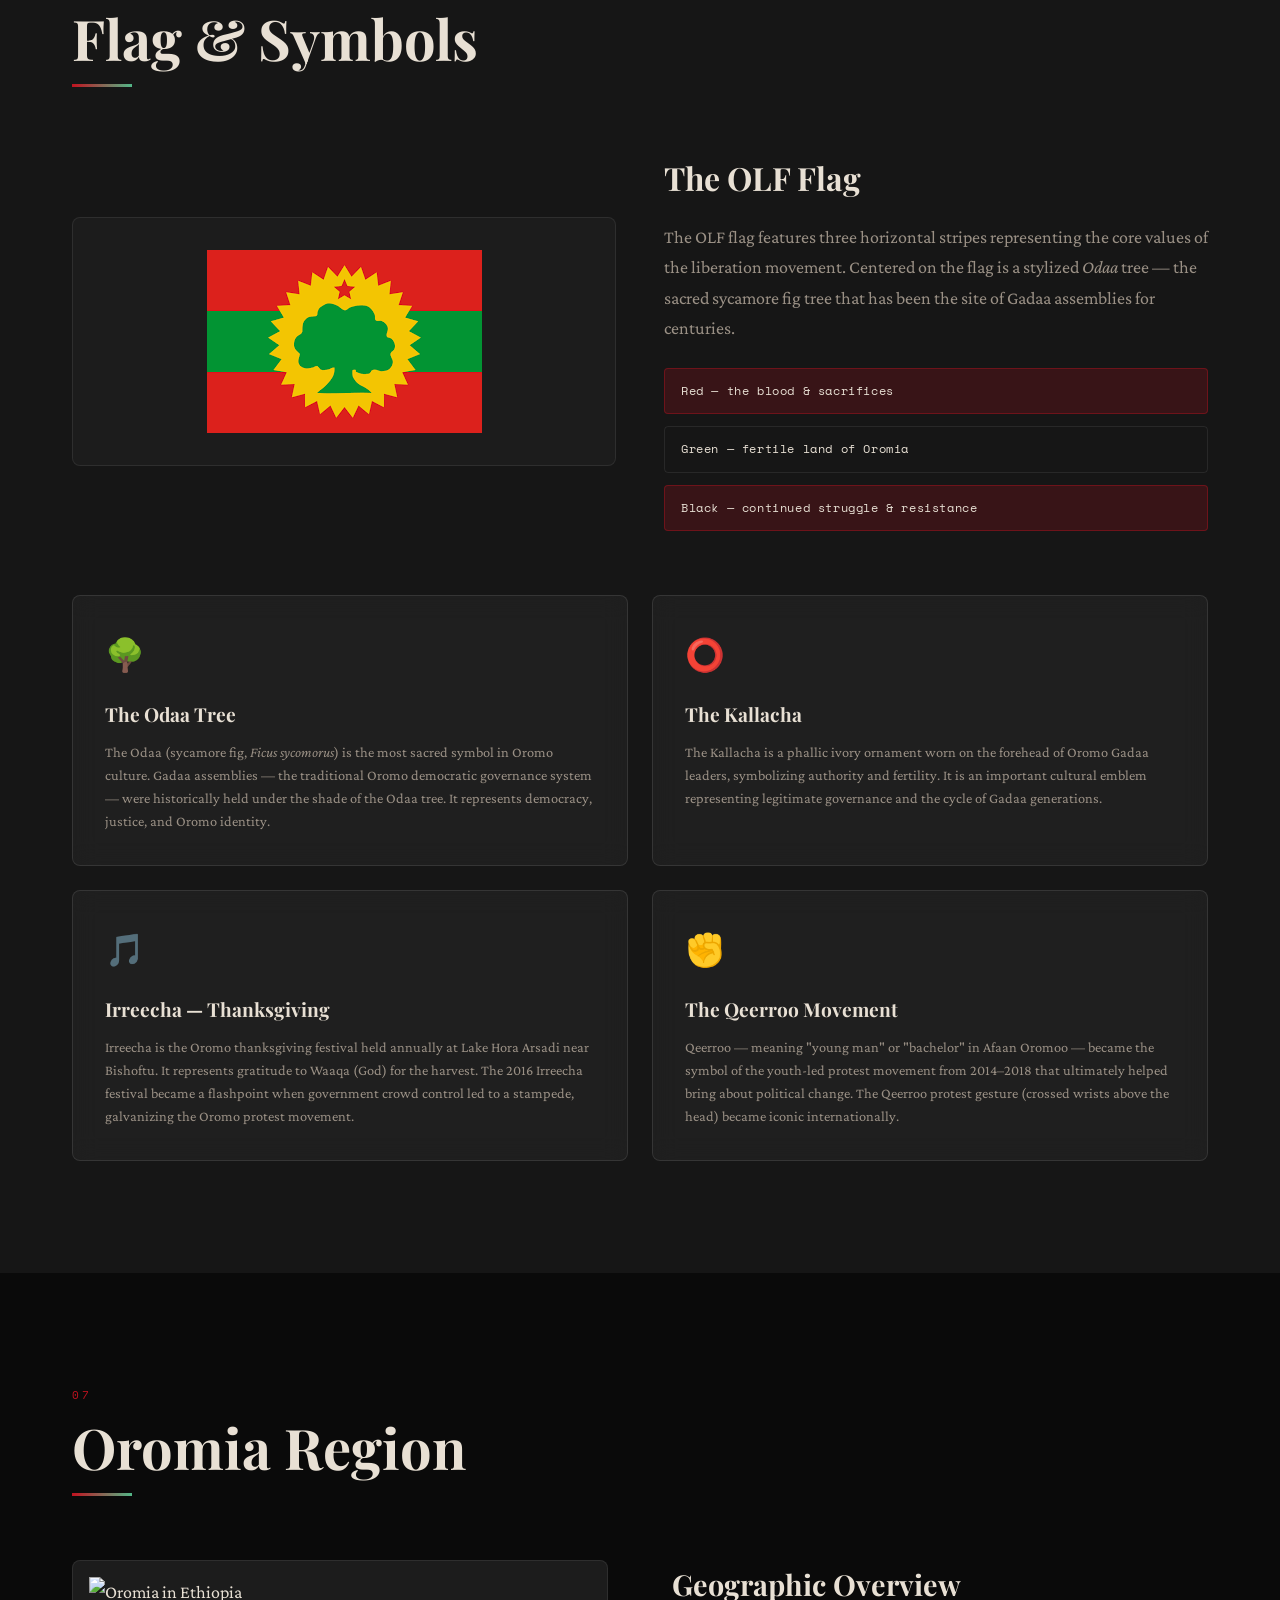
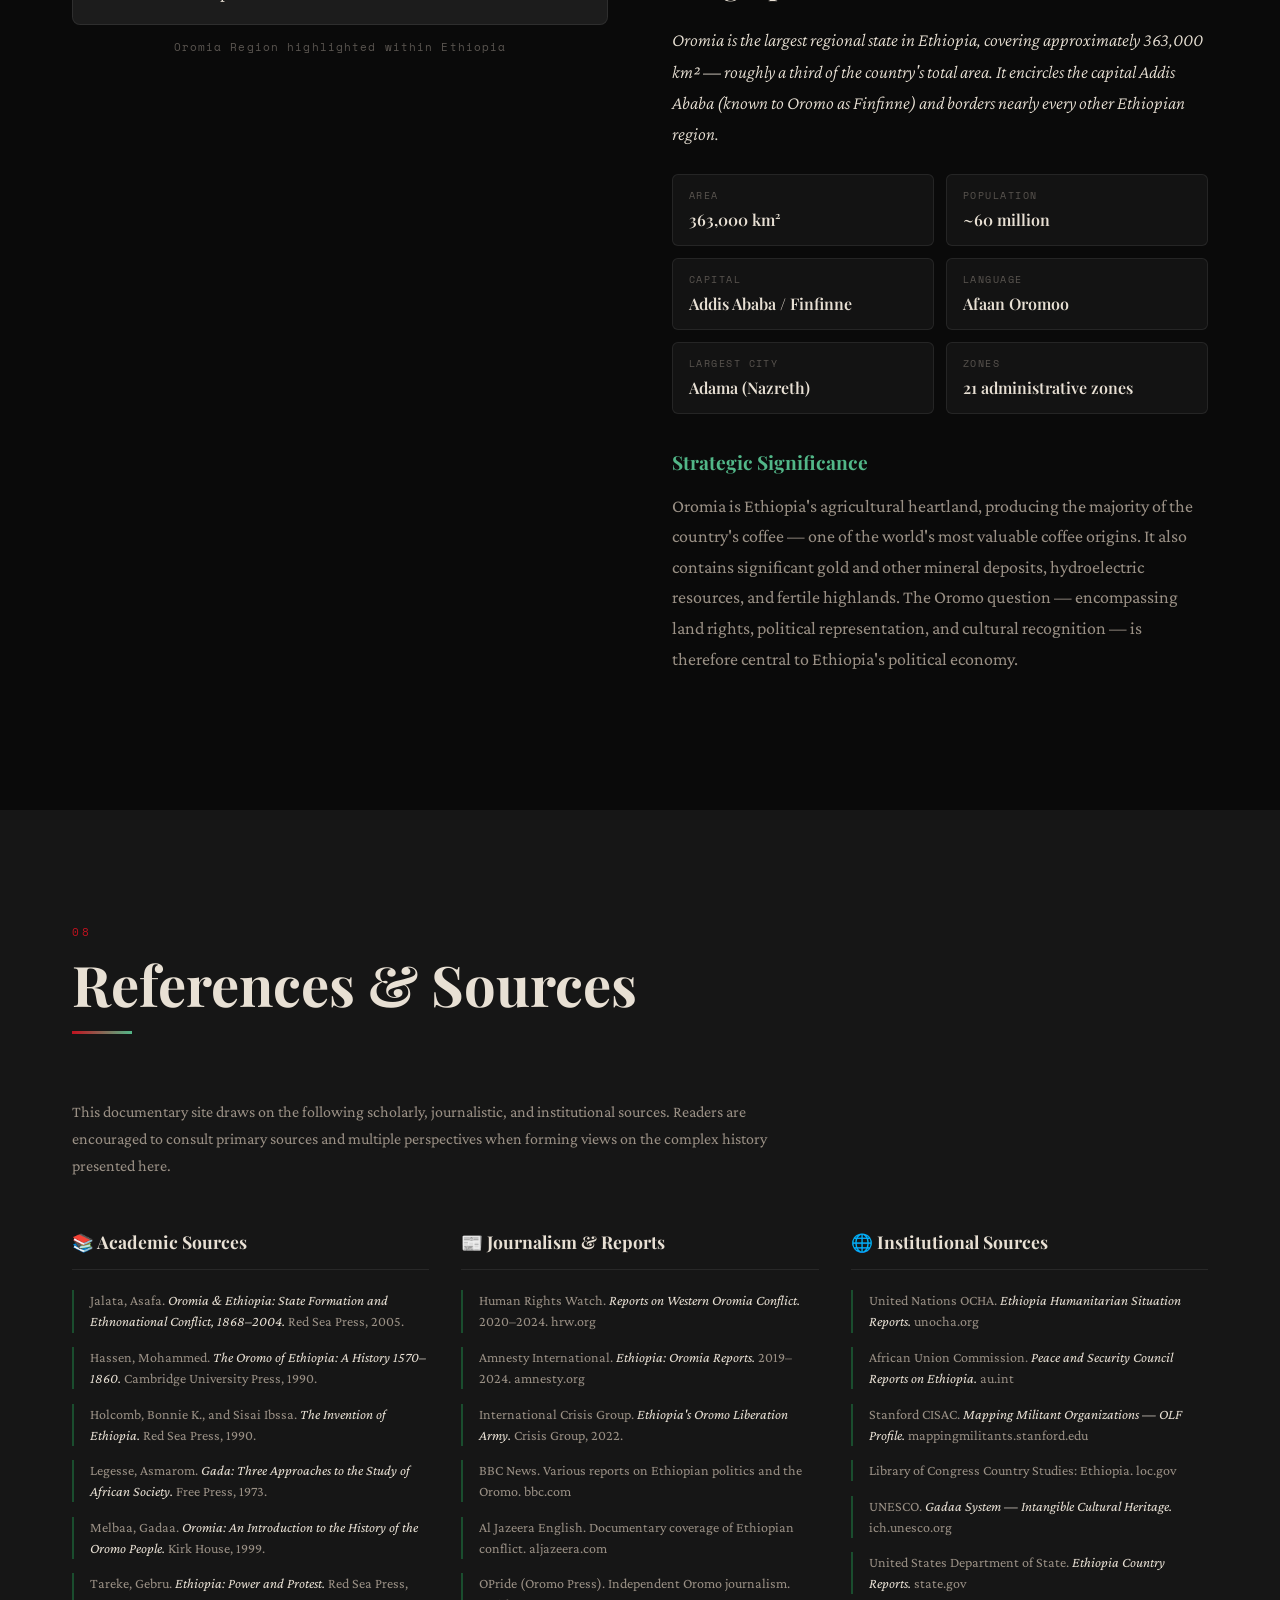
==== commit d87baab6: "Update image sources in the photo gallery" ====
--- a/index.html
+++ b/index.html
@@ -499,7 +499,7 @@
       <h3 class="sub-heading reveal">Photo Gallery</h3>
       <div class="gallery-grid reveal">
         <div class="gallery-item" data-caption="Oromia Region — Ethiopia">
-          <img src="images/WEB-ETHIOPIA-OROMIA-1000X562.webp" alt="Oromia map" loading="lazy" />
+          <img src="images/image (10)" alt="Oromia map" loading="lazy" />
           <div class="gallery-overlay"><span>Oromia Region</span></div>
         </div>
         <div class="gallery-item" data-caption="OLF Flag — Red, Green, and Black">
@@ -519,7 +519,7 @@
           <div class="gallery-overlay"><span>Irreecha Festival</span></div>
         </div>
         <div class="gallery-item" data-caption="Horn of Africa — Regional Context">
-          <img src="images/images (5).jpg" alt="Horn of Africa" loading="lazy" />
+          <img src="images/image (10).jpg" alt="Horn of Africa" loading="lazy" />
           <div class="gallery-overlay"><span>Horn of Africa</span></div>
         </div>
       </div>
@@ -630,7 +630,7 @@
       </div>
       <div class="regions-layout">
         <div class="regions-map-wrap reveal">
-          <img src="images/WEB-ETHIOPIA-OROMIA-1000X562.webp" alt="Oromia in Ethiopia" class="regions-map-img" loading="lazy" />
+          <img src="images/image (10)" alt="Oromia in Ethiopia" class="regions-map-img" loading="lazy" />
           <div class="map-caption">Oromia Region highlighted within Ethiopia</div>
         </div>
         <div class="regions-info reveal">
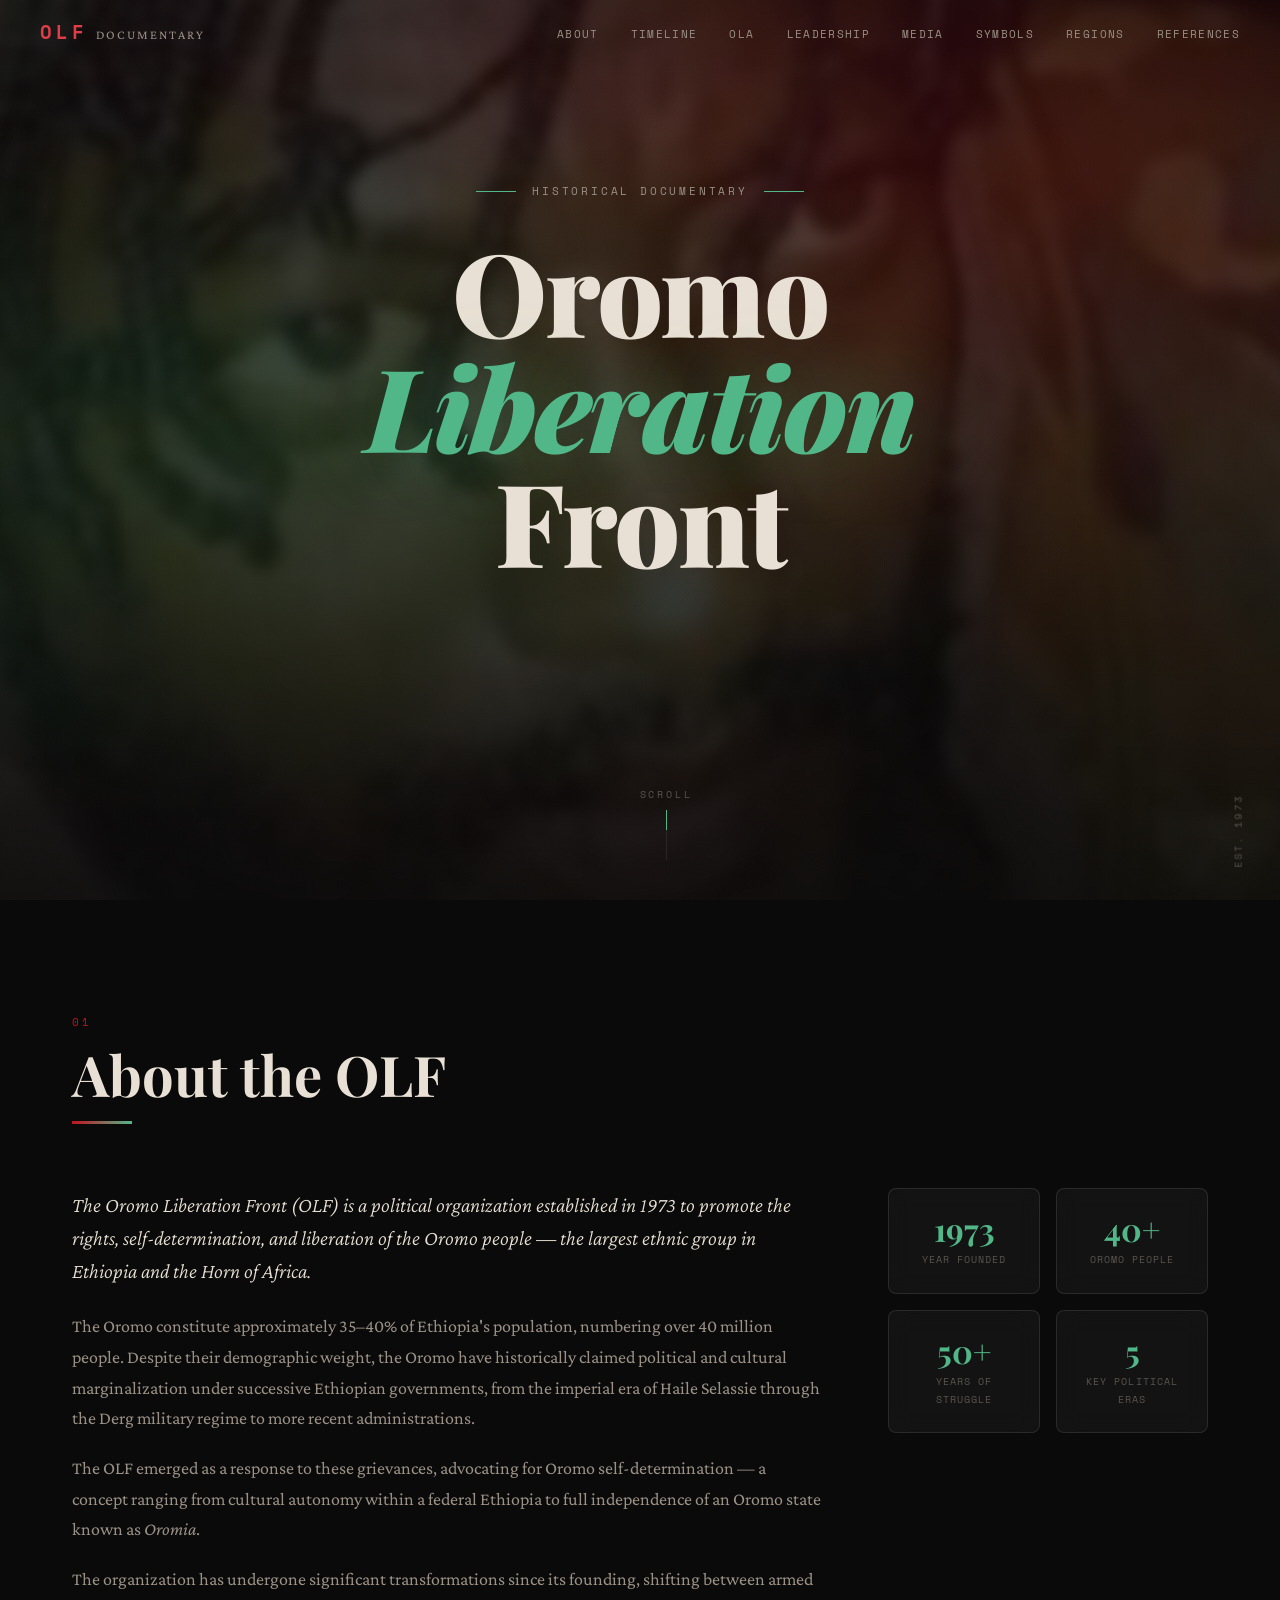
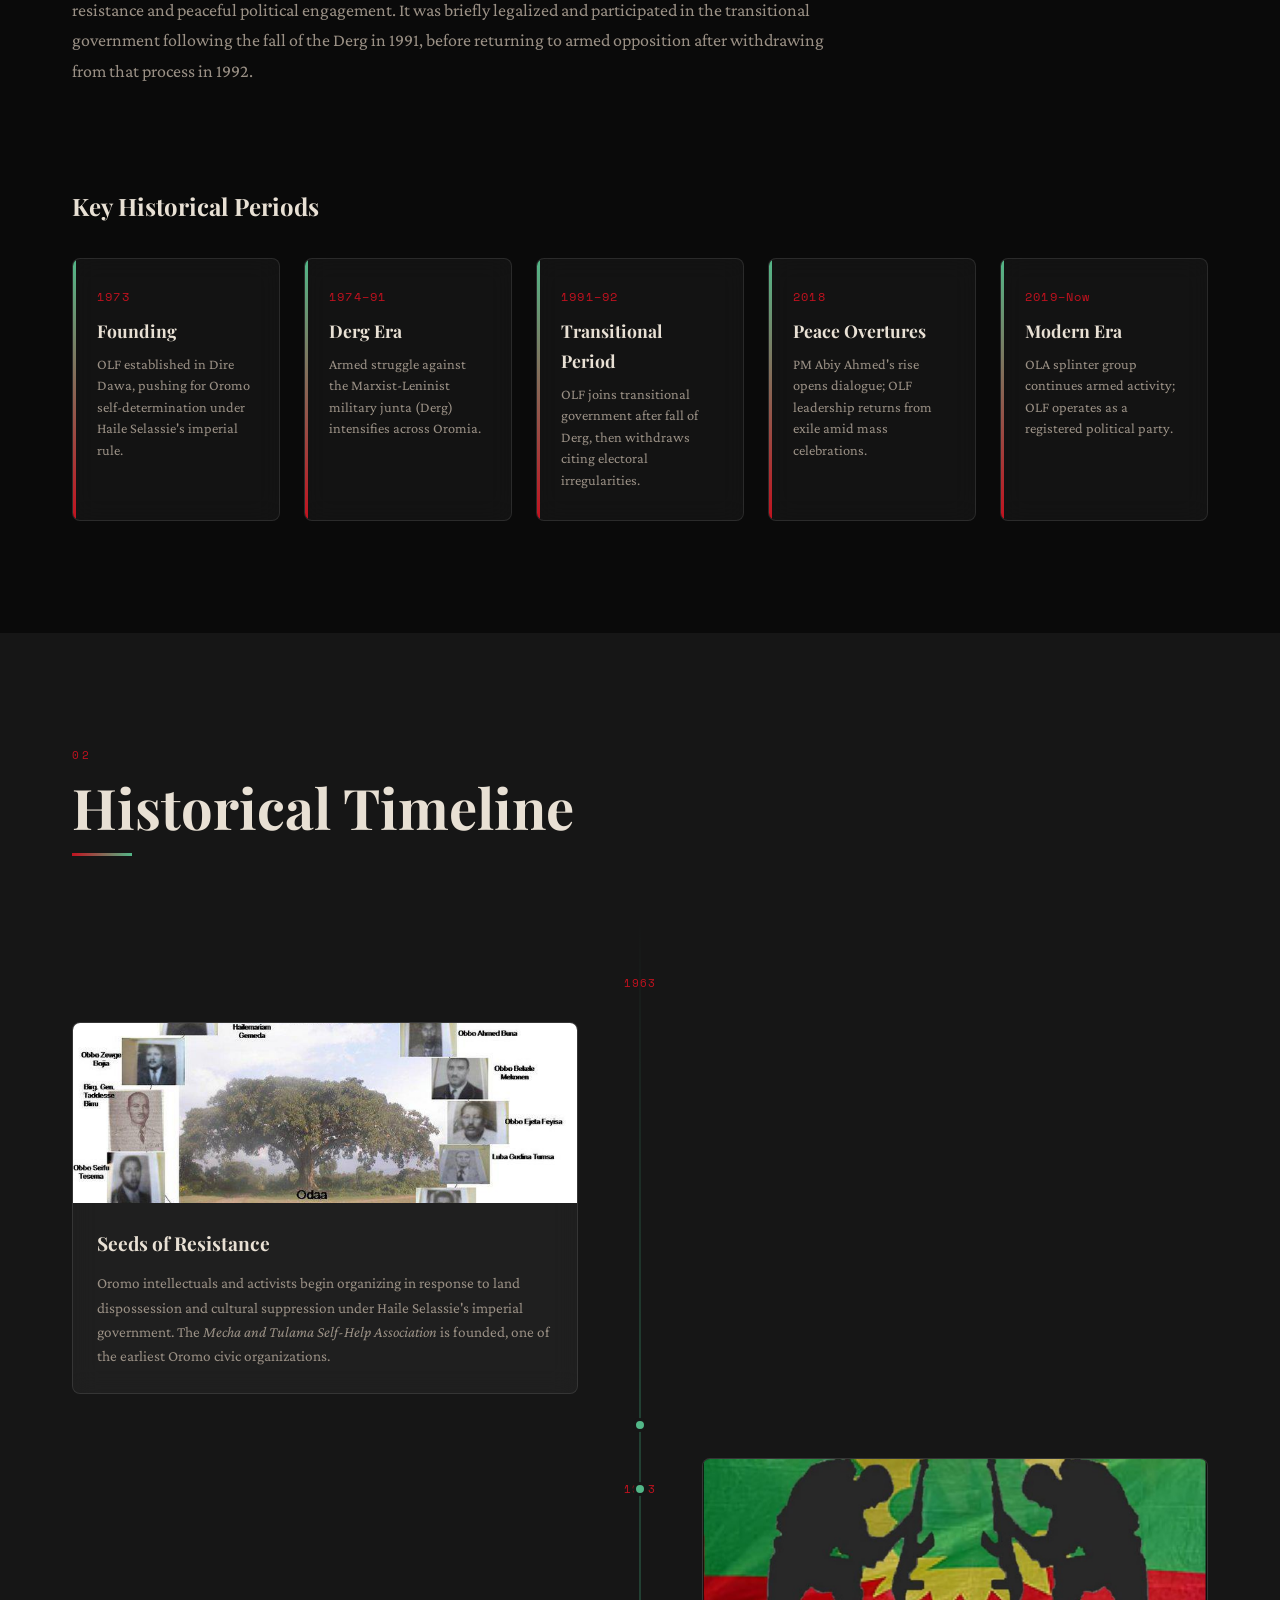
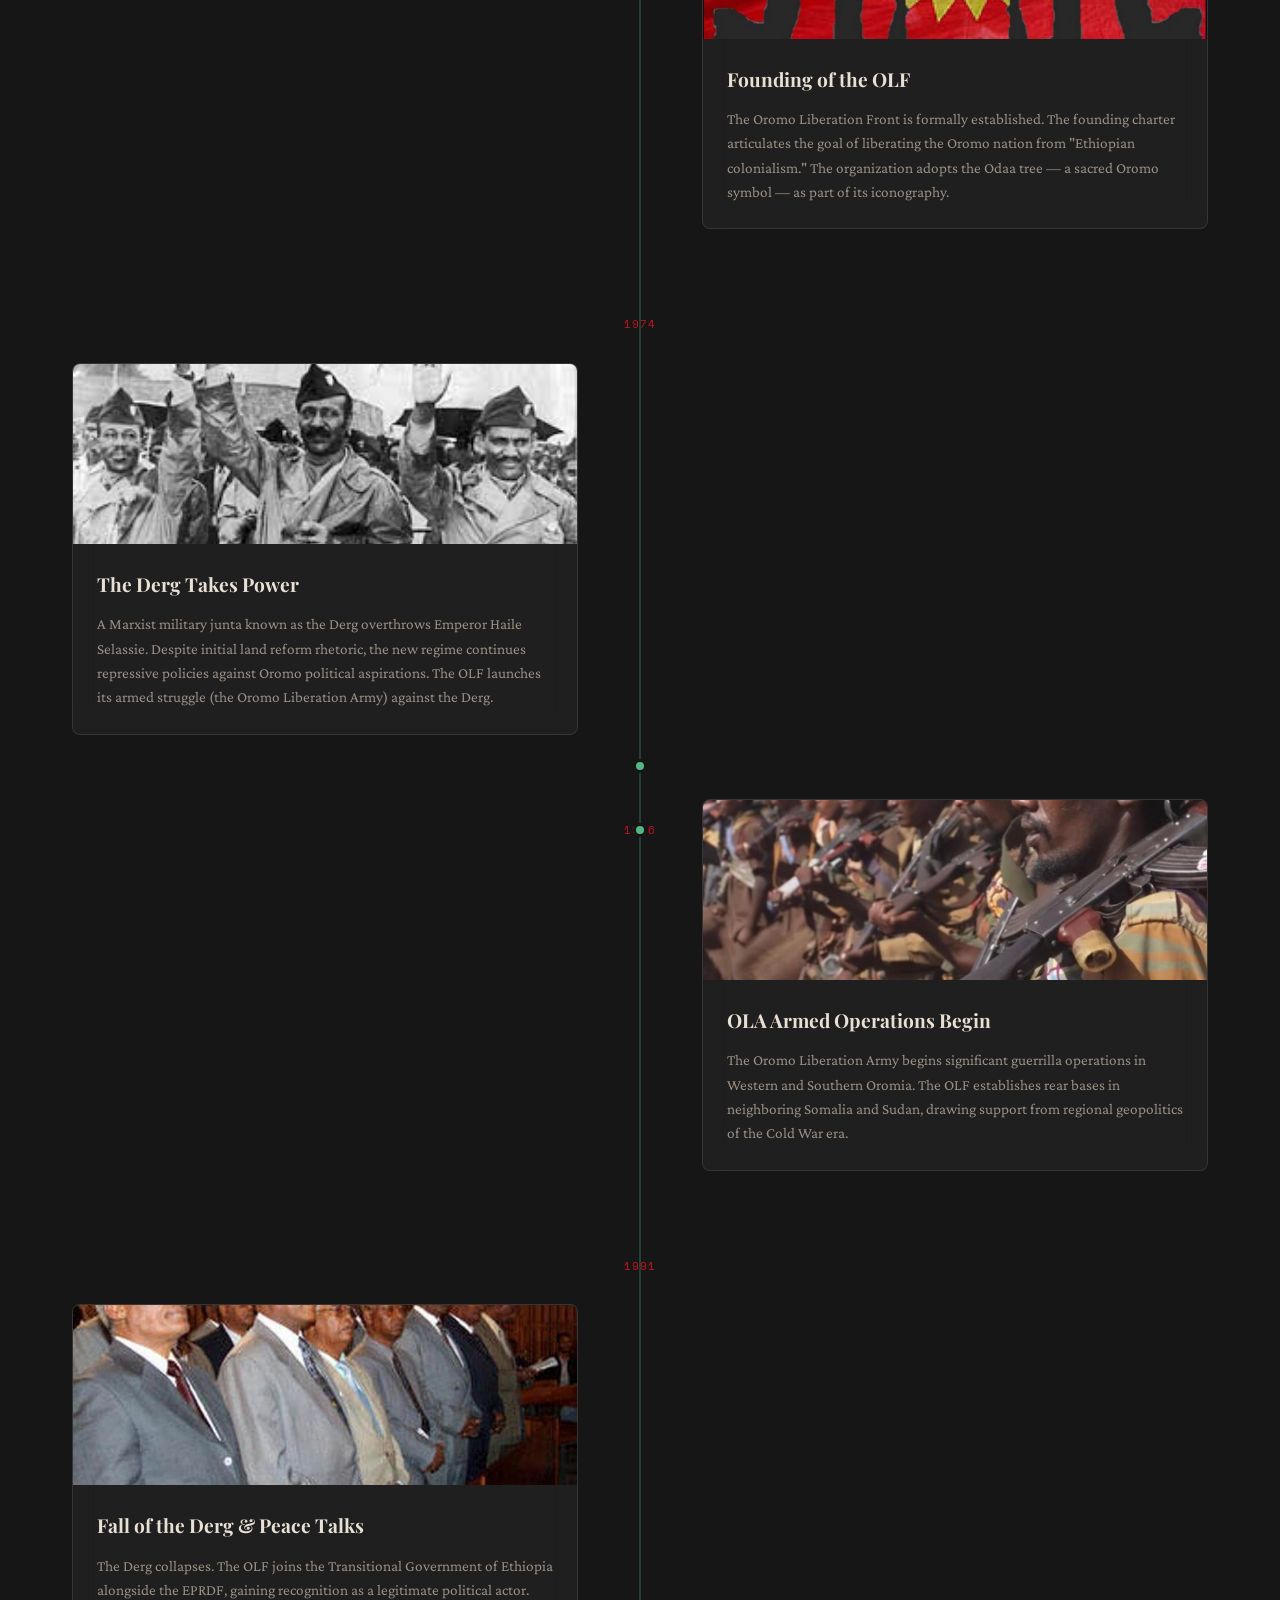
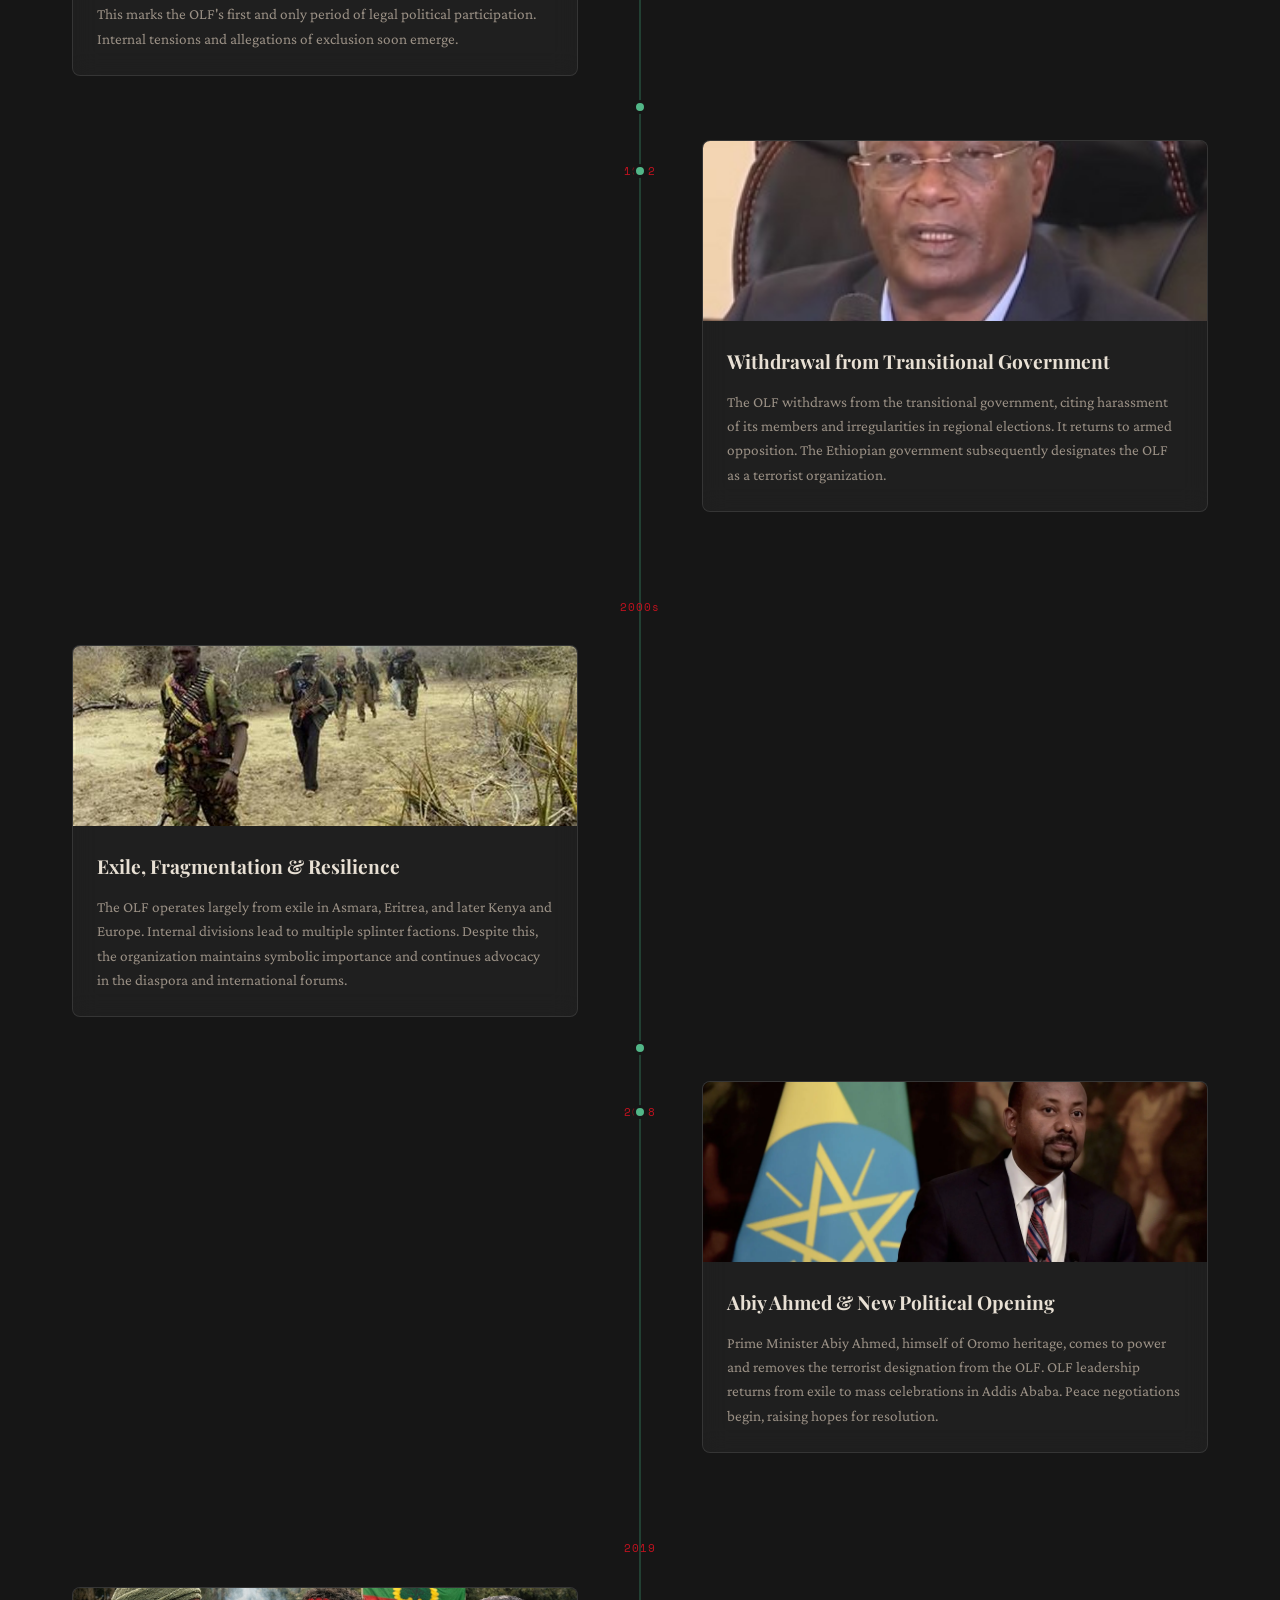
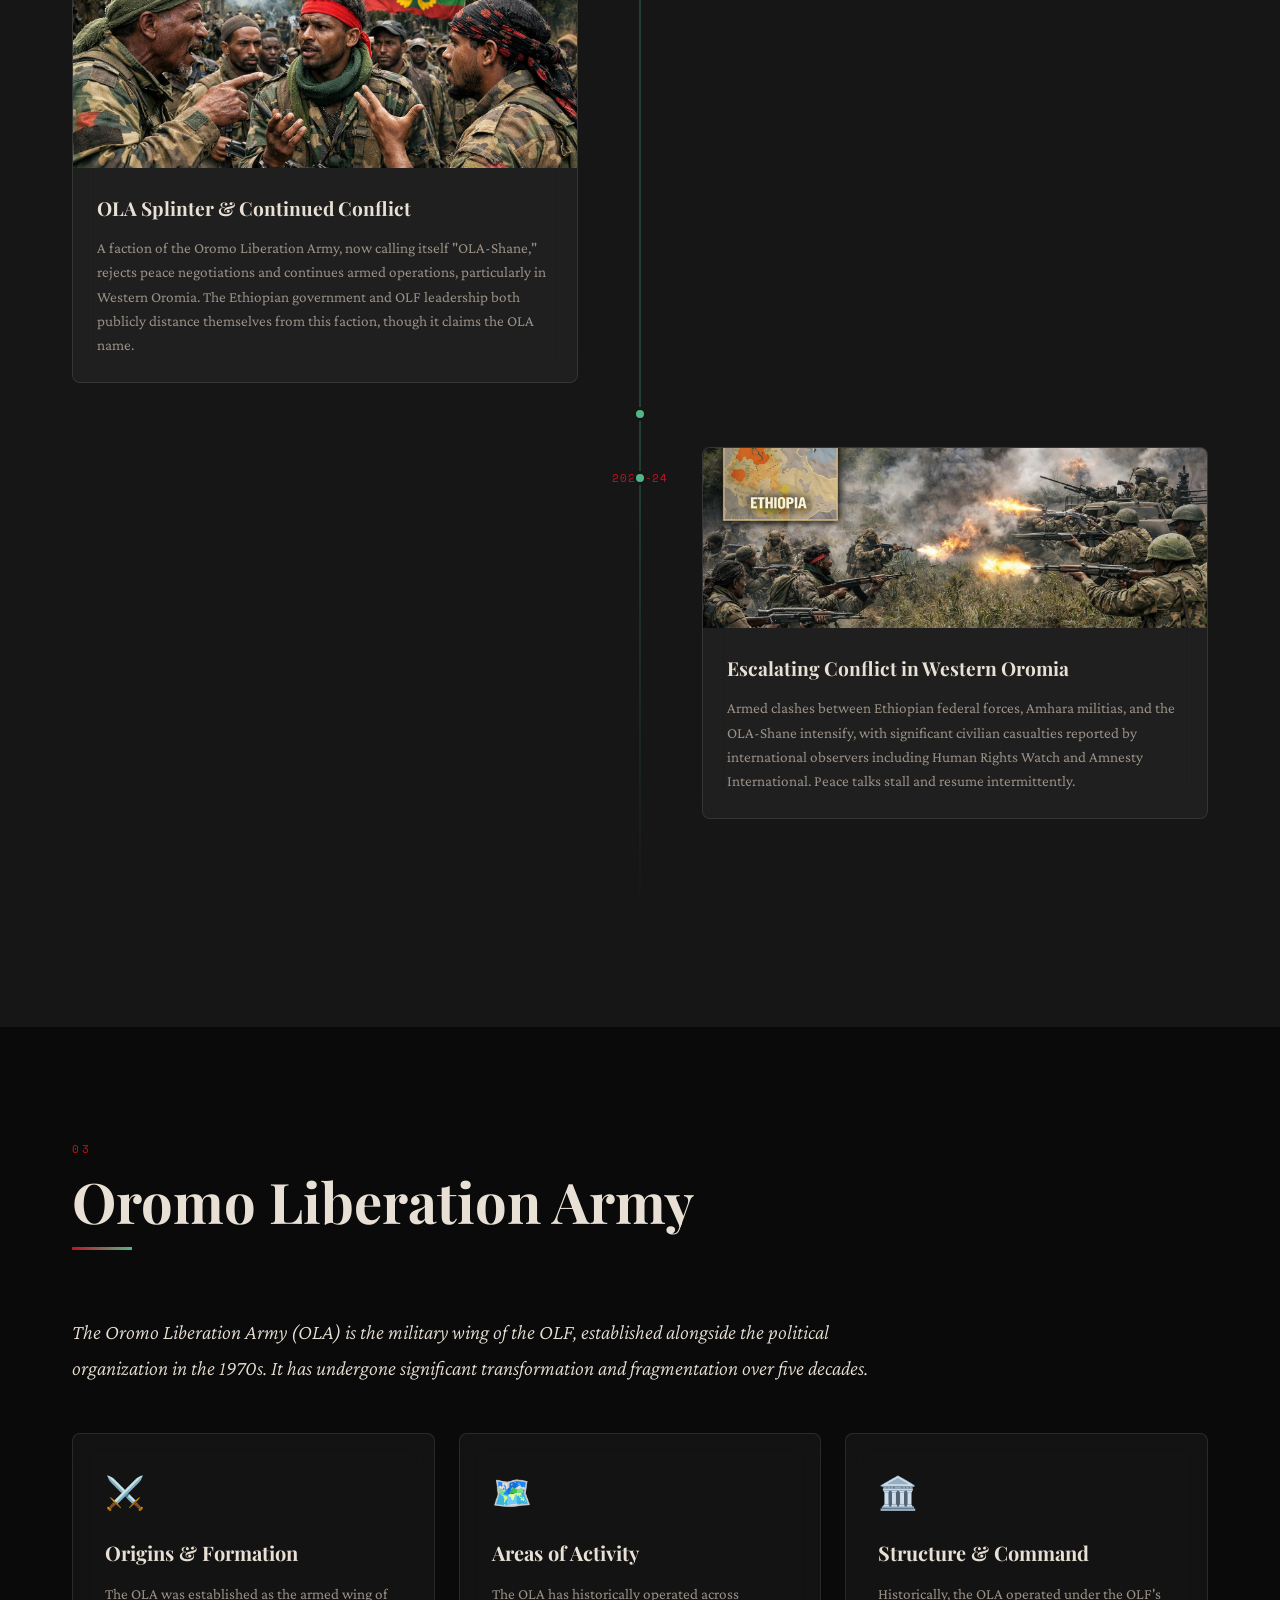
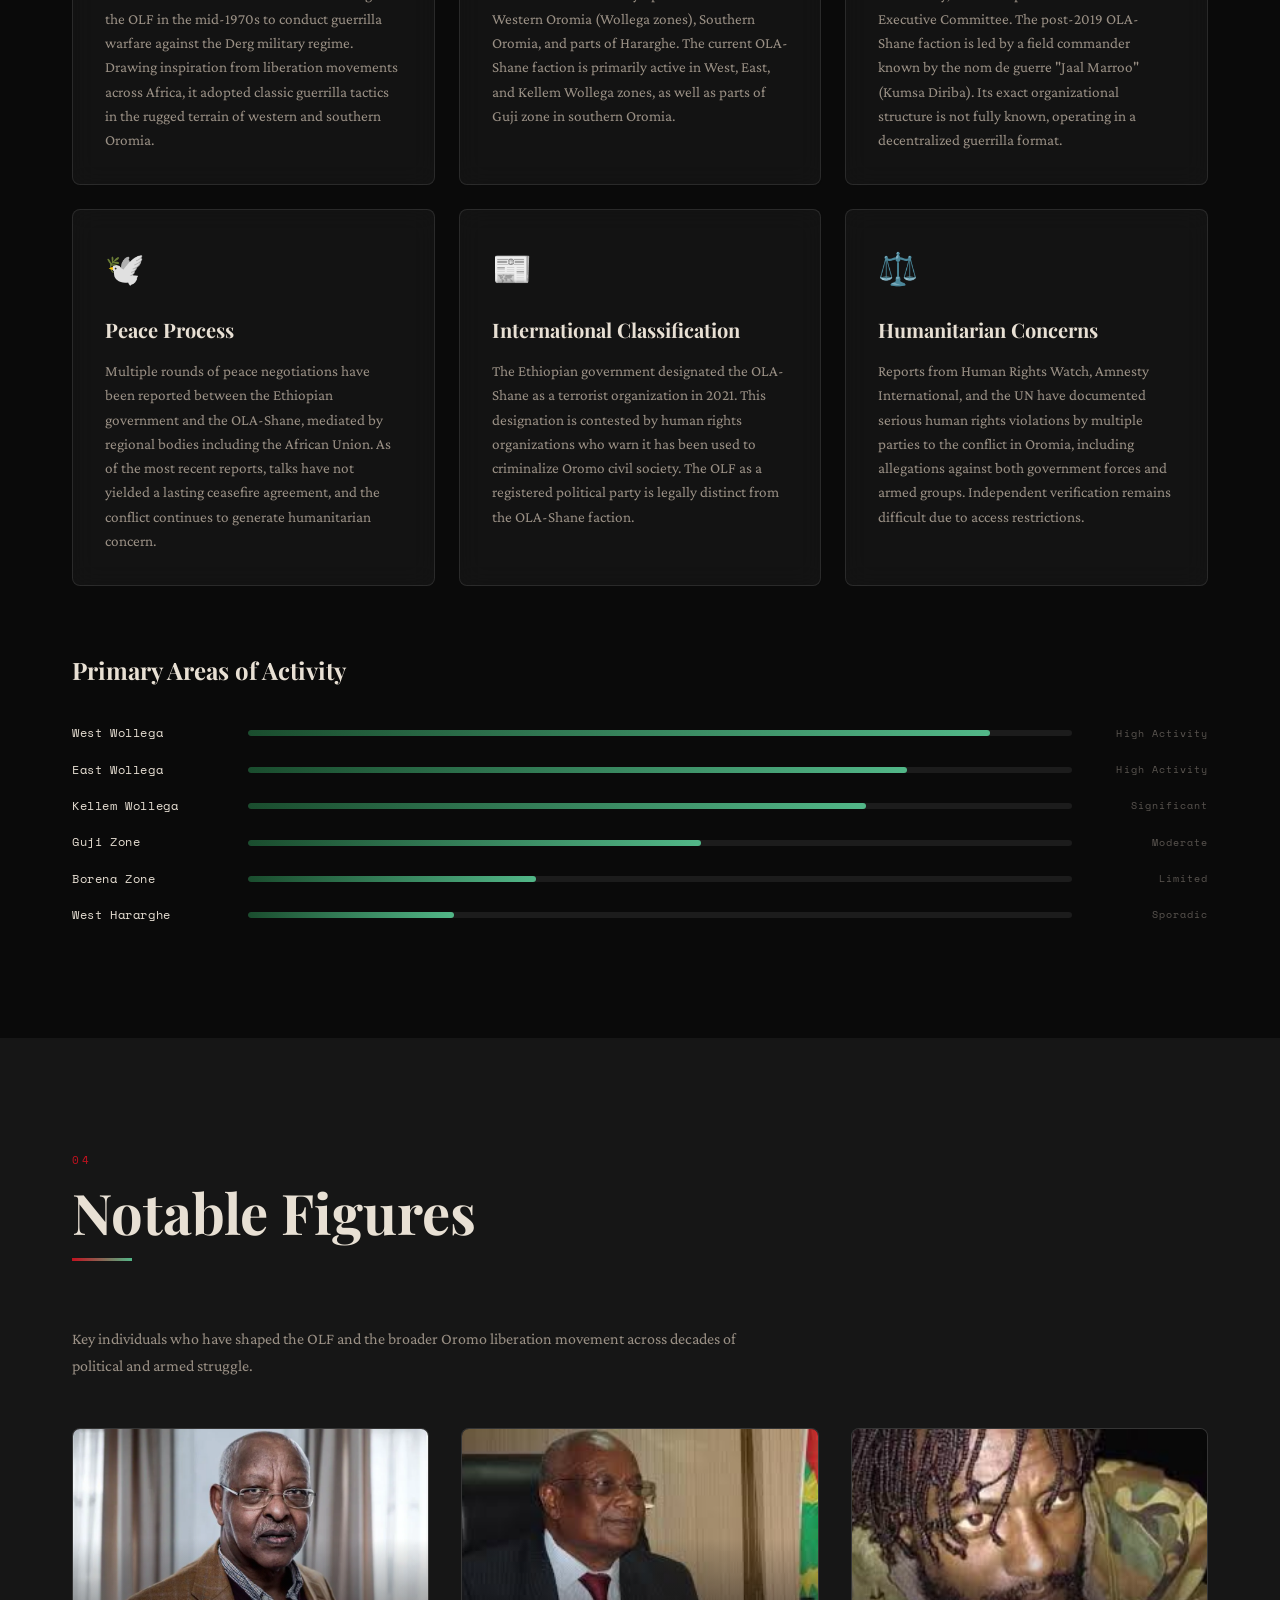
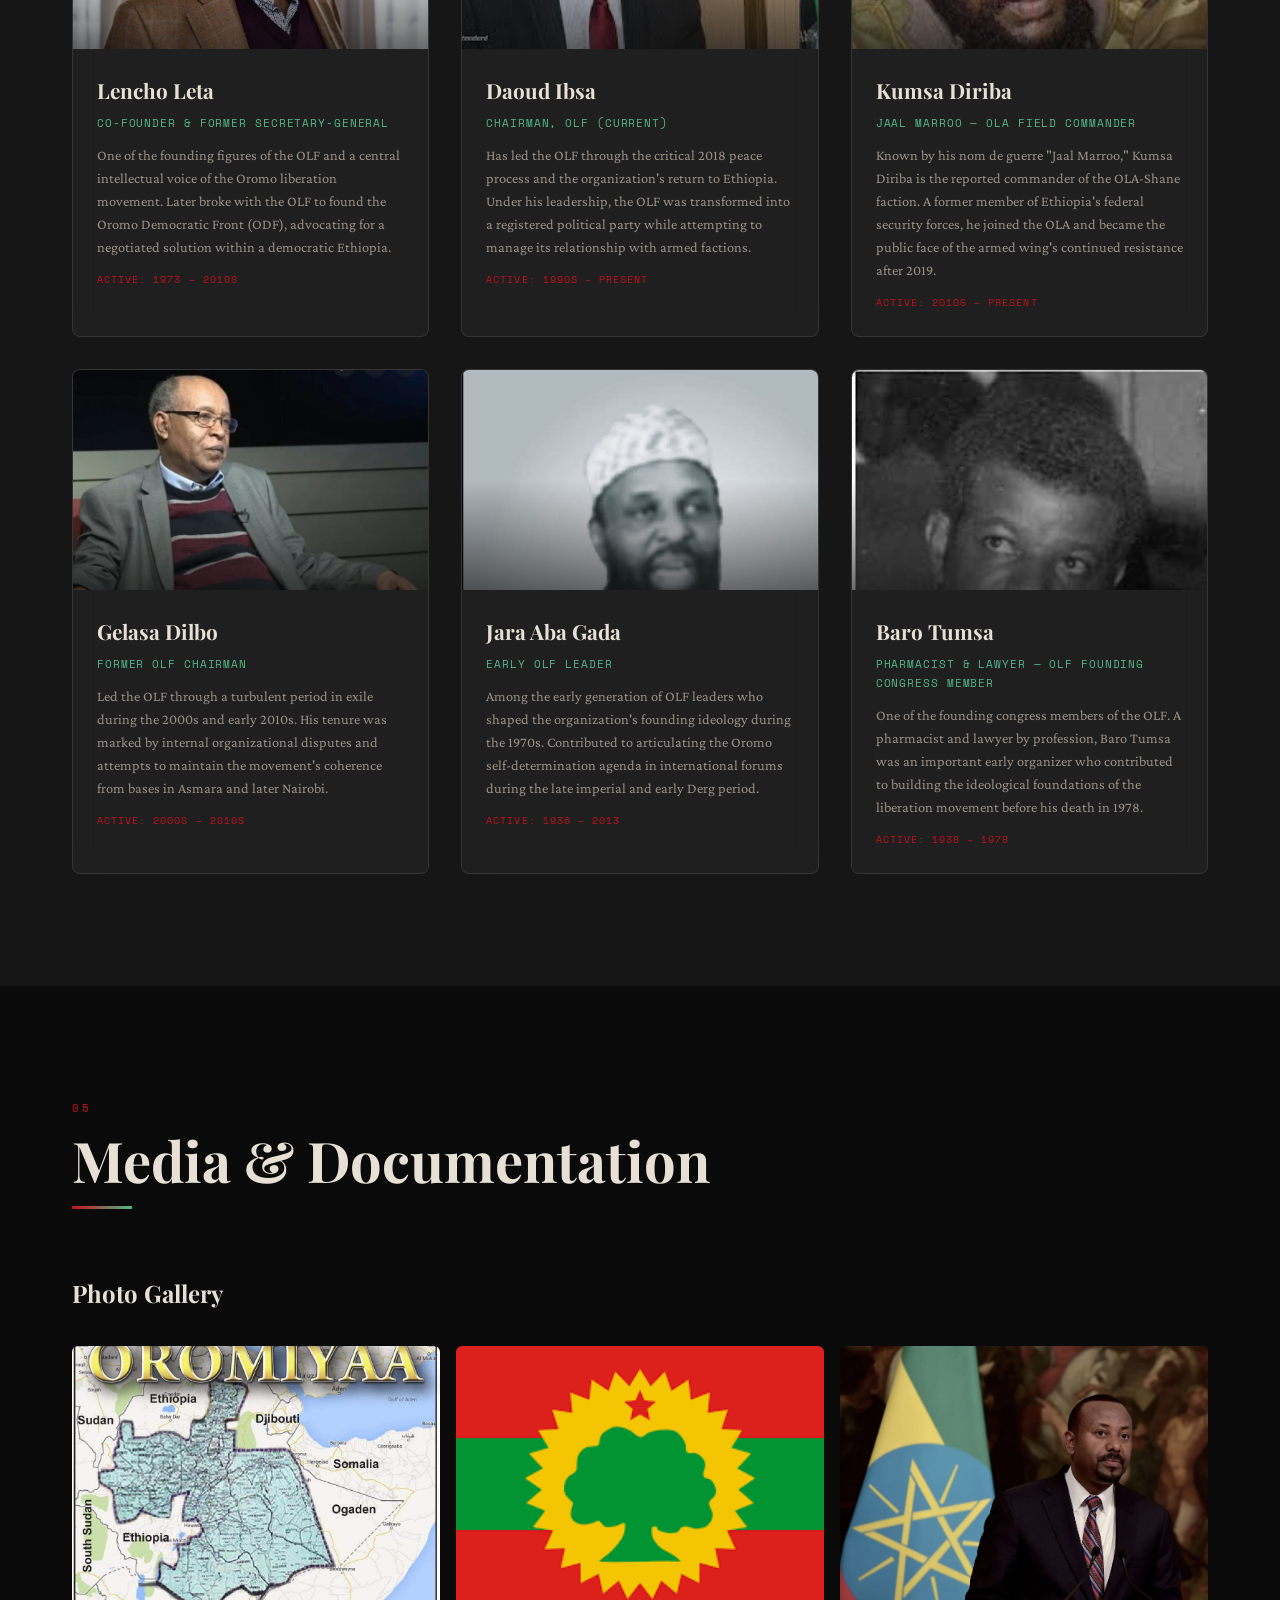
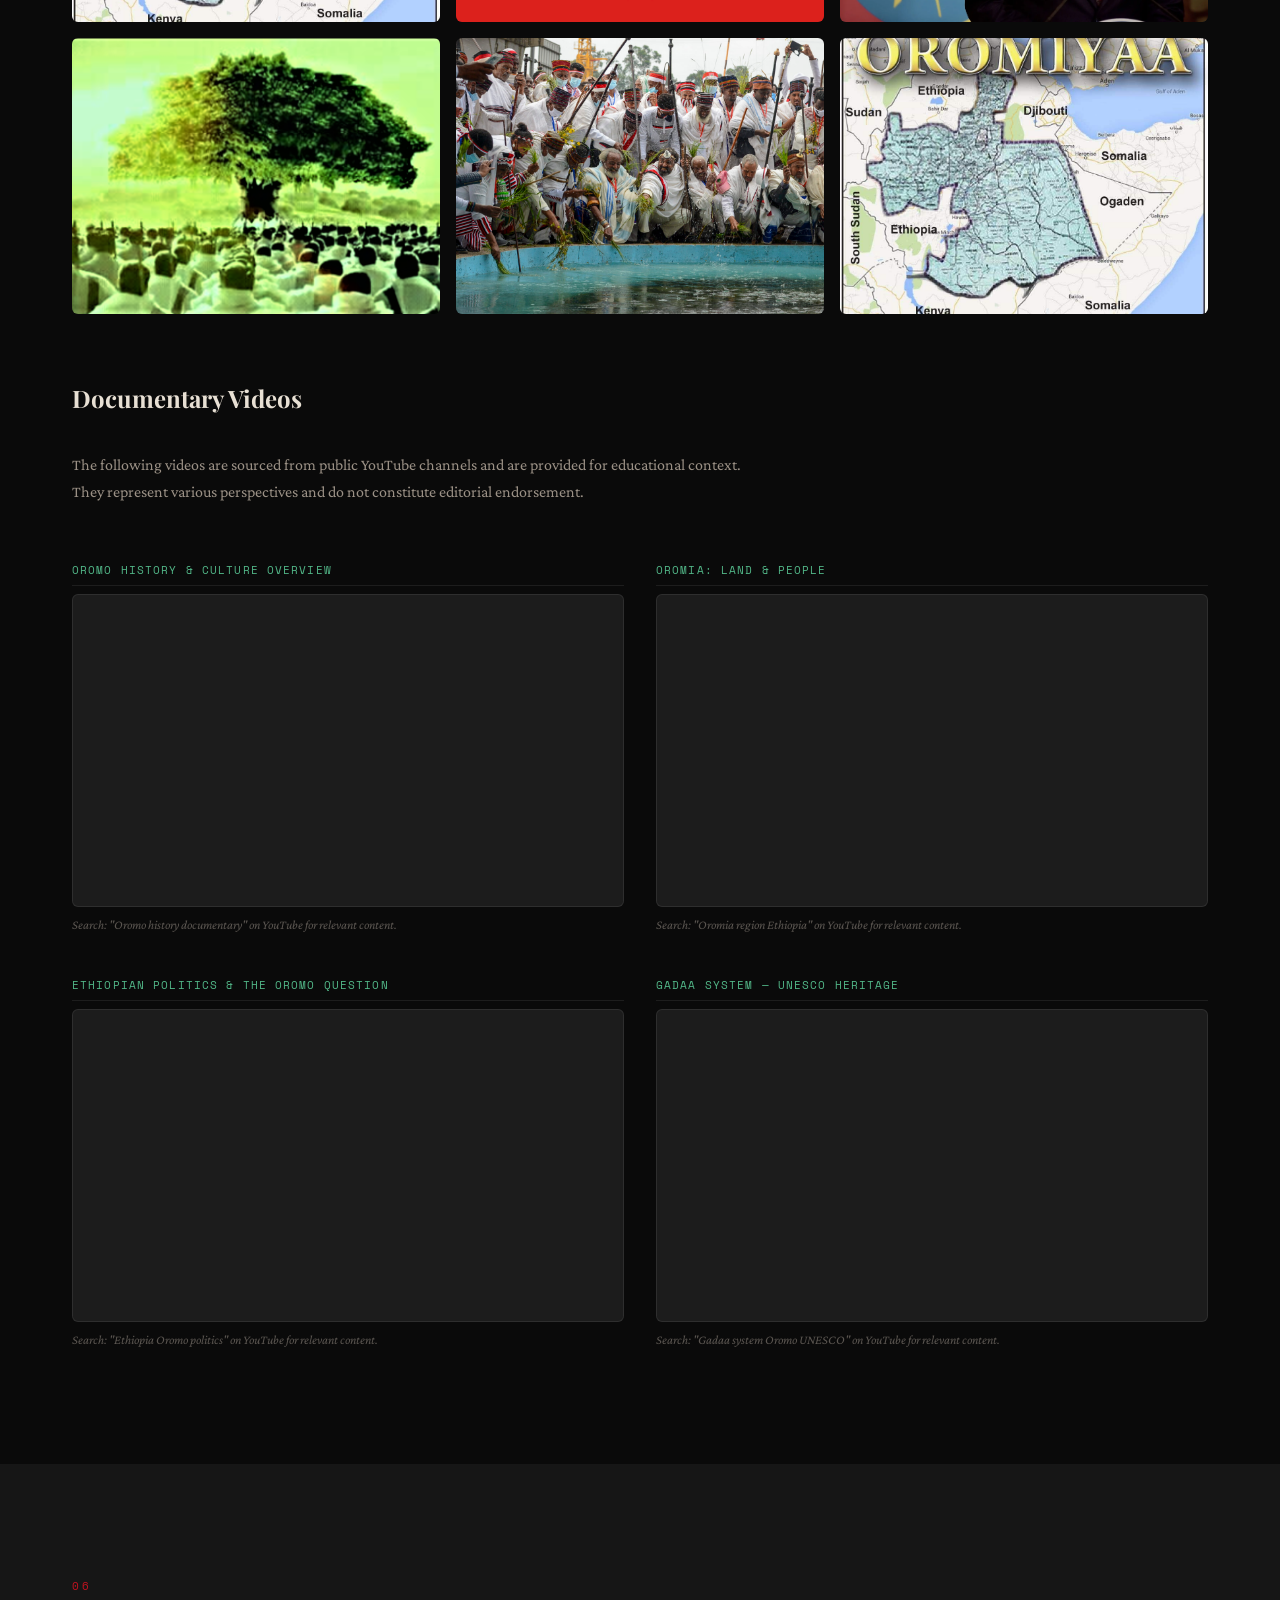
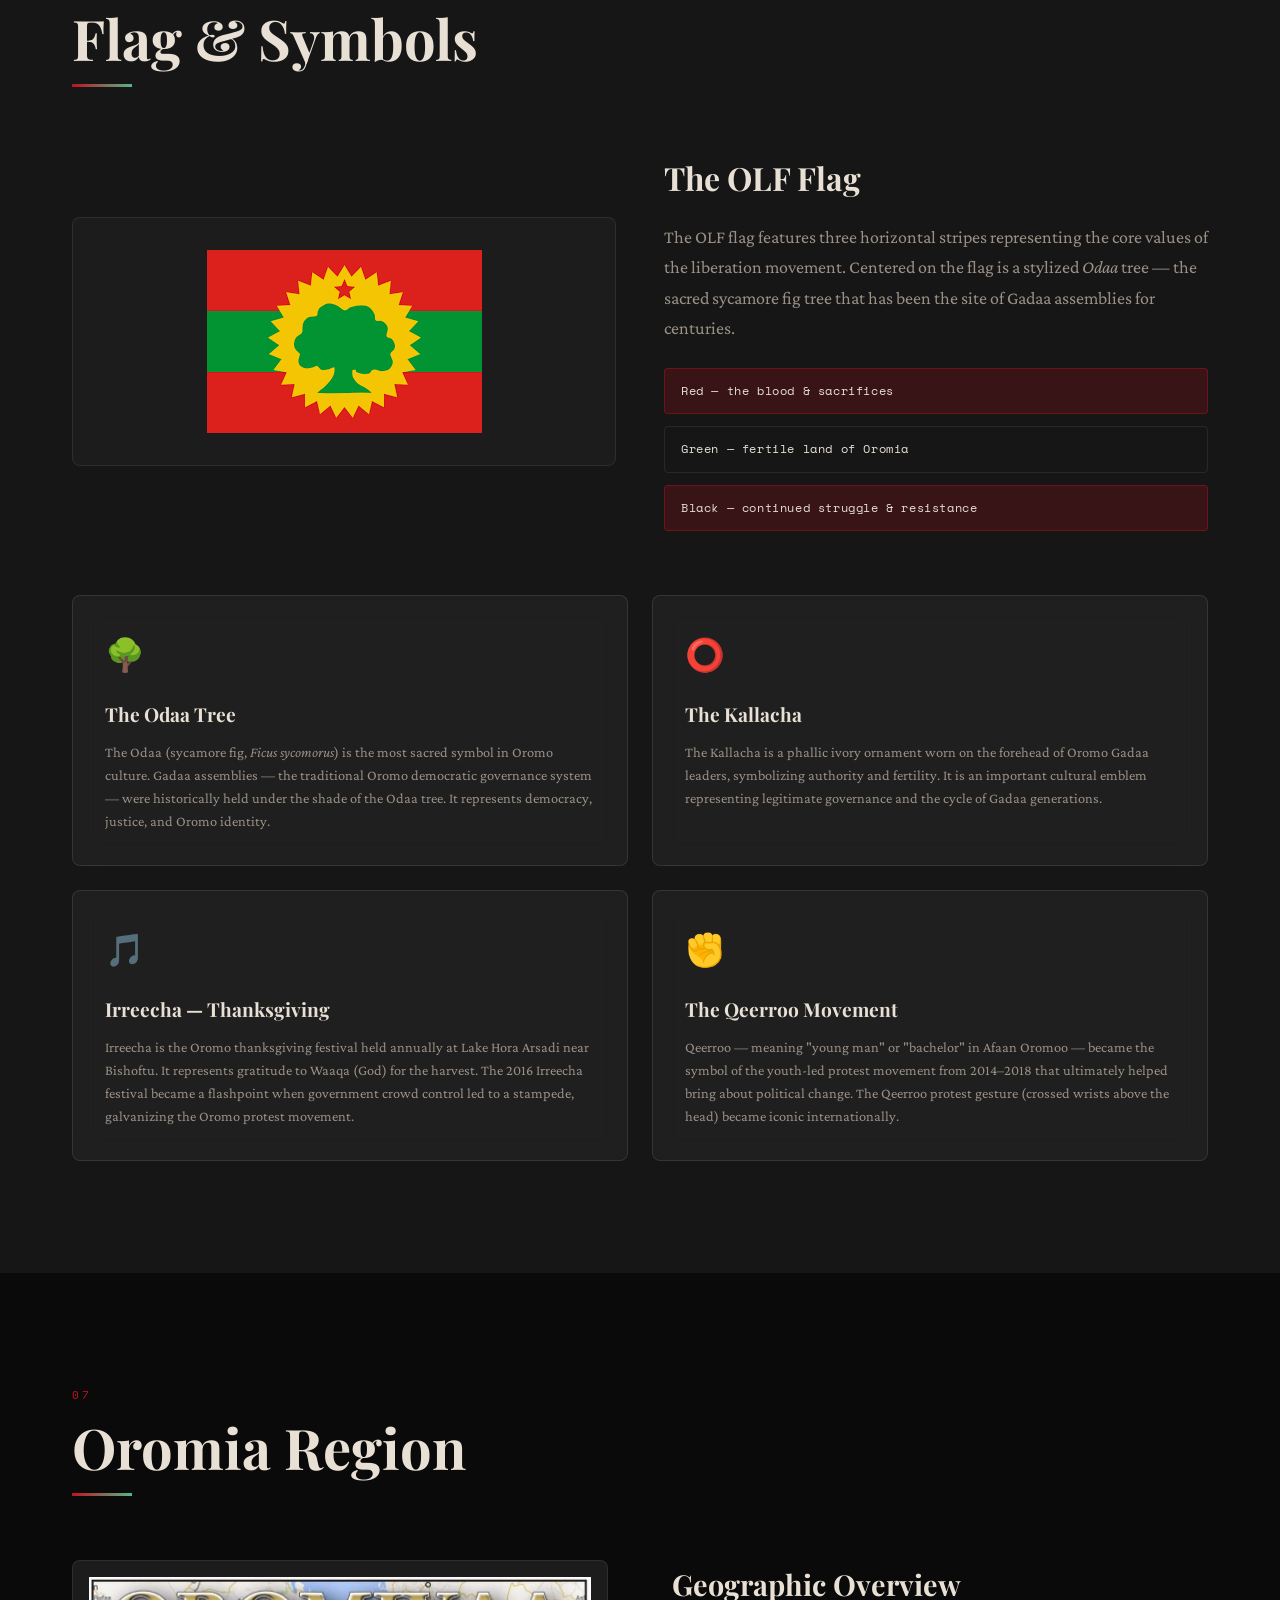
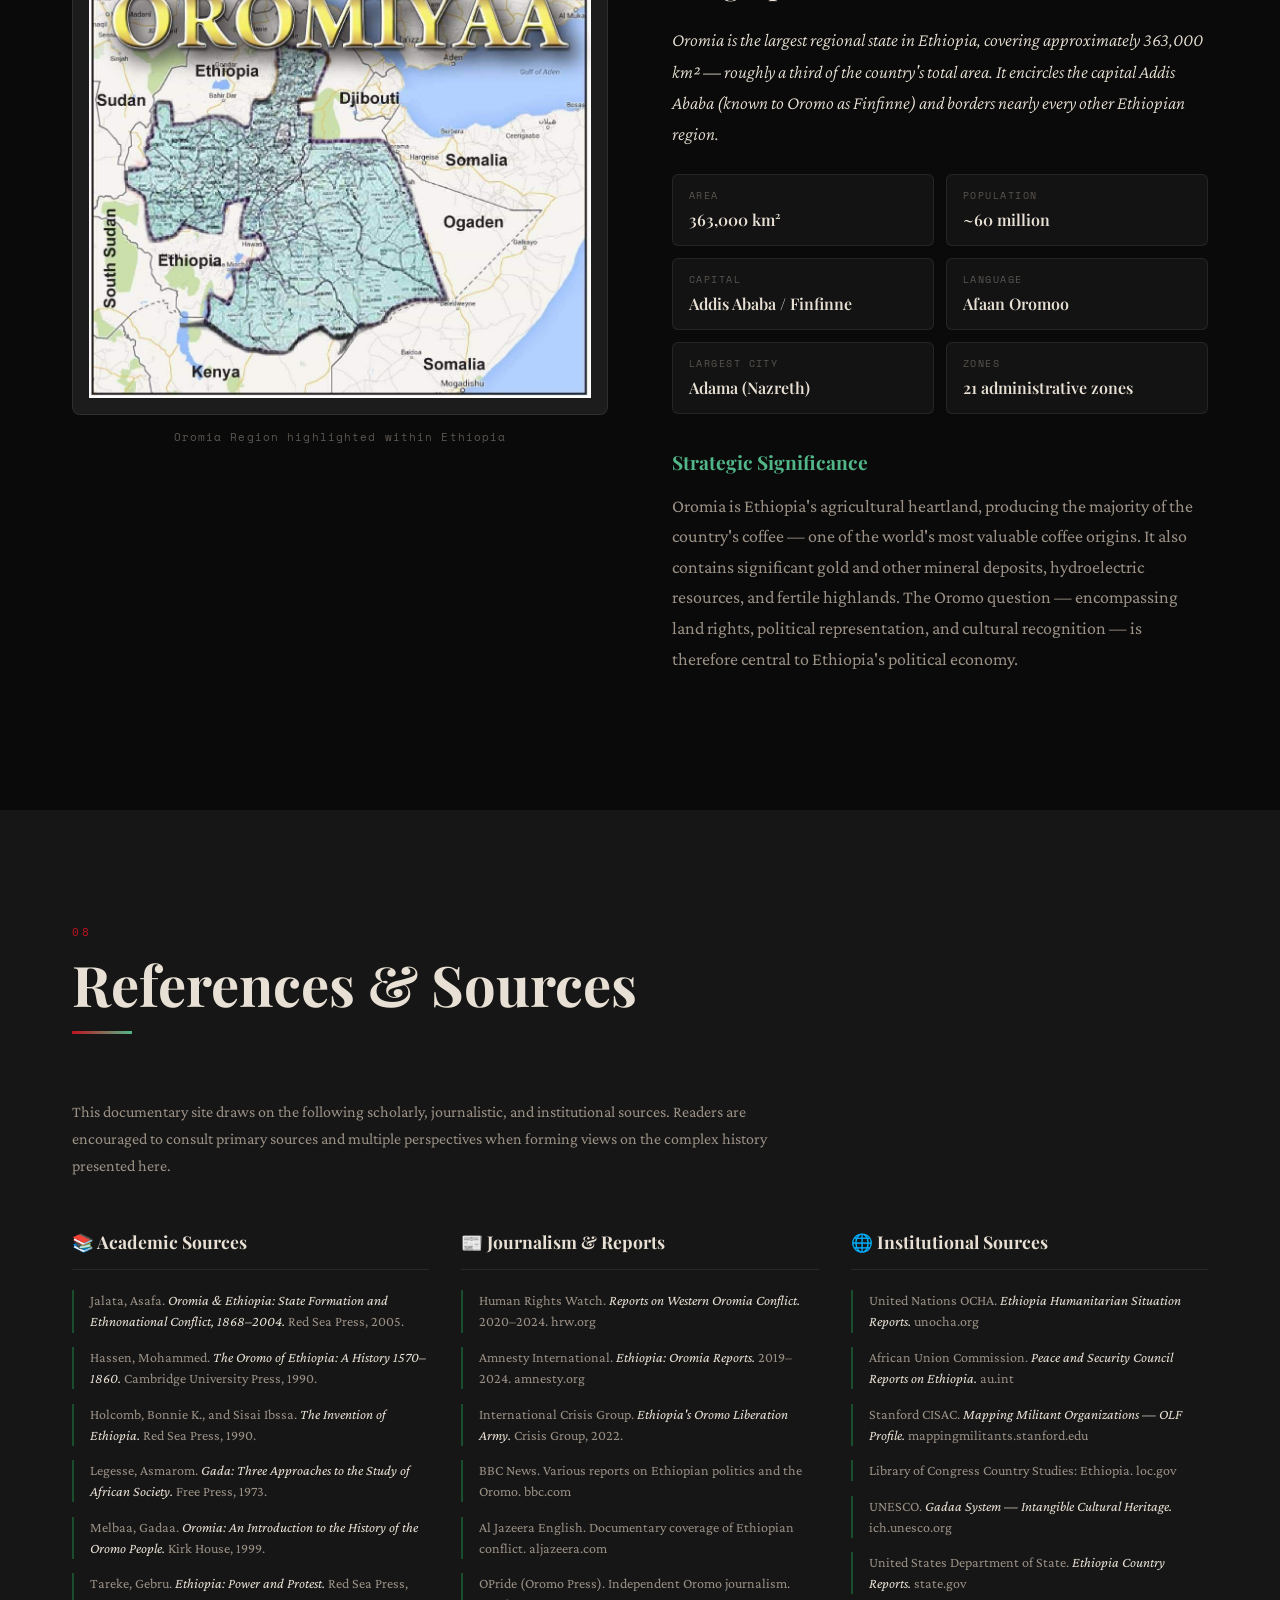
==== commit 636d3469: "Update image source paths to include file extension" ====
--- a/index.html
+++ b/index.html
@@ -499,7 +499,7 @@
       <h3 class="sub-heading reveal">Photo Gallery</h3>
       <div class="gallery-grid reveal">
         <div class="gallery-item" data-caption="Oromia Region — Ethiopia">
-          <img src="images/image (10)" alt="Oromia map" loading="lazy" />
+          <img src="images/image (10).jpg" alt="Oromia map" loading="lazy" />
           <div class="gallery-overlay"><span>Oromia Region</span></div>
         </div>
         <div class="gallery-item" data-caption="OLF Flag — Red, Green, and Black">
@@ -630,7 +630,7 @@
       </div>
       <div class="regions-layout">
         <div class="regions-map-wrap reveal">
-          <img src="images/image (10)" alt="Oromia in Ethiopia" class="regions-map-img" loading="lazy" />
+          <img src="images/image (10).jpg" alt="Oromia in Ethiopia" class="regions-map-img" loading="lazy" />
           <div class="map-caption">Oromia Region highlighted within Ethiopia</div>
         </div>
         <div class="regions-info reveal">
